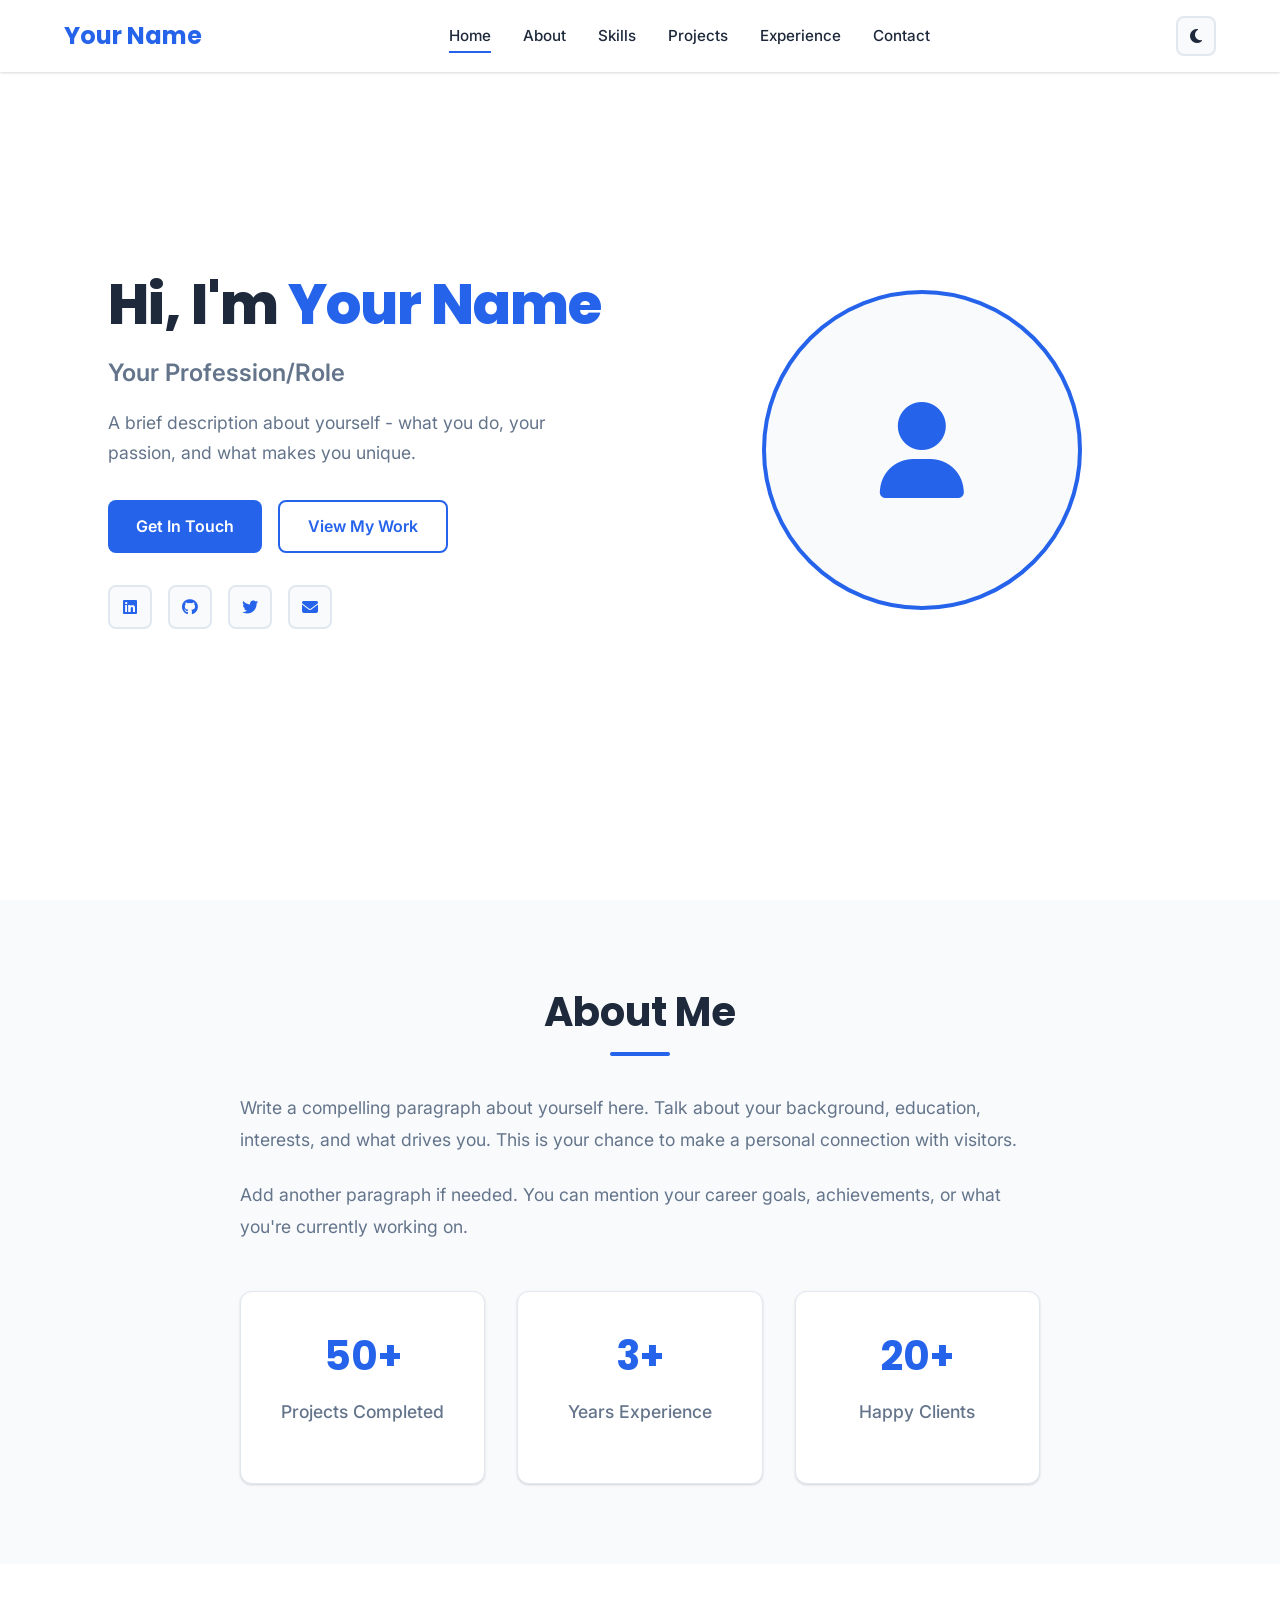
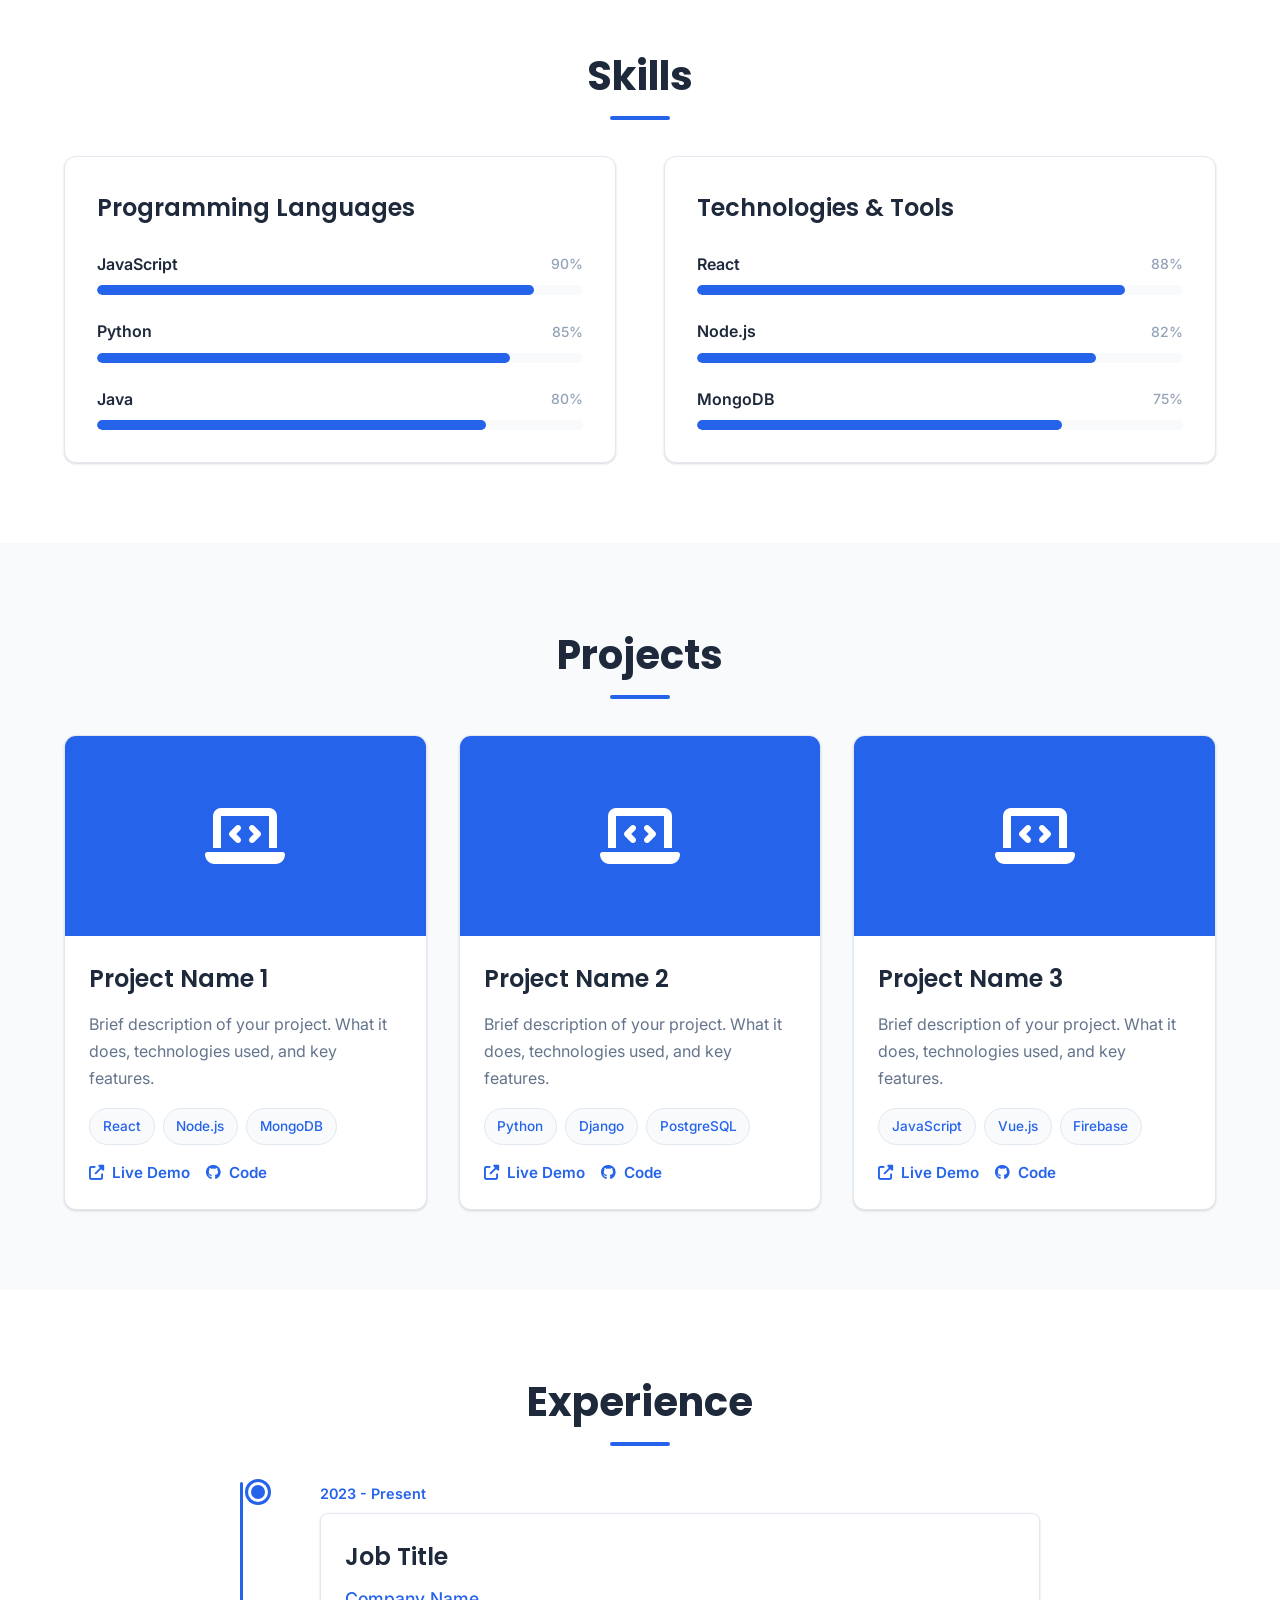
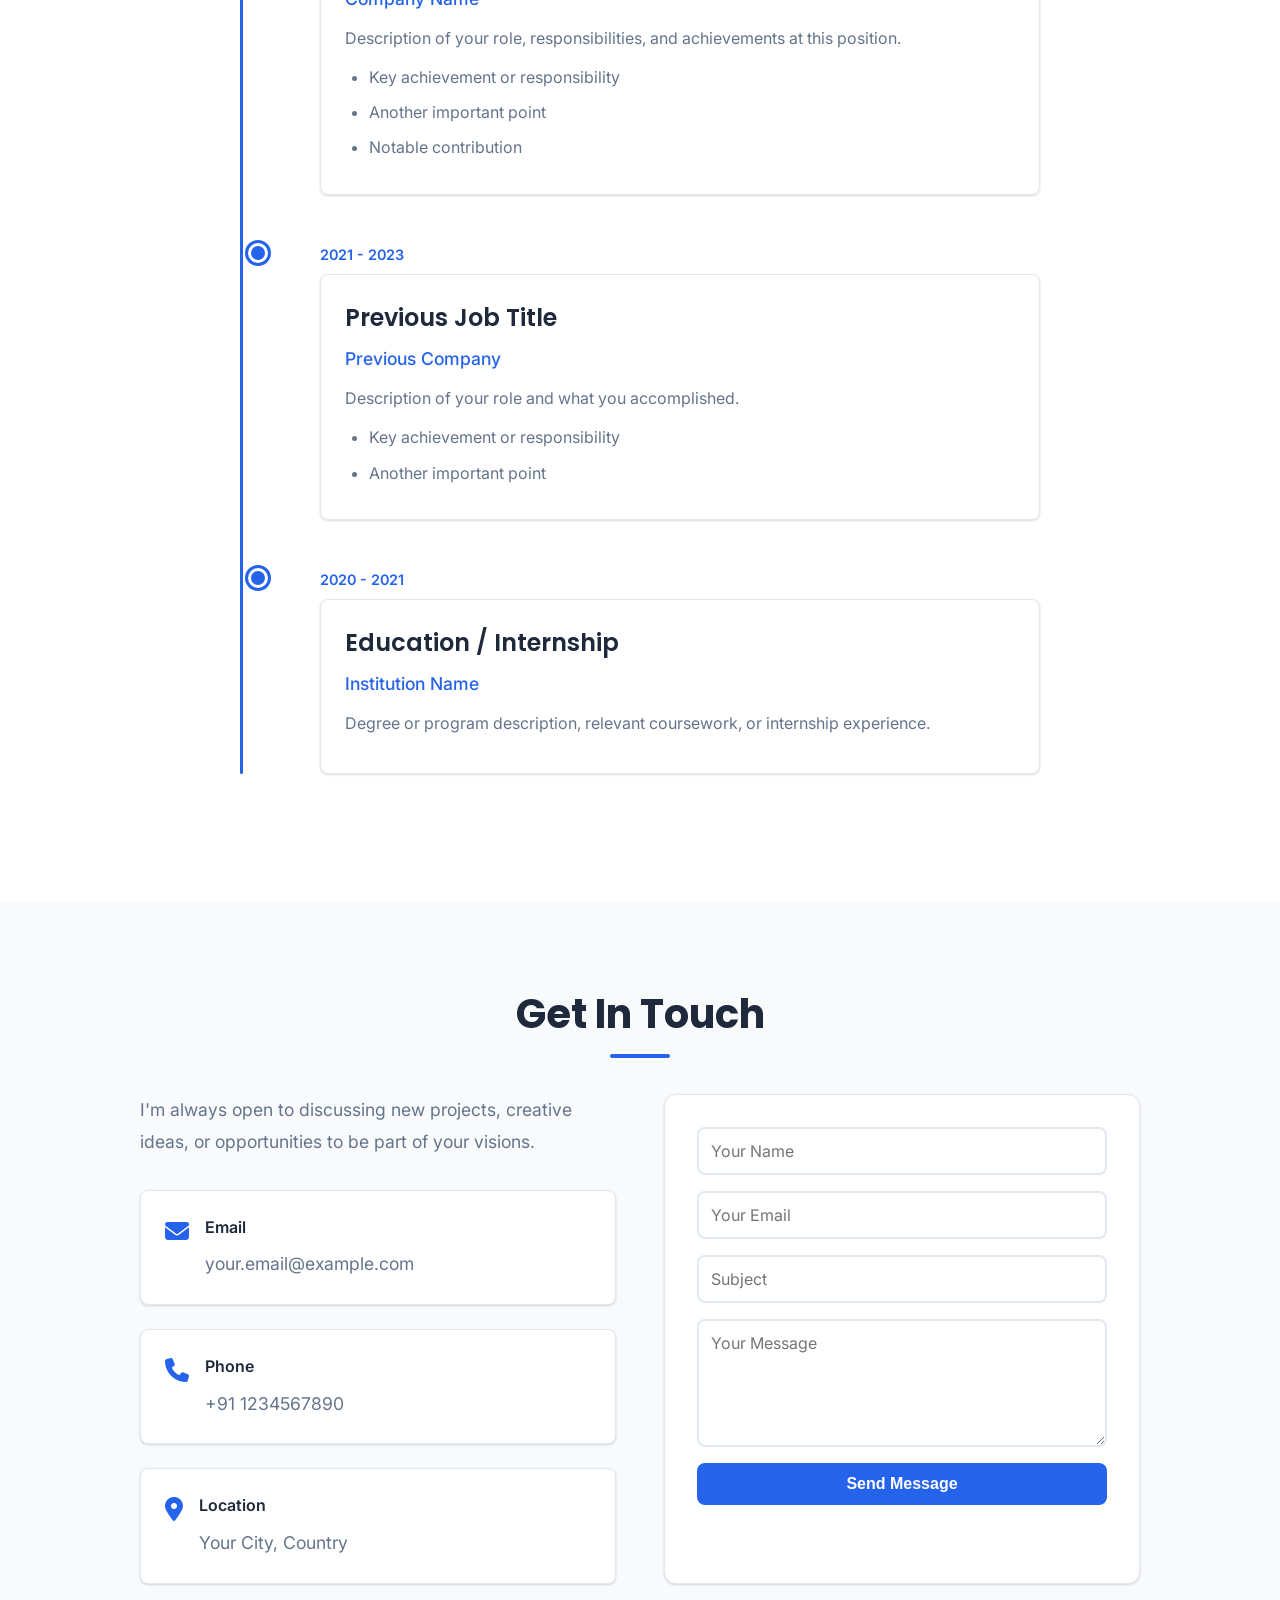
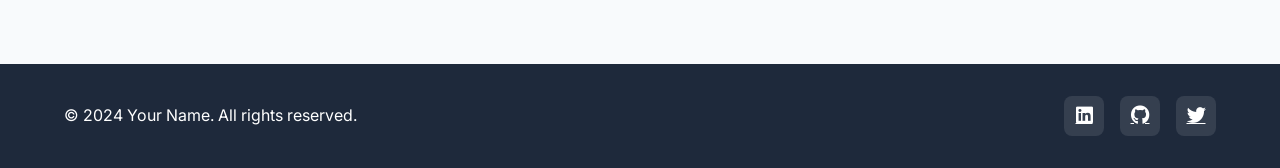
==== index.html @ 6e825abf "commit" ====
<!DOCTYPE html>
<html lang="en">
<head>
    <meta charset="UTF-8">
    <meta name="viewport" content="width=device-width, initial-scale=1.0">
    <title>Your Name - Portfolio</title>
    <link rel="preconnect" href="https://fonts.googleapis.com">
    <link rel="preconnect" href="https://fonts.gstatic.com" crossorigin>
    <link href="https://fonts.googleapis.com/css2?family=Inter:wght@300;400;500;600;700;800;900&family=Poppins:wght@300;400;500;600;700;800&display=swap" rel="stylesheet">
    <link rel="stylesheet" href="styles.css">
    <link rel="stylesheet" href="https://cdnjs.cloudflare.com/ajax/libs/font-awesome/6.4.0/css/all.min.css">
</head>
<body>
    <!-- Navigation -->
    <nav class="navbar">
        <div class="container">
            <div class="nav-brand">Your Name</div>
            <ul class="nav-menu">
                <li><a href="#home">Home</a></li>
                <li><a href="#about">About</a></li>
                <li><a href="#skills">Skills</a></li>
                <li><a href="#projects">Projects</a></li>
                <li><a href="#experience">Experience</a></li>
                <li><a href="#contact">Contact</a></li>
            </ul>
            <div class="nav-actions">
                <button class="theme-toggle" id="themeToggle" aria-label="Toggle dark mode">
                    <i class="fas fa-moon"></i>
                </button>
                <div class="hamburger">
                    <span></span>
                    <span></span>
                    <span></span>
                </div>
            </div>
        </div>
    </nav>

    <!-- Hero Section -->
    <section id="home" class="hero">
        <div class="container">
            <div class="hero-content">
                <h1 class="hero-title">
                    Hi, I'm <span class="highlight">Your Name</span>
                </h1>
                <p class="hero-subtitle">Your Profession/Role</p>
                <p class="hero-description">
                    A brief description about yourself - what you do, your passion, and what makes you unique.
                </p>
                <div class="hero-buttons">
                    <a href="#contact" class="btn btn-primary">Get In Touch</a>
                    <a href="#projects" class="btn btn-secondary">View My Work</a>
                </div>
                <div class="social-links">
                    <a href="#" target="_blank" aria-label="LinkedIn"><i class="fab fa-linkedin"></i></a>
                    <a href="#" target="_blank" aria-label="GitHub"><i class="fab fa-github"></i></a>
                    <a href="#" target="_blank" aria-label="Twitter"><i class="fab fa-twitter"></i></a>
                    <a href="#" target="_blank" aria-label="Email"><i class="fas fa-envelope"></i></a>
                </div>
            </div>
            <div class="hero-image">
                <div class="image-placeholder">
                    <i class="fas fa-user"></i>
                </div>
            </div>
        </div>
    </section>

    <!-- About Section -->
    <section id="about" class="about">
        <div class="container">
            <h2 class="section-title">About Me</h2>
            <div class="about-content">
                <div class="about-text">
                    <p>
                        Write a compelling paragraph about yourself here. Talk about your background, 
                        education, interests, and what drives you. This is your chance to make a 
                        personal connection with visitors.
                    </p>
                    <p>
                        Add another paragraph if needed. You can mention your career goals, 
                        achievements, or what you're currently working on.
                    </p>
                    <div class="about-stats">
                        <div class="stat-item">
                            <h3>50+</h3>
                            <p>Projects Completed</p>
                        </div>
                        <div class="stat-item">
                            <h3>3+</h3>
                            <p>Years Experience</p>
                        </div>
                        <div class="stat-item">
                            <h3>20+</h3>
                            <p>Happy Clients</p>
                        </div>
                    </div>
                </div>
            </div>
        </div>
    </section>

    <!-- Skills Section -->
    <section id="skills" class="skills">
        <div class="container">
            <h2 class="section-title">Skills</h2>
            <div class="skills-grid">
                <div class="skill-category">
                    <h3>Programming Languages</h3>
                    <div class="skill-items">
                        <div class="skill-item">
                            <span data-percent="90%">JavaScript</span>
                            <div class="skill-bar">
                                <div class="skill-progress" style="width: 90%"></div>
                            </div>
                        </div>
                        <div class="skill-item">
                            <span data-percent="85%">Python</span>
                            <div class="skill-bar">
                                <div class="skill-progress" style="width: 85%"></div>
                            </div>
                        </div>
                        <div class="skill-item">
                            <span data-percent="80%">Java</span>
                            <div class="skill-bar">
                                <div class="skill-progress" style="width: 80%"></div>
                            </div>
                        </div>
                    </div>
                </div>
                <div class="skill-category">
                    <h3>Technologies & Tools</h3>
                    <div class="skill-items">
                        <div class="skill-item">
                            <span data-percent="88%">React</span>
                            <div class="skill-bar">
                                <div class="skill-progress" style="width: 88%"></div>
                            </div>
                        </div>
                        <div class="skill-item">
                            <span data-percent="82%">Node.js</span>
                            <div class="skill-bar">
                                <div class="skill-progress" style="width: 82%"></div>
                            </div>
                        </div>
                        <div class="skill-item">
                            <span data-percent="75%">MongoDB</span>
                            <div class="skill-bar">
                                <div class="skill-progress" style="width: 75%"></div>
                            </div>
                        </div>
                    </div>
                </div>
            </div>
        </div>
    </section>

    <!-- Projects Section -->
    <section id="projects" class="projects">
        <div class="container">
            <h2 class="section-title">Projects</h2>
            <div class="projects-grid">
                <div class="project-card">
                    <div class="project-image">
                        <div class="image-placeholder">
                            <i class="fas fa-laptop-code"></i>
                        </div>
                    </div>
                    <div class="project-content">
                        <h3>Project Name 1</h3>
                        <p>Brief description of your project. What it does, technologies used, and key features.</p>
                        <div class="project-tech">
                            <span>React</span>
                            <span>Node.js</span>
                            <span>MongoDB</span>
                        </div>
                        <div class="project-links">
                            <a href="#" target="_blank"><i class="fas fa-external-link-alt"></i> Live Demo</a>
                            <a href="#" target="_blank"><i class="fab fa-github"></i> Code</a>
                        </div>
                    </div>
                </div>
                <div class="project-card">
                    <div class="project-image">
                        <div class="image-placeholder">
                            <i class="fas fa-laptop-code"></i>
                        </div>
                    </div>
                    <div class="project-content">
                        <h3>Project Name 2</h3>
                        <p>Brief description of your project. What it does, technologies used, and key features.</p>
                        <div class="project-tech">
                            <span>Python</span>
                            <span>Django</span>
                            <span>PostgreSQL</span>
                        </div>
                        <div class="project-links">
                            <a href="#" target="_blank"><i class="fas fa-external-link-alt"></i> Live Demo</a>
                            <a href="#" target="_blank"><i class="fab fa-github"></i> Code</a>
                        </div>
                    </div>
                </div>
                <div class="project-card">
                    <div class="project-image">
                        <div class="image-placeholder">
                            <i class="fas fa-laptop-code"></i>
                        </div>
                    </div>
                    <div class="project-content">
                        <h3>Project Name 3</h3>
                        <p>Brief description of your project. What it does, technologies used, and key features.</p>
                        <div class="project-tech">
                            <span>JavaScript</span>
                            <span>Vue.js</span>
                            <span>Firebase</span>
                        </div>
                        <div class="project-links">
                            <a href="#" target="_blank"><i class="fas fa-external-link-alt"></i> Live Demo</a>
                            <a href="#" target="_blank"><i class="fab fa-github"></i> Code</a>
                        </div>
                    </div>
                </div>
            </div>
        </div>
    </section>

    <!-- Experience Section -->
    <section id="experience" class="experience">
        <div class="container">
            <h2 class="section-title">Experience</h2>
            <div class="timeline">
                <div class="timeline-item">
                    <div class="timeline-date">2023 - Present</div>
                    <div class="timeline-content">
                        <h3>Job Title</h3>
                        <h4>Company Name</h4>
                        <p>Description of your role, responsibilities, and achievements at this position.</p>
                        <ul>
                            <li>Key achievement or responsibility</li>
                            <li>Another important point</li>
                            <li>Notable contribution</li>
                        </ul>
                    </div>
                </div>
                <div class="timeline-item">
                    <div class="timeline-date">2021 - 2023</div>
                    <div class="timeline-content">
                        <h3>Previous Job Title</h3>
                        <h4>Previous Company</h4>
                        <p>Description of your role and what you accomplished.</p>
                        <ul>
                            <li>Key achievement or responsibility</li>
                            <li>Another important point</li>
                        </ul>
                    </div>
                </div>
                <div class="timeline-item">
                    <div class="timeline-date">2020 - 2021</div>
                    <div class="timeline-content">
                        <h3>Education / Internship</h3>
                        <h4>Institution Name</h4>
                        <p>Degree or program description, relevant coursework, or internship experience.</p>
                    </div>
                </div>
            </div>
        </div>
    </section>

    <!-- Contact Section -->
    <section id="contact" class="contact">
        <div class="container">
            <h2 class="section-title">Get In Touch</h2>
            <div class="contact-content">
                <div class="contact-info">
                    <p>I'm always open to discussing new projects, creative ideas, or opportunities to be part of your visions.</p>
                    <div class="contact-details">
                        <div class="contact-item">
                            <i class="fas fa-envelope"></i>
                            <div>
                                <h4>Email</h4>
                                <p>your.email@example.com</p>
                            </div>
                        </div>
                        <div class="contact-item">
                            <i class="fas fa-phone"></i>
                            <div>
                                <h4>Phone</h4>
                                <p>+91 1234567890</p>
                            </div>
                        </div>
                        <div class="contact-item">
                            <i class="fas fa-map-marker-alt"></i>
                            <div>
                                <h4>Location</h4>
                                <p>Your City, Country</p>
                            </div>
                        </div>
                    </div>
                </div>
                <form class="contact-form" id="contactForm">
                    <div class="form-group">
                        <input type="text" name="name" placeholder="Your Name" required>
                    </div>
                    <div class="form-group">
                        <input type="email" name="email" placeholder="Your Email" required>
                    </div>
                    <div class="form-group">
                        <input type="text" name="subject" placeholder="Subject" required>
                    </div>
                    <div class="form-group">
                        <textarea name="message" rows="5" placeholder="Your Message" required></textarea>
                    </div>
                    <button type="submit" class="btn btn-primary">Send Message</button>
                </form>
            </div>
        </div>
    </section>

    <!-- Footer -->
    <footer class="footer">
        <div class="container">
            <p>&copy; 2024 Your Name. All rights reserved.</p>
            <div class="footer-links">
                <a href="#" target="_blank"><i class="fab fa-linkedin"></i></a>
                <a href="#" target="_blank"><i class="fab fa-github"></i></a>
                <a href="#" target="_blank"><i class="fab fa-twitter"></i></a>
            </div>
        </div>
    </footer>

    <script src="script.js"></script>
</body>
</html>
---- styles.css ----
* {
    margin: 0;
    padding: 0;
    box-sizing: border-box;
}

:root {
    --primary-color: #2563eb;
    --primary-dark: #1d4ed8;
    --primary-light: #3b82f6;
    --secondary-color: #7c3aed;
    --accent-color: #06b6d4;
    --text-color: #1e293b;
    --text-light: #64748b;
    --text-muted: #94a3b8;
    --bg-color: #ffffff;
    --bg-light: #f8fafc;
    --bg-card: #ffffff;
    --border-color: #e2e8f0;
    --shadow-sm: 0 1px 2px 0 rgba(0, 0, 0, 0.05);
    --shadow: 0 1px 3px 0 rgba(0, 0, 0, 0.1), 0 1px 2px 0 rgba(0, 0, 0, 0.06);
    --shadow-md: 0 4px 6px -1px rgba(0, 0, 0, 0.1), 0 2px 4px -1px rgba(0, 0, 0, 0.06);
    --shadow-lg: 0 10px 15px -3px rgba(0, 0, 0, 0.1), 0 4px 6px -2px rgba(0, 0, 0, 0.05);
    --shadow-xl: 0 20px 25px -5px rgba(0, 0, 0, 0.1), 0 10px 10px -5px rgba(0, 0, 0, 0.04);
    --transition: all 0.3s ease;
    --border-radius: 8px;
    --border-radius-lg: 12px;
}

[data-theme="dark"] {
    --primary-color: #3b82f6;
    --primary-dark: #2563eb;
    --primary-light: #60a5fa;
    --secondary-color: #8b5cf6;
    --accent-color: #22d3ee;
    --text-color: #f1f5f9;
    --text-light: #cbd5e1;
    --text-muted: #94a3b8;
    --bg-color: #0f172a;
    --bg-light: #1e293b;
    --bg-card: #1e293b;
    --border-color: #334155;
    --shadow-sm: 0 1px 2px 0 rgba(0, 0, 0, 0.3);
    --shadow: 0 1px 3px 0 rgba(0, 0, 0, 0.3), 0 1px 2px 0 rgba(0, 0, 0, 0.2);
    --shadow-md: 0 4px 6px -1px rgba(0, 0, 0, 0.3), 0 2px 4px -1px rgba(0, 0, 0, 0.2);
    --shadow-lg: 0 10px 15px -3px rgba(0, 0, 0, 0.3), 0 4px 6px -2px rgba(0, 0, 0, 0.2);
    --shadow-xl: 0 20px 25px -5px rgba(0, 0, 0, 0.4), 0 10px 10px -5px rgba(0, 0, 0, 0.2);
}

body {
    font-family: 'Inter', -apple-system, BlinkMacSystemFont, 'Segoe UI', sans-serif;
    line-height: 1.6;
    color: var(--text-color);
    background-color: var(--bg-color);
    overflow-x: hidden;
    transition: background-color 0.3s ease, color 0.3s ease;
    -webkit-font-smoothing: antialiased;
    -moz-osx-font-smoothing: grayscale;
}

.container {
    max-width: 1200px;
    margin: 0 auto;
    padding: 0 24px;
}

/* Navigation */
.navbar {
    position: fixed;
    top: 0;
    width: 100%;
    background: var(--bg-color);
    box-shadow: var(--shadow);
    z-index: 1000;
    padding: 1rem 0;
    transition: var(--transition);
}

.navbar.scrolled {
    box-shadow: var(--shadow-md);
}

.navbar .container {
    display: flex;
    justify-content: space-between;
    align-items: center;
}

.nav-brand {
    font-family: 'Poppins', sans-serif;
    font-size: 1.5rem;
    font-weight: 700;
    color: var(--primary-color);
    text-decoration: none;
    transition: var(--transition);
}

.nav-brand:hover {
    color: var(--primary-dark);
}

.nav-menu {
    display: flex;
    list-style: none;
    gap: 2rem;
    align-items: center;
}

.nav-menu a {
    text-decoration: none;
    color: var(--text-color);
    font-weight: 500;
    font-size: 0.95rem;
    transition: var(--transition);
    position: relative;
    padding: 0.5rem 0;
}

.nav-menu a::after {
    content: '';
    position: absolute;
    bottom: 0;
    left: 0;
    width: 0;
    height: 2px;
    background: var(--primary-color);
    transition: width 0.3s ease;
}

.nav-menu a:hover::after,
.nav-menu a.active::after {
    width: 100%;
}

.nav-menu a:hover {
    color: var(--primary-color);
}

.nav-actions {
    display: flex;
    align-items: center;
    gap: 1rem;
}

.theme-toggle {
    background: var(--bg-light);
    border: 2px solid var(--border-color);
    color: var(--text-color);
    width: 40px;
    height: 40px;
    border-radius: var(--border-radius);
    display: flex;
    align-items: center;
    justify-content: center;
    cursor: pointer;
    transition: var(--transition);
    font-size: 1rem;
}

.theme-toggle:hover {
    background: var(--primary-color);
    color: white;
    border-color: var(--primary-color);
}

.hamburger {
    display: none;
    flex-direction: column;
    cursor: pointer;
    gap: 4px;
    padding: 0.5rem;
}

.hamburger span {
    width: 25px;
    height: 3px;
    background: var(--text-color);
    transition: var(--transition);
    border-radius: 2px;
}

/* Hero Section */
.hero {
    min-height: 100vh;
    display: flex;
    align-items: center;
    padding-top: 80px;
    background: var(--bg-color);
    color: var(--text-color);
}

.hero .container {
    display: grid;
    grid-template-columns: 1fr 1fr;
    gap: 4rem;
    align-items: center;
}

.hero-content {
    animation: fadeInUp 0.6s ease-out;
}

.hero-title {
    font-family: 'Poppins', sans-serif;
    font-size: 3.5rem;
    font-weight: 800;
    margin-bottom: 1rem;
    line-height: 1.2;
    letter-spacing: -1px;
    color: var(--text-color);
}

.highlight {
    color: var(--primary-color);
}

.hero-subtitle {
    font-size: 1.5rem;
    font-weight: 600;
    margin-bottom: 1rem;
    color: var(--text-light);
}

.hero-description {
    font-size: 1.1rem;
    margin-bottom: 2rem;
    color: var(--text-light);
    line-height: 1.7;
    max-width: 500px;
}

.hero-buttons {
    display: flex;
    gap: 1rem;
    margin-bottom: 2rem;
    flex-wrap: wrap;
}

.btn {
    padding: 12px 28px;
    border-radius: var(--border-radius);
    text-decoration: none;
    font-weight: 600;
    font-size: 1rem;
    transition: var(--transition);
    display: inline-flex;
    align-items: center;
    justify-content: center;
    border: none;
    cursor: pointer;
}

.btn-primary {
    background: var(--primary-color);
    color: white;
}

.btn-primary:hover {
    background: var(--primary-dark);
    transform: translateY(-2px);
    box-shadow: var(--shadow-md);
}

.btn-secondary {
    background: transparent;
    color: var(--primary-color);
    border: 2px solid var(--primary-color);
}

.btn-secondary:hover {
    background: var(--primary-color);
    color: white;
    transform: translateY(-2px);
}

.social-links {
    display: flex;
    gap: 1rem;
}

.social-links a {
    width: 44px;
    height: 44px;
    display: flex;
    align-items: center;
    justify-content: center;
    background: var(--bg-light);
    border-radius: var(--border-radius);
    color: var(--primary-color);
    text-decoration: none;
    transition: var(--transition);
    border: 2px solid var(--border-color);
}

.social-links a:hover {
    background: var(--primary-color);
    color: white;
    border-color: var(--primary-color);
    transform: translateY(-2px);
}

.hero-image {
    display: flex;
    justify-content: center;
    align-items: center;
    animation: fadeInRight 0.6s ease-out 0.2s both;
}

.image-placeholder {
    width: 320px;
    height: 320px;
    border-radius: 50%;
    background: var(--bg-light);
    display: flex;
    align-items: center;
    justify-content: center;
    font-size: 6rem;
    color: var(--primary-color);
    border: 4px solid var(--primary-color);
    animation: float 6s ease-in-out infinite;
}

/* Section Styles */
section {
    padding: 80px 0;
    transition: background-color 0.3s ease;
}

.section-title {
    font-family: 'Poppins', sans-serif;
    font-size: 2.5rem;
    font-weight: 700;
    text-align: center;
    margin-bottom: 3rem;
    color: var(--text-color);
    position: relative;
    display: inline-block;
    width: 100%;
}

.section-title::after {
    content: '';
    position: absolute;
    bottom: -12px;
    left: 50%;
    transform: translateX(-50%);
    width: 60px;
    height: 4px;
    background: var(--primary-color);
    border-radius: 2px;
}

/* About Section */
.about {
    background: var(--bg-light);
}

.about-content {
    max-width: 800px;
    margin: 0 auto;
}

.about-text p {
    font-size: 1.1rem;
    margin-bottom: 1.5rem;
    color: var(--text-light);
    line-height: 1.8;
}

.about-stats {
    display: grid;
    grid-template-columns: repeat(3, 1fr);
    gap: 2rem;
    margin-top: 3rem;
}

.stat-item {
    text-align: center;
    padding: 2rem;
    background: var(--bg-card);
    border-radius: var(--border-radius-lg);
    box-shadow: var(--shadow);
    transition: var(--transition);
    border: 1px solid var(--border-color);
}

.stat-item:hover {
    transform: translateY(-5px);
    box-shadow: var(--shadow-lg);
}

.stat-item h3 {
    font-family: 'Poppins', sans-serif;
    font-size: 2.5rem;
    font-weight: 700;
    color: var(--primary-color);
    margin-bottom: 0.5rem;
}

.stat-item p {
    color: var(--text-light);
    font-weight: 500;
}

/* Skills Section */
.skills-grid {
    display: grid;
    grid-template-columns: repeat(2, 1fr);
    gap: 3rem;
}

.skill-category {
    background: var(--bg-card);
    padding: 2rem;
    border-radius: var(--border-radius-lg);
    box-shadow: var(--shadow);
    border: 1px solid var(--border-color);
}

.skill-category h3 {
    font-family: 'Poppins', sans-serif;
    font-size: 1.5rem;
    font-weight: 600;
    margin-bottom: 1.5rem;
    color: var(--text-color);
}

.skill-items {
    display: flex;
    flex-direction: column;
    gap: 1.5rem;
}

.skill-item {
    display: flex;
    flex-direction: column;
    gap: 0.5rem;
}

.skill-item span {
    font-weight: 600;
    color: var(--text-color);
    font-size: 1rem;
    display: flex;
    justify-content: space-between;
    align-items: center;
}

.skill-item span::after {
    content: attr(data-percent);
    font-size: 0.875rem;
    color: var(--text-muted);
    font-weight: 500;
}

.skill-bar {
    height: 10px;
    background: var(--bg-light);
    border-radius: 5px;
    overflow: hidden;
}

.skill-progress {
    height: 100%;
    background: var(--primary-color);
    border-radius: 5px;
    transition: width 1s ease;
}

/* Projects Section */
.projects {
    background: var(--bg-light);
}

.projects-grid {
    display: grid;
    grid-template-columns: repeat(auto-fit, minmax(320px, 1fr));
    gap: 2rem;
}

.project-card {
    background: var(--bg-card);
    border-radius: var(--border-radius-lg);
    overflow: hidden;
    box-shadow: var(--shadow);
    transition: var(--transition);
    border: 1px solid var(--border-color);
    display: flex;
    flex-direction: column;
}

.project-card:hover {
    transform: translateY(-5px);
    box-shadow: var(--shadow-lg);
}

.project-image {
    height: 200px;
    background: var(--primary-color);
    display: flex;
    align-items: center;
    justify-content: center;
}

.project-image .image-placeholder {
    width: 100%;
    height: 100%;
    border-radius: 0;
    font-size: 4rem;
    border: none;
    background: transparent;
    color: white;
    animation: none;
}

.project-content {
    padding: 1.5rem;
    flex: 1;
    display: flex;
    flex-direction: column;
}

.project-content h3 {
    font-family: 'Poppins', sans-serif;
    font-size: 1.5rem;
    font-weight: 600;
    margin-bottom: 0.75rem;
    color: var(--text-color);
}

.project-content p {
    color: var(--text-light);
    margin-bottom: 1rem;
    line-height: 1.7;
    flex: 1;
}

.project-tech {
    display: flex;
    flex-wrap: wrap;
    gap: 0.5rem;
    margin-bottom: 1rem;
}

.project-tech span {
    padding: 0.4rem 0.8rem;
    background: var(--bg-light);
    border-radius: 20px;
    font-size: 0.85rem;
    color: var(--primary-color);
    font-weight: 500;
    border: 1px solid var(--border-color);
}

.project-links {
    display: flex;
    gap: 1rem;
    margin-top: auto;
}

.project-links a {
    text-decoration: none;
    color: var(--primary-color);
    font-weight: 600;
    display: flex;
    align-items: center;
    gap: 0.5rem;
    transition: var(--transition);
    font-size: 0.95rem;
}

.project-links a:hover {
    color: var(--primary-dark);
}

/* Experience Section */
.timeline {
    max-width: 800px;
    margin: 0 auto;
    position: relative;
    padding-left: 2rem;
}

.timeline::before {
    content: '';
    position: absolute;
    left: 0;
    top: 0;
    bottom: 0;
    width: 3px;
    background: var(--primary-color);
    border-radius: 2px;
}

.timeline-item {
    position: relative;
    margin-bottom: 3rem;
    padding-left: 3rem;
}

.timeline-item::before {
    content: '';
    position: absolute;
    left: -1.5rem;
    top: 0;
    width: 14px;
    height: 14px;
    border-radius: 50%;
    background: var(--primary-color);
    border: 3px solid var(--bg-color);
    box-shadow: 0 0 0 3px var(--primary-color);
    transition: var(--transition);
}

.timeline-item:hover::before {
    transform: scale(1.2);
}

.timeline-date {
    font-weight: 600;
    color: var(--primary-color);
    margin-bottom: 0.5rem;
    font-size: 0.9rem;
}

.timeline-content {
    background: var(--bg-card);
    padding: 1.5rem;
    border-radius: var(--border-radius);
    box-shadow: var(--shadow);
    border: 1px solid var(--border-color);
    transition: var(--transition);
}

.timeline-item:hover .timeline-content {
    box-shadow: var(--shadow-lg);
}

.timeline-content h3 {
    font-family: 'Poppins', sans-serif;
    font-size: 1.5rem;
    font-weight: 600;
    margin-bottom: 0.5rem;
    color: var(--text-color);
}

.timeline-content h4 {
    font-size: 1.1rem;
    color: var(--primary-color);
    margin-bottom: 0.75rem;
    font-weight: 500;
}

.timeline-content p {
    color: var(--text-light);
    margin-bottom: 0.75rem;
    line-height: 1.7;
}

.timeline-content ul {
    margin-left: 1.5rem;
    color: var(--text-light);
    line-height: 1.7;
}

.timeline-content li {
    margin-bottom: 0.5rem;
}

/* Contact Section */
.contact {
    background: var(--bg-light);
}

.contact-content {
    display: grid;
    grid-template-columns: 1fr 1fr;
    gap: 3rem;
    max-width: 1000px;
    margin: 0 auto;
}

.contact-info p {
    font-size: 1.1rem;
    color: var(--text-light);
    margin-bottom: 2rem;
    line-height: 1.8;
}

.contact-details {
    display: flex;
    flex-direction: column;
    gap: 1.5rem;
}

.contact-item {
    display: flex;
    gap: 1rem;
    align-items: flex-start;
    padding: 1.5rem;
    background: var(--bg-card);
    border-radius: var(--border-radius);
    box-shadow: var(--shadow);
    border: 1px solid var(--border-color);
    transition: var(--transition);
}

.contact-item:hover {
    box-shadow: var(--shadow-md);
}

.contact-item i {
    font-size: 1.5rem;
    color: var(--primary-color);
    margin-top: 0.25rem;
}

.contact-item h4 {
    margin-bottom: 0.5rem;
    color: var(--text-color);
    font-weight: 600;
}

.contact-item p {
    color: var(--text-light);
    margin: 0;
}

.contact-form {
    display: flex;
    flex-direction: column;
    gap: 1rem;
    background: var(--bg-card);
    padding: 2rem;
    border-radius: var(--border-radius-lg);
    box-shadow: var(--shadow);
    border: 1px solid var(--border-color);
}

.form-group {
    display: flex;
    flex-direction: column;
}

.form-group input,
.form-group textarea {
    padding: 12px;
    border: 2px solid var(--border-color);
    border-radius: var(--border-radius);
    font-family: inherit;
    font-size: 1rem;
    transition: var(--transition);
    background: var(--bg-color);
    color: var(--text-color);
}

.form-group input:focus,
.form-group textarea:focus {
    outline: none;
    border-color: var(--primary-color);
    box-shadow: 0 0 0 3px rgba(37, 99, 235, 0.1);
}

.form-group textarea {
    resize: vertical;
    min-height: 120px;
}

/* Footer */
.footer {
    background: var(--text-color);
    color: white;
    padding: 2rem 0;
    text-align: center;
    transition: background-color 0.3s ease;
}

[data-theme="dark"] .footer {
    background: #020617;
}

.footer .container {
    display: flex;
    justify-content: space-between;
    align-items: center;
}

.footer-links {
    display: flex;
    gap: 1rem;
}

.footer-links a {
    color: white;
    font-size: 1.2rem;
    transition: var(--transition);
    width: 40px;
    height: 40px;
    display: flex;
    align-items: center;
    justify-content: center;
    border-radius: var(--border-radius);
    background: rgba(255, 255, 255, 0.1);
}

.footer-links a:hover {
    color: var(--primary-color);
    background: rgba(255, 255, 255, 0.2);
}

/* Responsive Design */
@media (max-width: 768px) {
    .nav-actions {
        gap: 0.75rem;
    }
    
    .theme-toggle {
        width: 36px;
        height: 36px;
        font-size: 0.9rem;
    }
    
    .hamburger {
        display: flex;
    }

    .nav-menu {
        position: fixed;
        left: -100%;
        top: 70px;
        flex-direction: column;
        background: var(--bg-color);
        width: 100%;
        text-align: center;
        transition: var(--transition);
        box-shadow: var(--shadow-lg);
        padding: 2rem 0;
        gap: 0;
        border-top: 1px solid var(--border-color);
    }

    .nav-menu.active {
        left: 0;
    }

    .nav-menu li {
        padding: 1rem 0;
        border-bottom: 1px solid var(--border-color);
    }

    .hero .container {
        grid-template-columns: 1fr;
        text-align: center;
        gap: 3rem;
    }

    .hero-title {
        font-size: 2.5rem;
    }

    .hero-subtitle {
        font-size: 1.25rem;
    }

    .hero-image {
        margin-top: 1rem;
    }

    .image-placeholder {
        width: 240px;
        height: 240px;
        font-size: 5rem;
    }

    .skills-grid {
        grid-template-columns: 1fr;
    }

    .about-stats {
        grid-template-columns: 1fr;
    }

    .projects-grid {
        grid-template-columns: 1fr;
    }

    .contact-content {
        grid-template-columns: 1fr;
    }

    .footer .container {
        flex-direction: column;
        gap: 1rem;
    }

    .section-title {
        font-size: 2rem;
    }

    section {
        padding: 60px 0;
    }
}

@media (max-width: 480px) {
    .hero-title {
        font-size: 2rem;
    }

    .hero-buttons {
        flex-direction: column;
        width: 100%;
    }

    .btn {
        width: 100%;
        text-align: center;
    }

    .section-title {
        font-size: 1.75rem;
    }
}

/* Smooth Scrolling */
html {
    scroll-behavior: smooth;
}

/* Animations */
@keyframes fadeInUp {
    from {
        opacity: 0;
        transform: translateY(30px);
    }
    to {
        opacity: 1;
        transform: translateY(0);
    }
}

@keyframes fadeInRight {
    from {
        opacity: 0;
        transform: translateX(30px);
    }
    to {
        opacity: 1;
        transform: translateX(0);
    }
}

@keyframes float {
    0%, 100% {
        transform: translateY(0px);
    }
    50% {
        transform: translateY(-15px);
    }
}

/* Scrollbar styling */
::-webkit-scrollbar {
    width: 10px;
}

::-webkit-scrollbar-track {
    background: var(--bg-light);
}

::-webkit-scrollbar-thumb {
    background: var(--primary-color);
    border-radius: 5px;
}

::-webkit-scrollbar-thumb:hover {
    background: var(--primary-dark);
}

/* Selection styling */
::selection {
    background: var(--primary-color);
    color: white;
}

::-moz-selection {
    background: var(--primary-color);
    color: white;
}
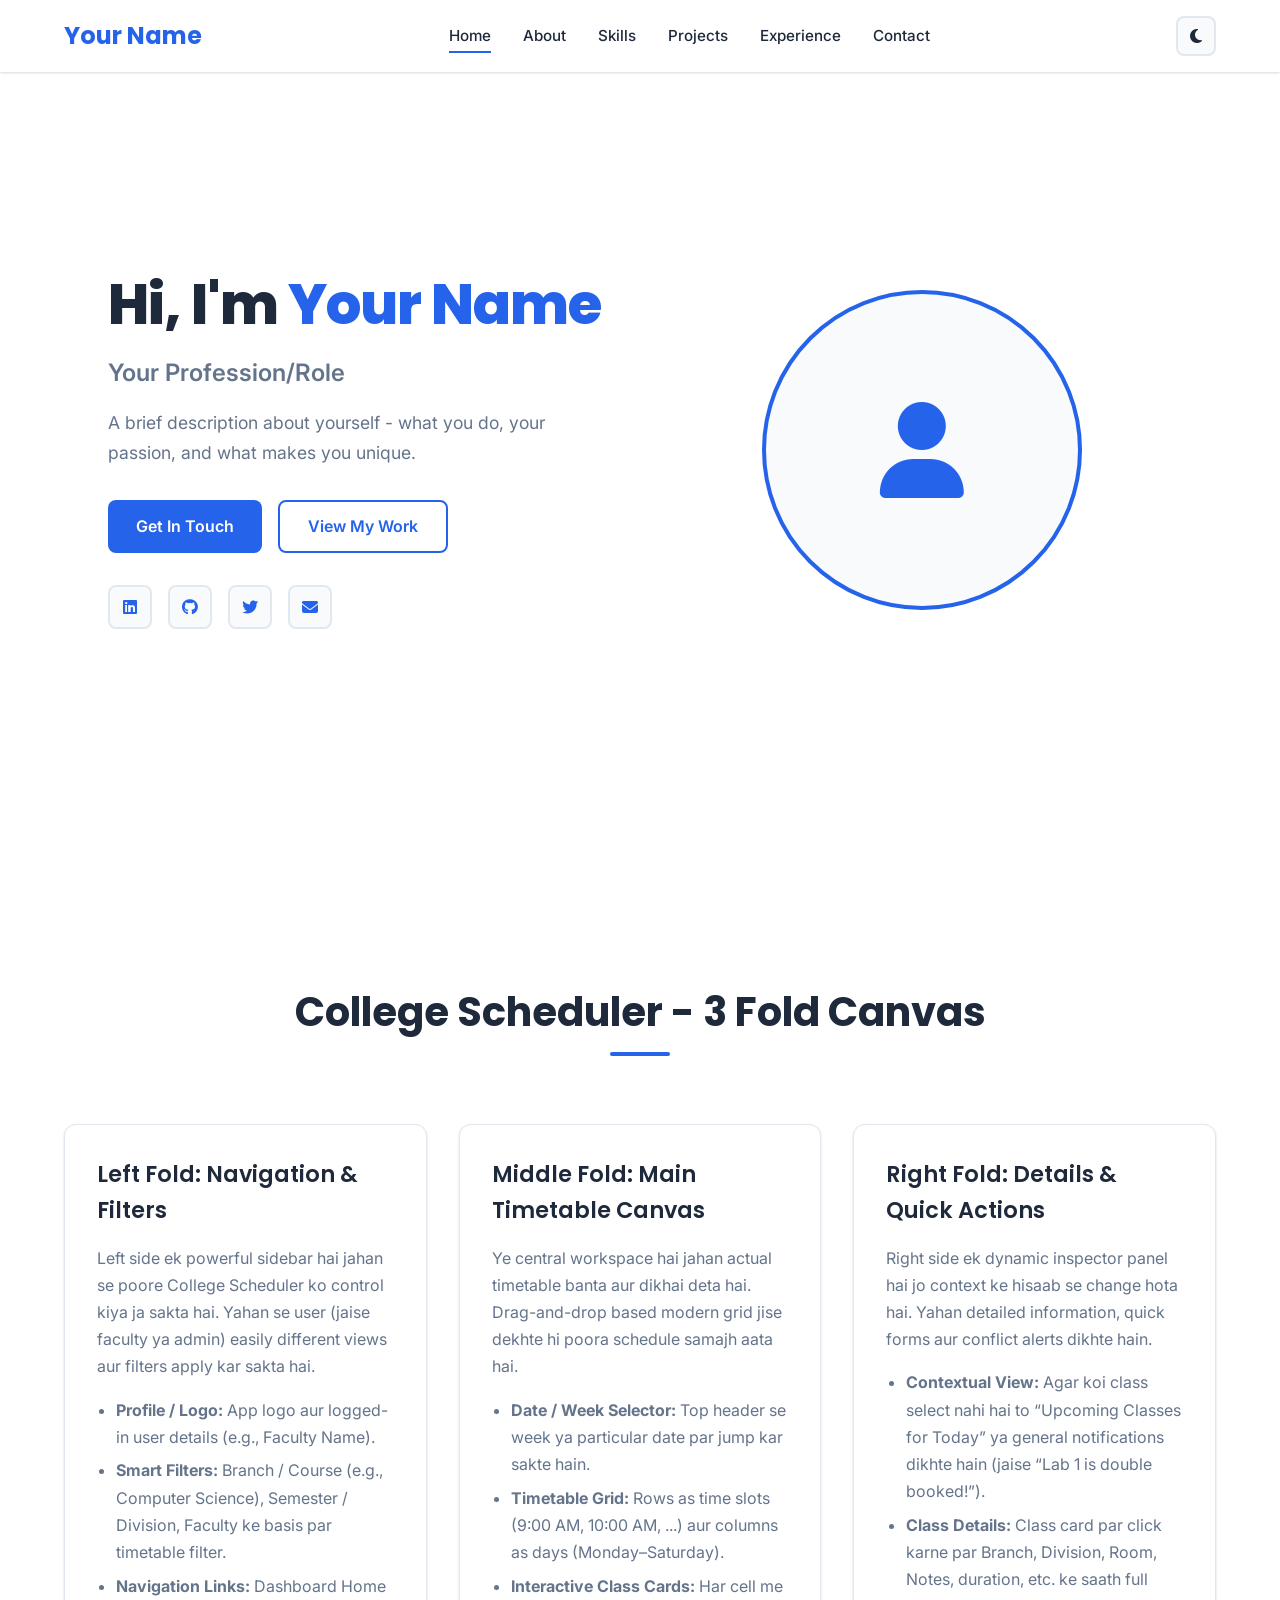
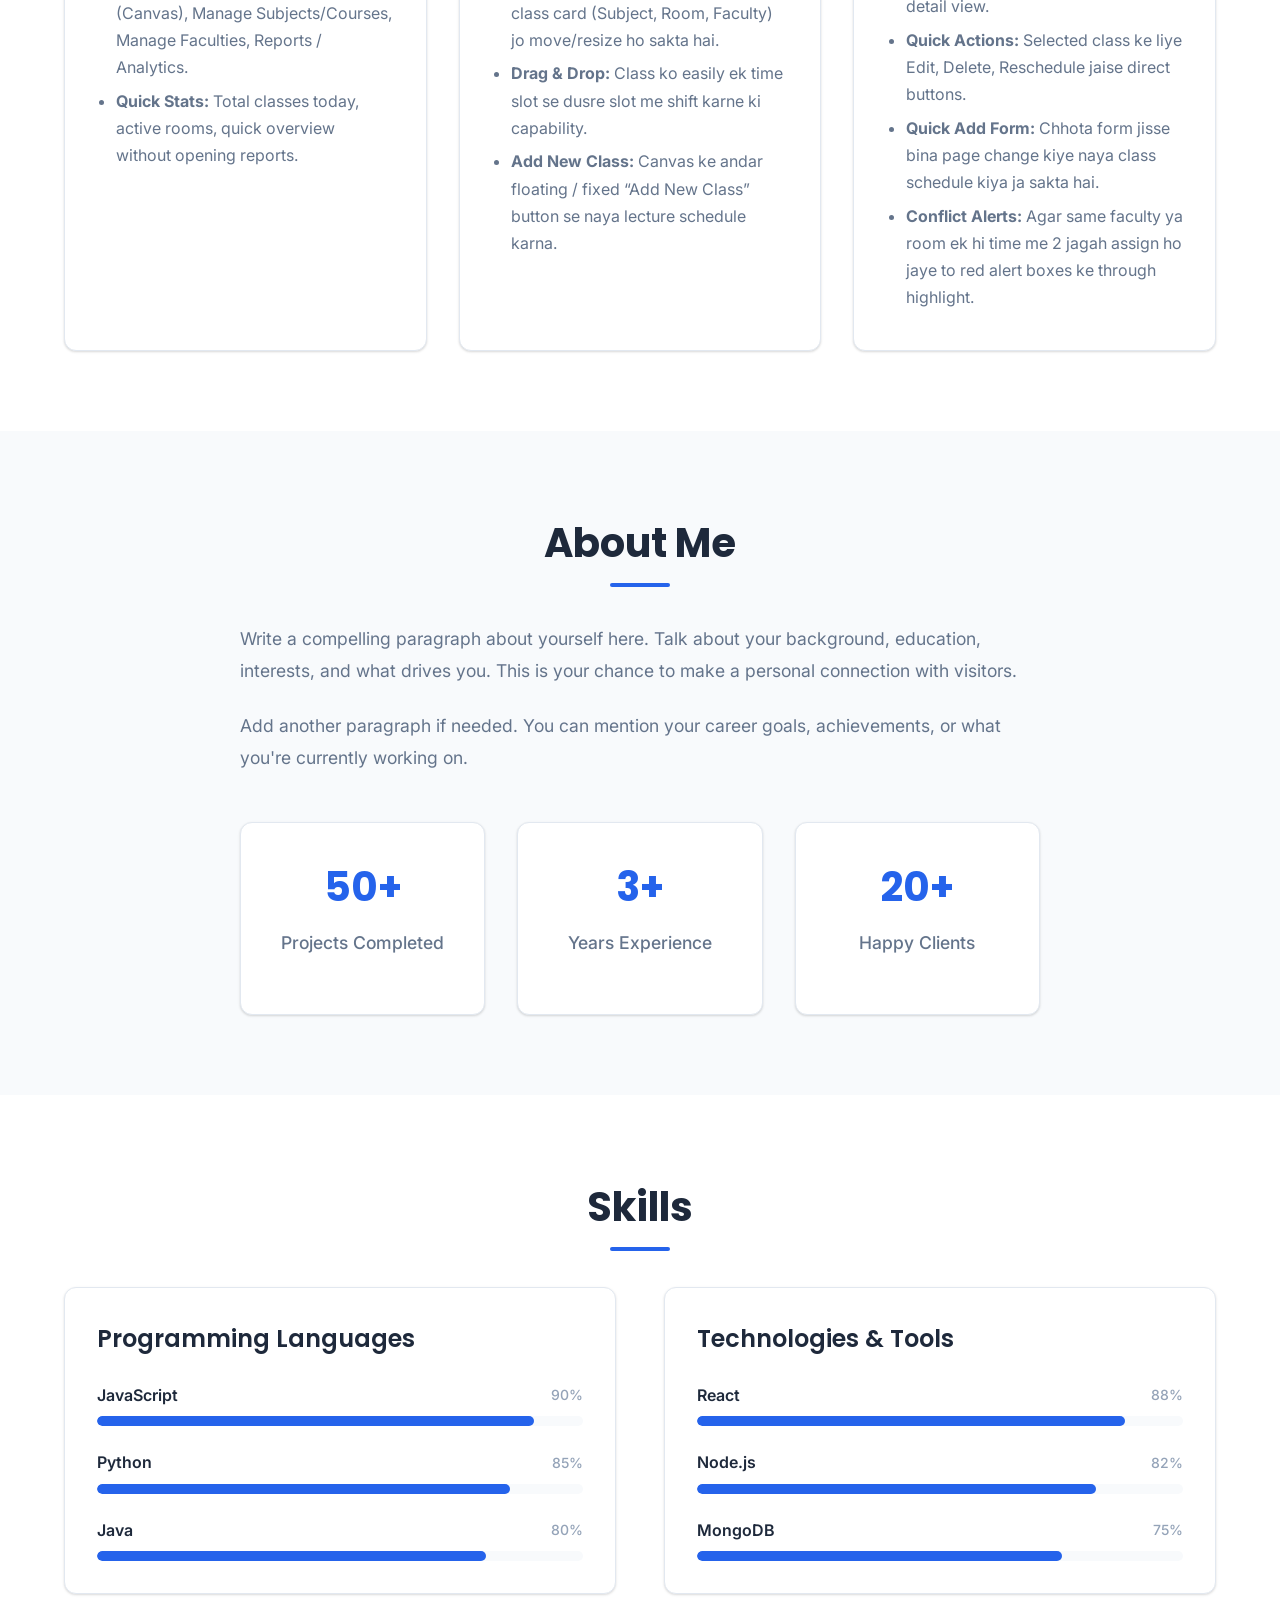
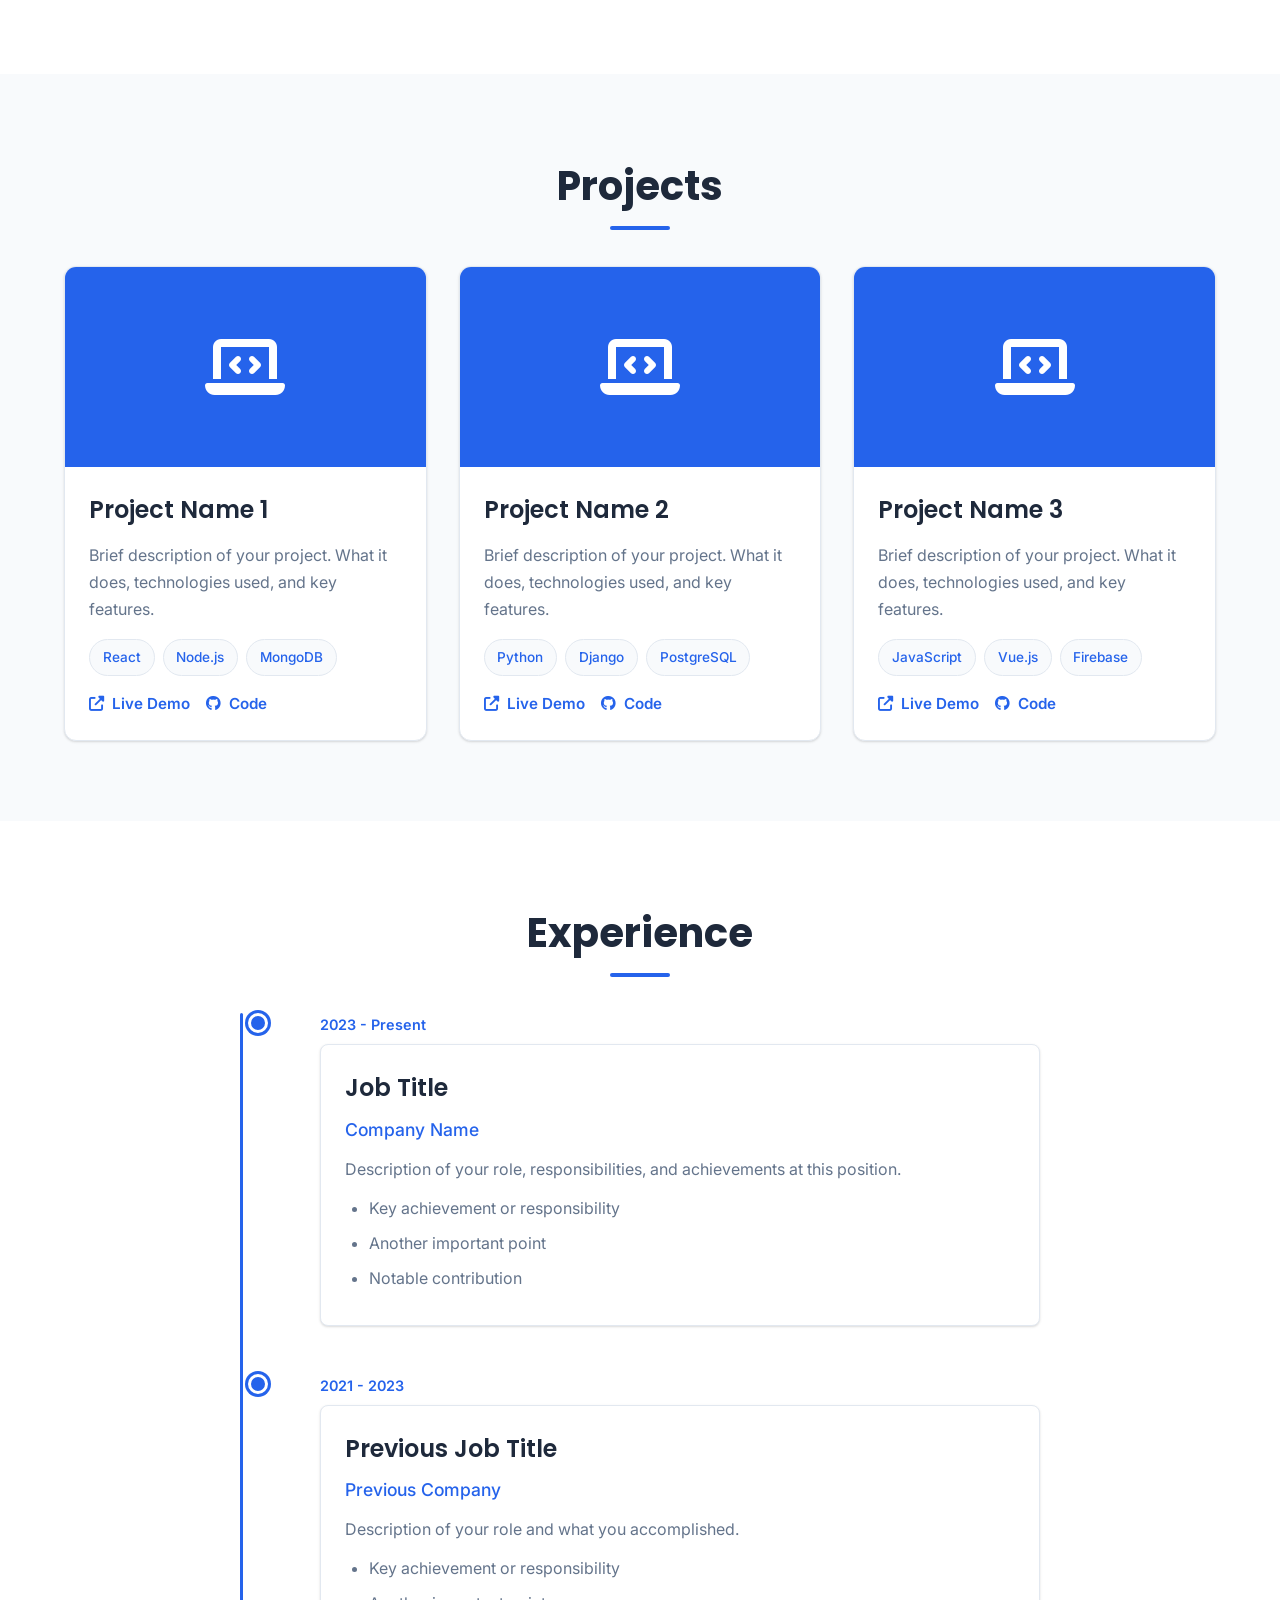
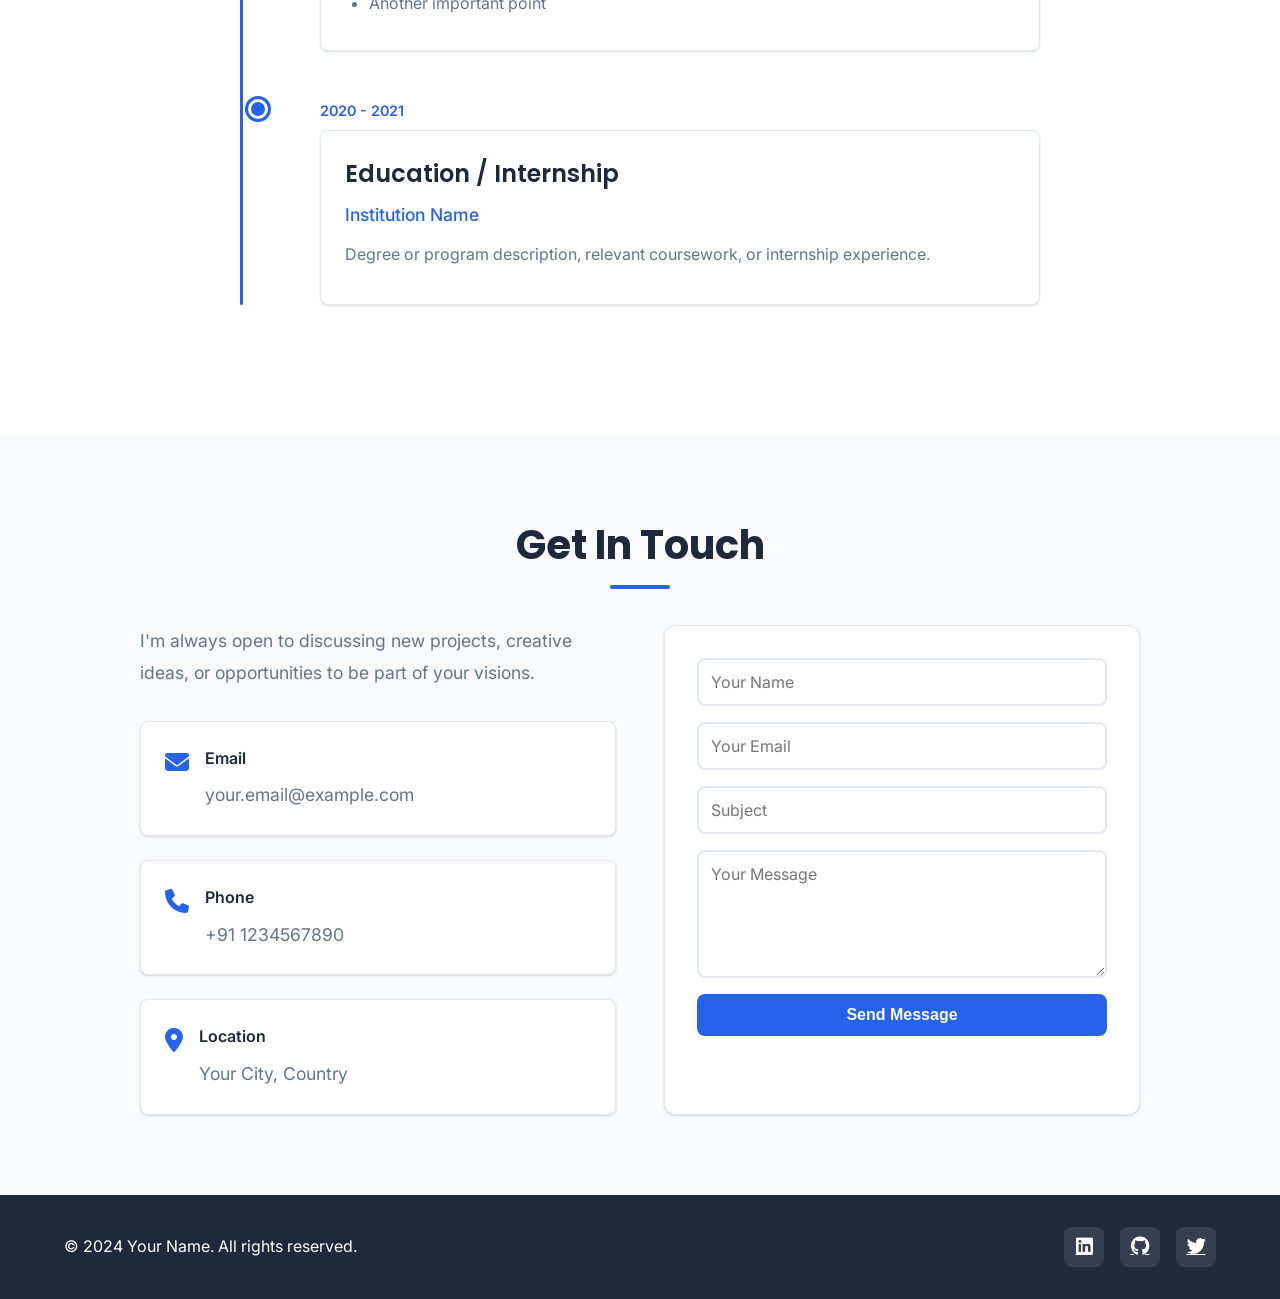
==== commit 62c1dafe: "Add 3-Fold Project Canvas Section with styling enhancements" ====
--- a/index.html
+++ b/index.html
@@ -66,6 +66,69 @@
         </div>
     </section>
 
+    <!-- 3-Fold Project Canvas Section -->
+    <section id="project-canvas" class="project-canvas">
+        <div class="container">
+            <h2 class="section-title">College Scheduler - 3 Fold Canvas</h2>
+            <div class="canvas-grid">
+                <!-- Left Fold -->
+                <div class="canvas-panel">
+                    <h3>Left Fold: Navigation & Filters</h3>
+                    <p>
+                        Left side ek powerful sidebar hai jahan se poore College Scheduler ko control kiya ja sakta hai.
+                        Yahan se user (jaise faculty ya admin) easily different views aur filters apply kar sakta hai.
+                    </p>
+                    <ul>
+                        <li><strong>Profile / Logo:</strong> App logo aur logged-in user details (e.g., Faculty Name).</li>
+                        <li><strong>Smart Filters:</strong> Branch / Course (e.g., Computer Science), Semester / Division, Faculty ke basis par timetable filter.</li>
+                        <li><strong>Navigation Links:</strong> Dashboard Home (Canvas), Manage Subjects/Courses, Manage Faculties, Reports / Analytics.</li>
+                        <li><strong>Quick Stats:</strong> Total classes today, active rooms, quick overview without opening reports.</li>
+                    </ul>
+                </div>
+
+                <!-- Middle Fold -->
+                <div class="canvas-panel">
+                    <h3>Middle Fold: Main Timetable Canvas</h3>
+                    <p>
+                        Ye central workspace hai jahan actual timetable banta aur dikhai deta hai.
+                        Drag-and-drop based modern grid jise dekhte hi poora schedule samajh aata hai.
+                    </p>
+                    <ul>
+                        <li><strong>Date / Week Selector:</strong> Top header se week ya particular date par jump kar sakte hain.</li>
+                        <li><strong>Timetable Grid:</strong> Rows as time slots (9:00 AM, 10:00 AM, ...) aur columns as days (Monday–Saturday).</li>
+                        <li><strong>Interactive Class Cards:</strong> Har cell me class card (Subject, Room, Faculty) jo move/resize ho sakta hai.</li>
+                        <li><strong>Drag & Drop:</strong> Class ko easily ek time slot se dusre slot me shift karne ki capability.</li>
+                        <li><strong>Add New Class:</strong> Canvas ke andar floating / fixed “Add New Class” button se naya lecture schedule karna.</li>
+                    </ul>
+                </div>
+
+                <!-- Right Fold -->
+                <div class="canvas-panel">
+                    <h3>Right Fold: Details & Quick Actions</h3>
+                    <p>
+                        Right side ek dynamic inspector panel hai jo context ke hisaab se change hota hai.
+                        Yahan detailed information, quick forms aur conflict alerts dikhte hain.
+                    </p>
+                    <ul>
+                        <li><strong>Contextual View:</strong> 
+                            Agar koi class select nahi hai to “Upcoming Classes for Today” ya general notifications dikhte hain
+                            (jaise “Lab 1 is double booked!”).
+                        </li>
+                        <li><strong>Class Details:</strong> 
+                            Class card par click karne par Branch, Division, Room, Notes, duration, etc. ke saath full detail view.
+                        </li>
+                        <li><strong>Quick Actions:</strong> 
+                            Selected class ke liye Edit, Delete, Reschedule jaise direct buttons.</li>
+                        <li><strong>Quick Add Form:</strong> 
+                            Chhota form jisse bina page change kiye naya class schedule kiya ja sakta hai.</li>
+                        <li><strong>Conflict Alerts:</strong> 
+                            Agar same faculty ya room ek hi time me 2 jagah assign ho jaye to red alert boxes ke through highlight.</li>
+                    </ul>
+                </div>
+            </div>
+        </div>
+    </section>
+
     <!-- About Section -->
     <section id="about" class="about">
         <div class="container">
--- a/styles.css
+++ b/styles.css
@@ -472,6 +472,55 @@
     background: var(--bg-light);
 }
 
+.project-canvas {
+    background: var(--bg-color);
+}
+
+.canvas-grid {
+    display: grid;
+    grid-template-columns: repeat(3, 1fr);
+    gap: 2rem;
+    margin-top: 2rem;
+}
+
+.canvas-panel {
+    background: var(--bg-card);
+    border-radius: var(--border-radius-lg);
+    box-shadow: var(--shadow);
+    border: 1px solid var(--border-color);
+    padding: 2rem;
+    transition: var(--transition);
+}
+
+.canvas-panel:hover {
+    transform: translateY(-4px);
+    box-shadow: var(--shadow-lg);
+}
+
+.canvas-panel h3 {
+    font-family: 'Poppins', sans-serif;
+    font-size: 1.4rem;
+    font-weight: 600;
+    margin-bottom: 1rem;
+    color: var(--text-color);
+}
+
+.canvas-panel p {
+    color: var(--text-light);
+    margin-bottom: 1rem;
+    line-height: 1.7;
+}
+
+.canvas-panel ul {
+    padding-left: 1.2rem;
+    color: var(--text-light);
+    line-height: 1.7;
+}
+
+.canvas-panel li {
+    margin-bottom: 0.4rem;
+}
+
 .projects-grid {
     display: grid;
     grid-template-columns: repeat(auto-fit, minmax(320px, 1fr));
@@ -884,6 +933,10 @@
         grid-template-columns: 1fr;
     }
 
+    .canvas-grid {
+        grid-template-columns: 1fr;
+    }
+
     .contact-content {
         grid-template-columns: 1fr;
     }
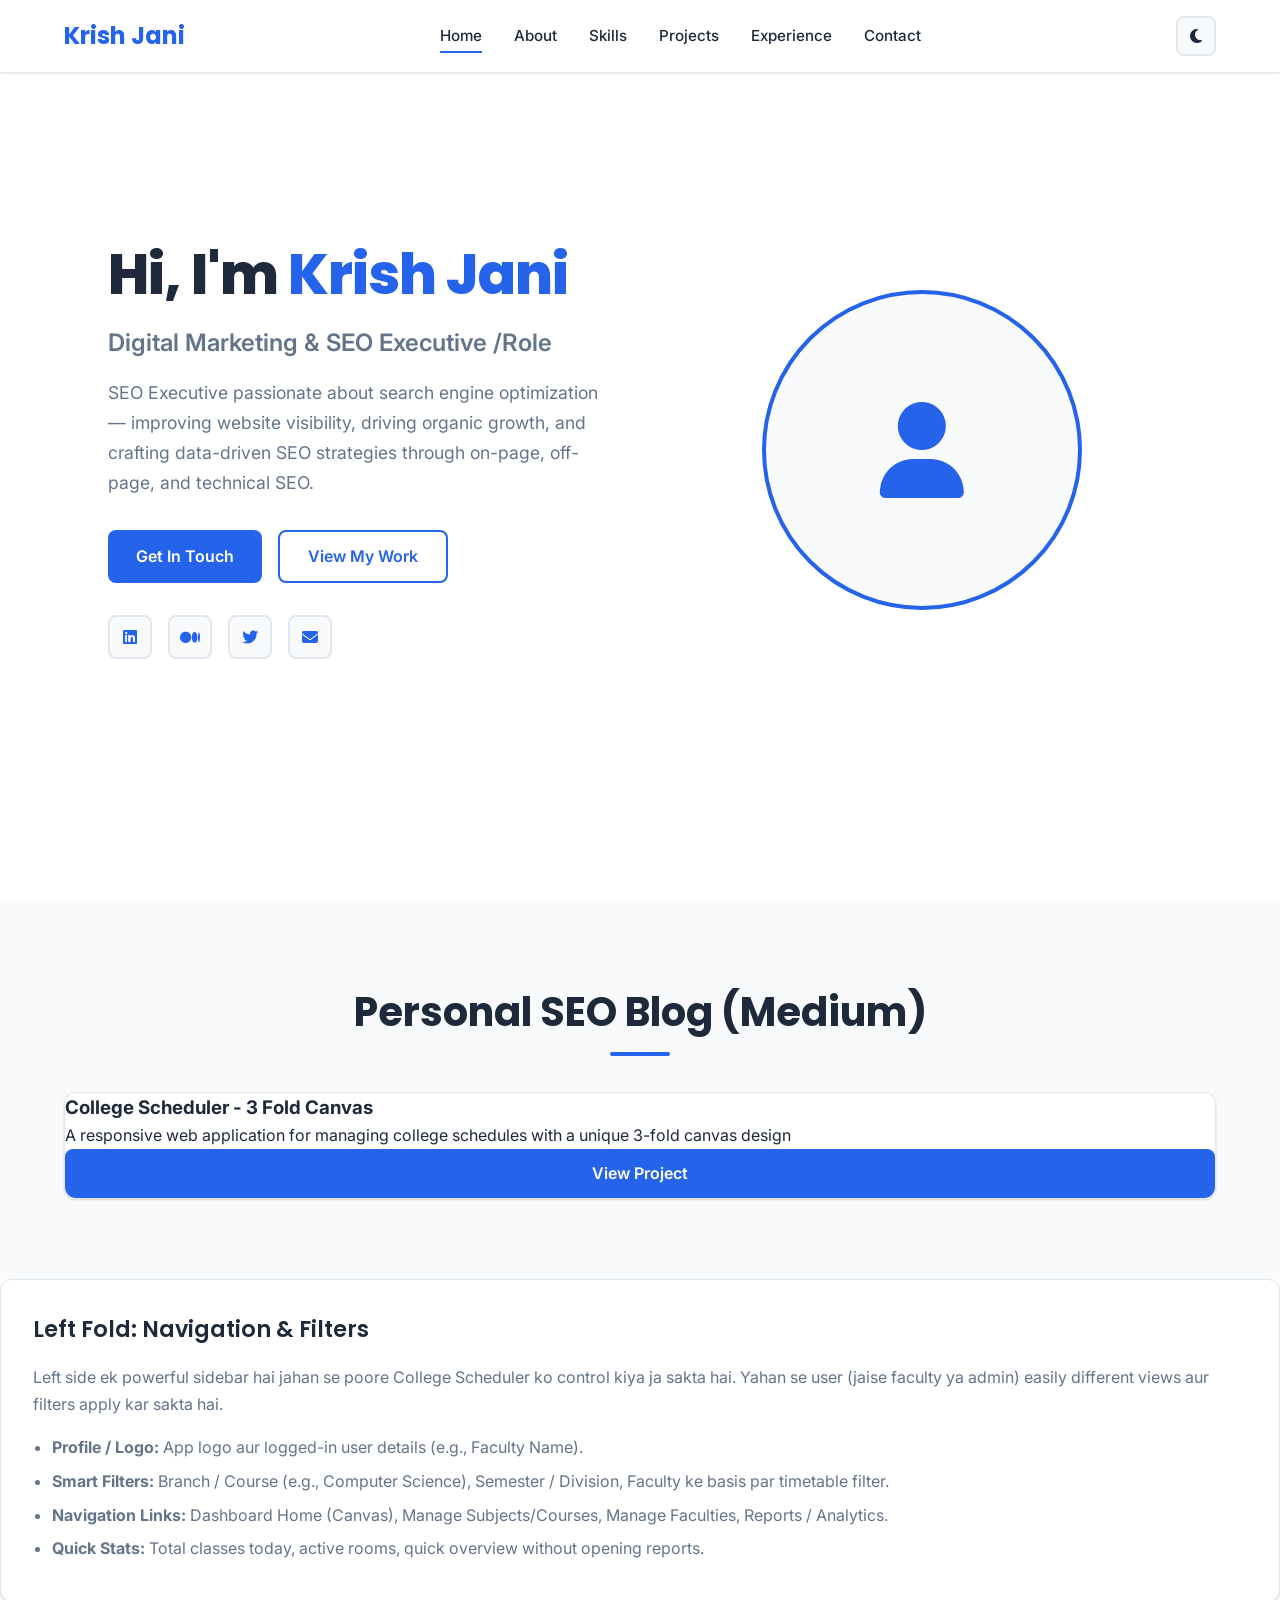
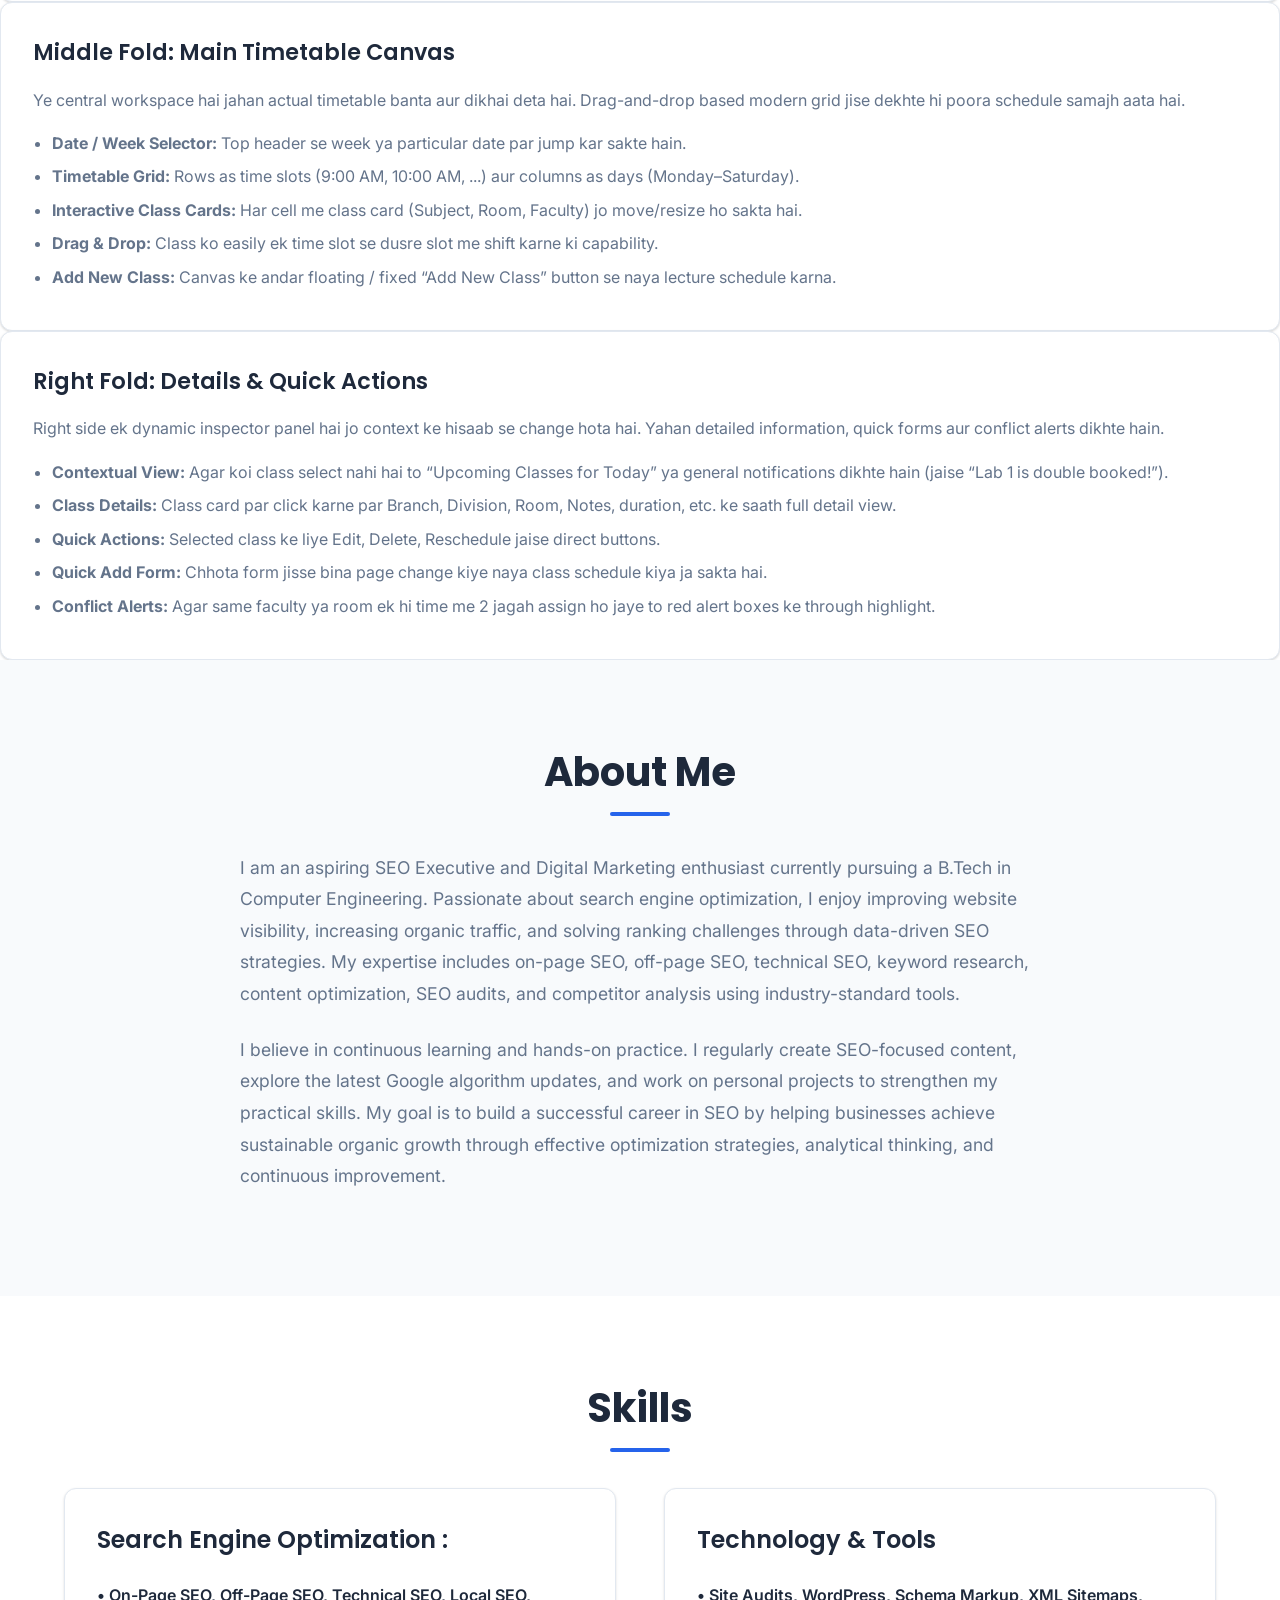
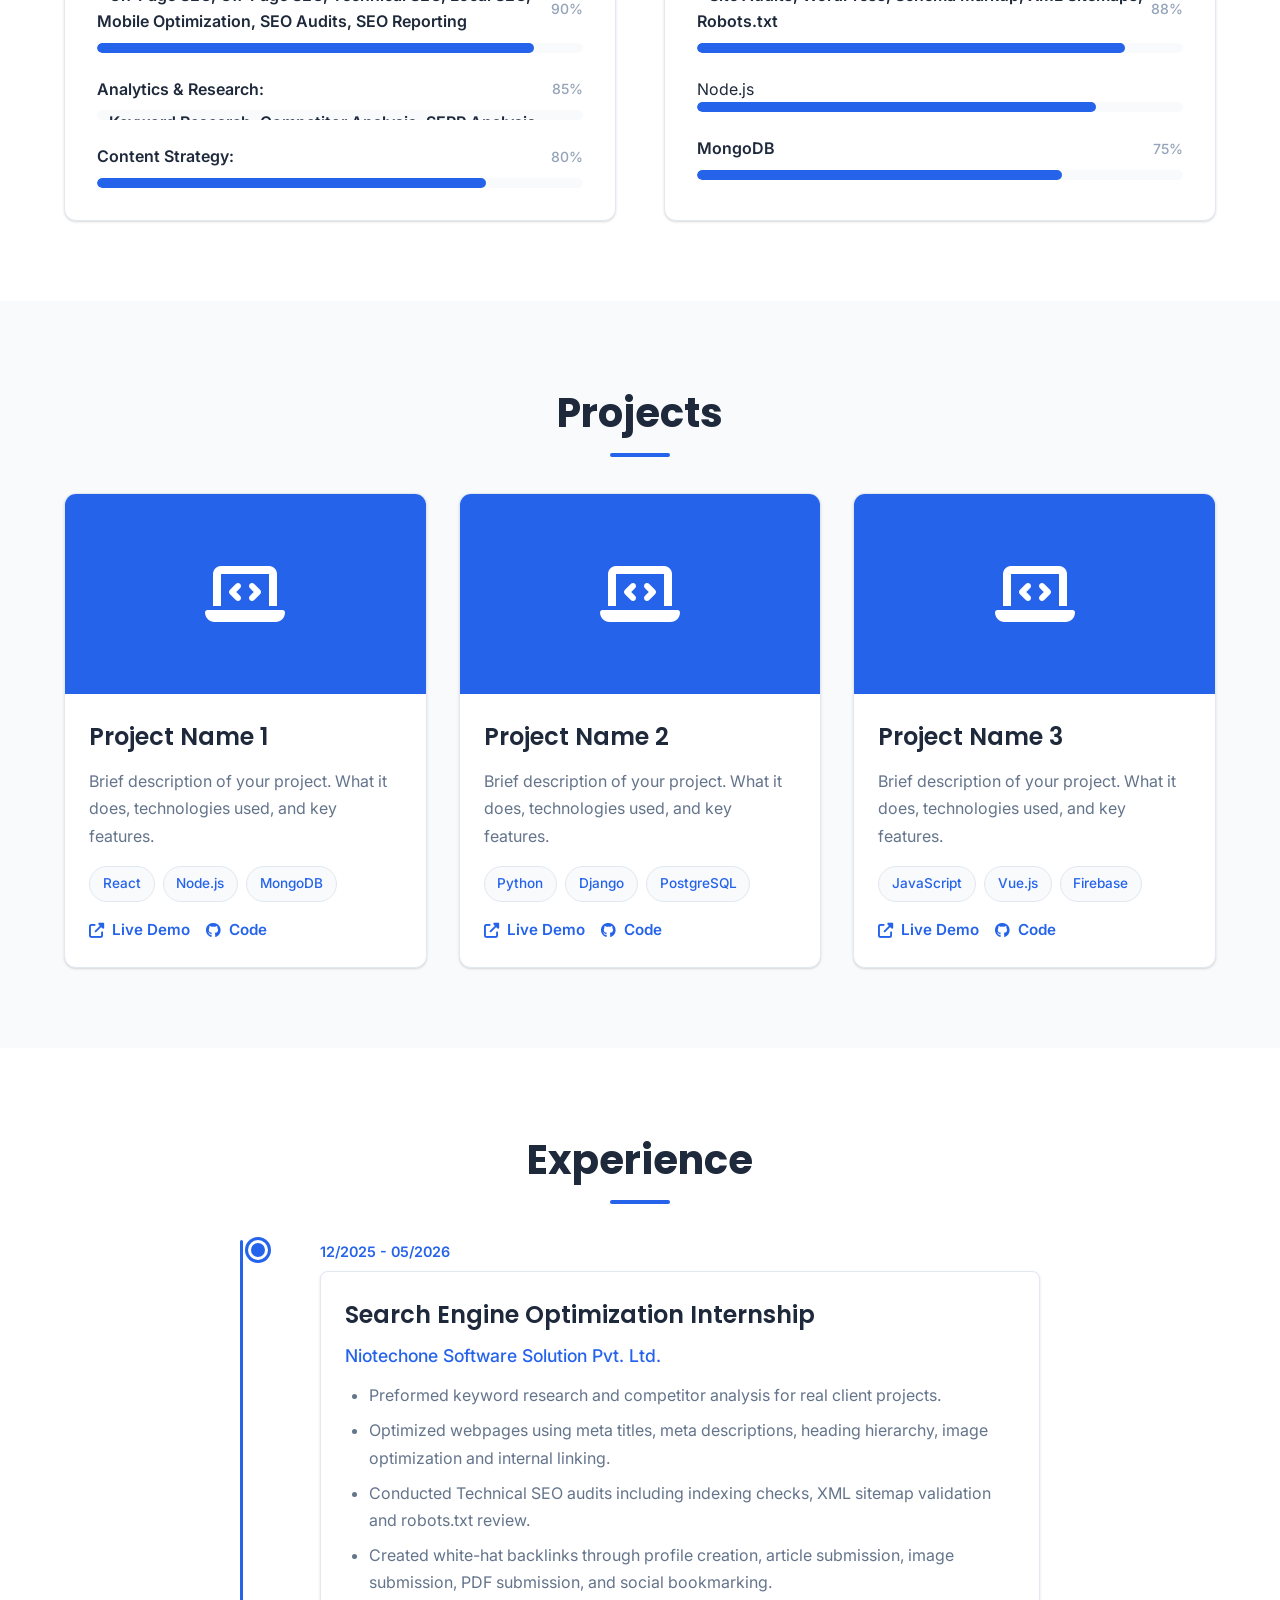
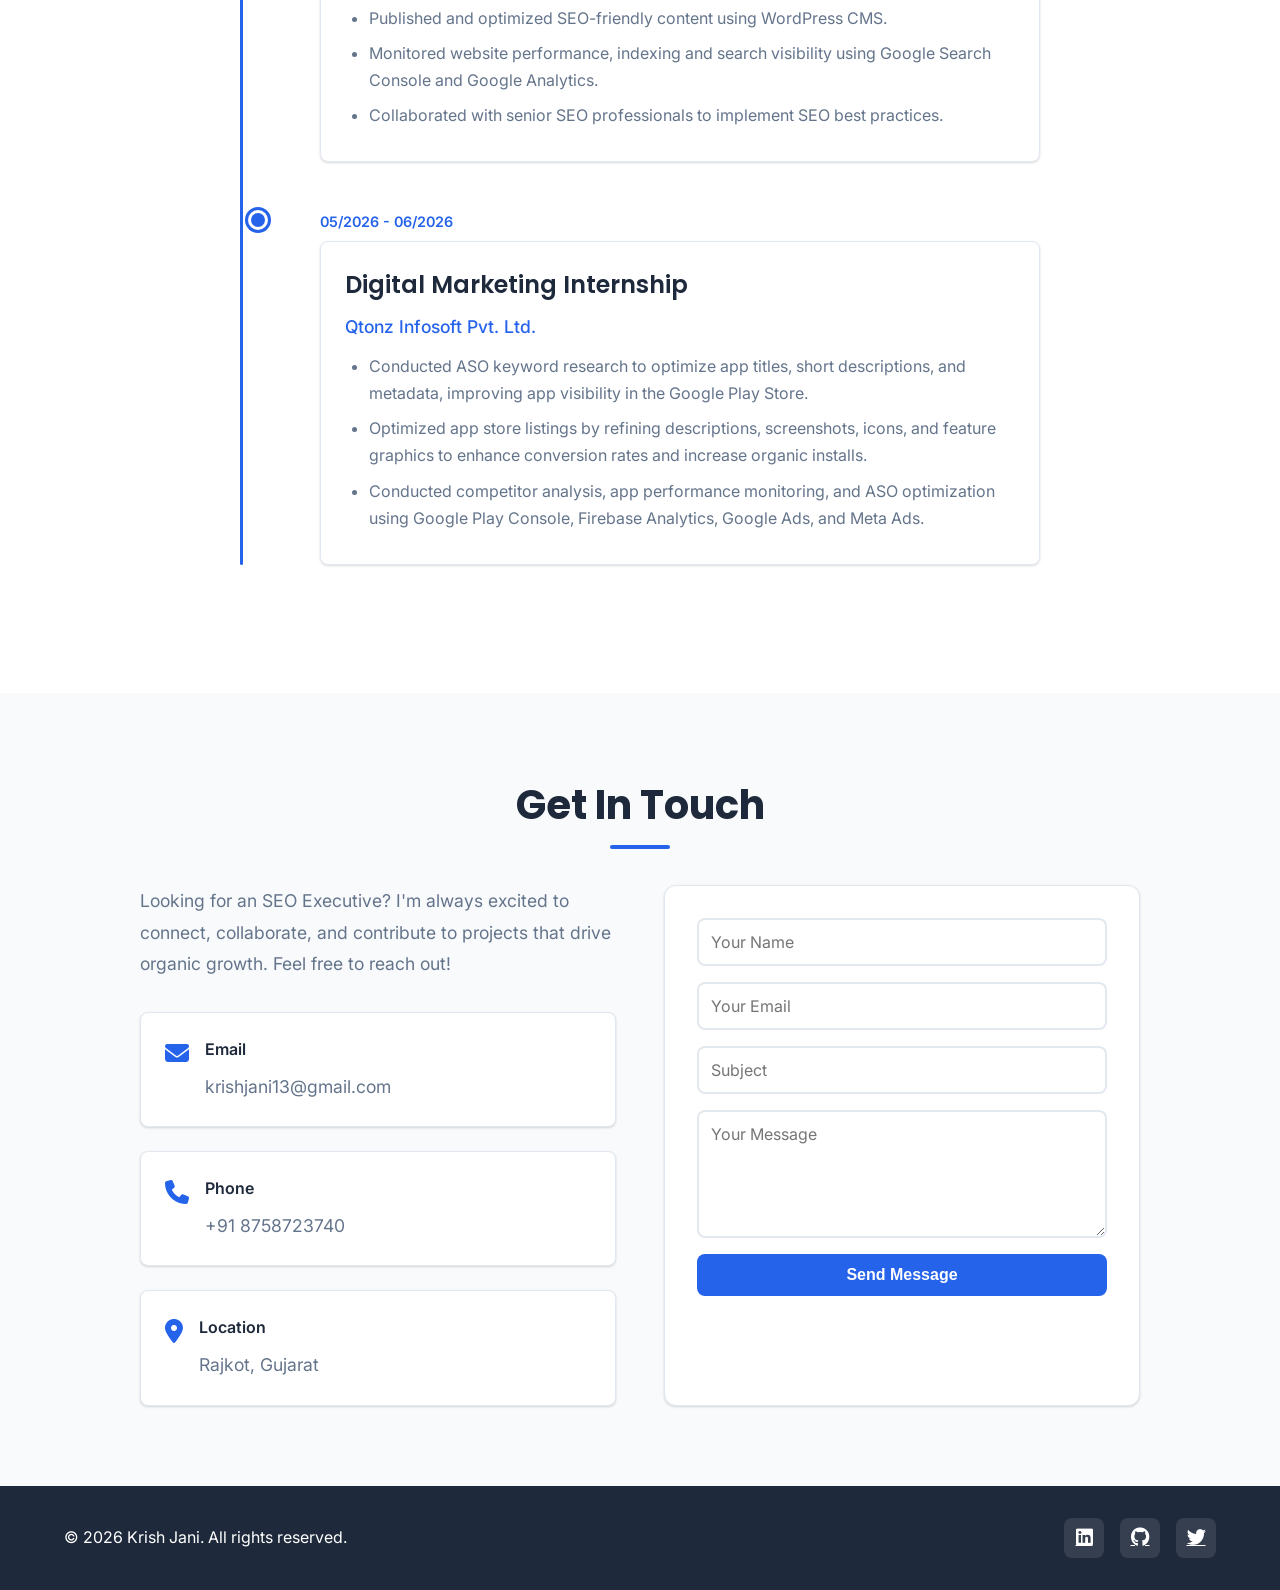
==== commit 91c2fed6: "commit" ====
--- a/index.html
+++ b/index.html
@@ -3,7 +3,7 @@
 <head>
     <meta charset="UTF-8">
     <meta name="viewport" content="width=device-width, initial-scale=1.0">
-    <title>Your Name - Portfolio</title>
+    <title>Krish Jani - Krish Jani</title>
     <link rel="preconnect" href="https://fonts.googleapis.com">
     <link rel="preconnect" href="https://fonts.gstatic.com" crossorigin>
     <link href="https://fonts.googleapis.com/css2?family=Inter:wght@300;400;500;600;700;800;900&family=Poppins:wght@300;400;500;600;700;800&display=swap" rel="stylesheet">
@@ -14,7 +14,7 @@
     <!-- Navigation -->
     <nav class="navbar">
         <div class="container">
-            <div class="nav-brand">Your Name</div>
+            <div class="nav-brand">Krish Jani</div>
             <ul class="nav-menu">
                 <li><a href="#home">Home</a></li>
                 <li><a href="#about">About</a></li>
@@ -41,21 +41,20 @@
         <div class="container">
             <div class="hero-content">
                 <h1 class="hero-title">
-                    Hi, I'm <span class="highlight">Your Name</span>
+                    Hi, I'm <span class="highlight">Krish Jani</span>
                 </h1>
-                <p class="hero-subtitle">Your Profession/Role</p>
+                <p class="hero-subtitle">Digital Marketing & SEO Executive /Role</p>
                 <p class="hero-description">
-                    A brief description about yourself - what you do, your passion, and what makes you unique.
-                </p>
+SEO Executive passionate about search engine optimization — improving website visibility, driving organic growth, and crafting data-driven SEO strategies through on-page, off-page, and technical SEO.                </p>
                 <div class="hero-buttons">
                     <a href="#contact" class="btn btn-primary">Get In Touch</a>
                     <a href="#projects" class="btn btn-secondary">View My Work</a>
                 </div>
                 <div class="social-links">
-                    <a href="#" target="_blank" aria-label="LinkedIn"><i class="fab fa-linkedin"></i></a>
-                    <a href="#" target="_blank" aria-label="GitHub"><i class="fab fa-github"></i></a>
-                    <a href="#" target="_blank" aria-label="Twitter"><i class="fab fa-twitter"></i></a>
-                    <a href="#" target="_blank" aria-label="Email"><i class="fas fa-envelope"></i></a>
+                    <a href="https://www.linkedin.com/in/krish-jani/?lipi=urn%3Ali%3Apage%3Ad_flagship3_profile_view_base_contact_details%3BgVjYIOowR8WWVS2KHgjs9w%3D%3D" target="_blank" aria-label="LinkedIn"><i class="fab fa-linkedin"></i></a>
+                    <a href="https://medium.com/@krishjani13" target="_blank" aria-label="Medium"><i class="fab fa-medium"></i></a>
+                    <a href="https://x.com/krishjani445" target="_blank" aria-label="Twitter"><i class="fab fa-twitter"></i></a>
+                    <a href="mailto:krishjani13@gmail.com" target="_blank" aria-label="Email"><i class="fas fa-envelope"></i></a>
                 </div>
             </div>
             <div class="hero-image">
@@ -66,12 +65,20 @@
         </div>
     </section>
 
-    <!-- 3-Fold Project Canvas Section -->
-    <section id="project-canvas" class="project-canvas">
-        <div class="container">
-            <h2 class="section-title">College Scheduler - 3 Fold Canvas</h2>
-            <div class="canvas-grid">
-                <!-- Left Fold -->
+    <!--  Projects -->
+    <section id="projects" class="projects">
+        <div class="container">
+            <h2 class="section-title">Personal SEO Blog (Medium)</h2>
+            <div class="project-grid">
+                <!-- Project 1 -->
+                <div class="project-card">
+                    <h3>College Scheduler - 3 Fold Canvas</h3>
+                    <p>A responsive web application for managing college schedules with a unique 3-fold canvas design</p>
+                    <a href="#" class="btn btn-primary">View Project</a>
+                </div>
+            </div>
+        </div>
+    </section>
                 <div class="canvas-panel">
                     <h3>Left Fold: Navigation & Filters</h3>
                     <p>
@@ -136,26 +143,11 @@
             <div class="about-content">
                 <div class="about-text">
                     <p>
-                        Write a compelling paragraph about yourself here. Talk about your background, 
-                        education, interests, and what drives you. This is your chance to make a 
-                        personal connection with visitors.
-                    </p>
-                    <p>
-                        Add another paragraph if needed. You can mention your career goals, 
-                        achievements, or what you're currently working on.
-                    </p>
-                    <div class="about-stats">
-                        <div class="stat-item">
-                            <h3>50+</h3>
-                            <p>Projects Completed</p>
-                        </div>
-                        <div class="stat-item">
-                            <h3>3+</h3>
-                            <p>Years Experience</p>
-                        </div>
-                        <div class="stat-item">
-                            <h3>20+</h3>
-                            <p>Happy Clients</p>
+                        I am an aspiring SEO Executive and Digital Marketing enthusiast currently pursuing a B.Tech in Computer Engineering. Passionate about search engine optimization, I enjoy improving website visibility, increasing organic traffic, and solving ranking challenges through data-driven SEO strategies. My expertise includes on-page SEO, off-page SEO, technical SEO, keyword research, content optimization, SEO audits, and competitor analysis using industry-standard tools.
+                    </p>
+                    <p>
+                        I believe in continuous learning and hands-on practice. I regularly create SEO-focused content, explore the latest Google algorithm updates, and work on personal projects to strengthen my practical skills. My goal is to build a successful career in SEO by helping businesses achieve sustainable organic growth through effective optimization strategies, analytical thinking, and continuous improvement.
+                    </p>
                         </div>
                     </div>
                 </div>
@@ -169,22 +161,24 @@
             <h2 class="section-title">Skills</h2>
             <div class="skills-grid">
                 <div class="skill-category">
-                    <h3>Programming Languages</h3>
+                    <h3>Search Engine Optimization :</h3>
                     <div class="skill-items">
                         <div class="skill-item">
-                            <span data-percent="90%">JavaScript</span>
+                            <span data-percent="90%">•	On-Page SEO, Off-Page SEO, Technical SEO, Local SEO, Mobile Optimization, SEO Audits, SEO Reporting </span>
                             <div class="skill-bar">
                                 <div class="skill-progress" style="width: 90%"></div>
                             </div>
                         </div>
                         <div class="skill-item">
-                            <span data-percent="85%">Python</span>
-                            <div class="skill-bar">
-                                <div class="skill-progress" style="width: 85%"></div>
-                            </div>
-                        </div>
-                        <div class="skill-item">
-                            <span data-percent="80%">Java</span>
+                            <span data-percent="85%">Analytics & Research:</span>
+                            <div class="skill-bar">
+                                <div class="Analytics & Research" style="width: 85%"></div>
+                                <span data-percent="80%">•	Keyword Research, Competitor Analysis, SERP Analysis, Google Analytics, Google Search Console, Google Keyword Planner, Performance Analysis</span>
+
+                            </div>
+                        </div>
+                        <div class="skill-item">
+                            <span data-percent="80%">Content Strategy:</span>
                             <div class="skill-bar">
                                 <div class="skill-progress" style="width: 80%"></div>
                             </div>
@@ -192,15 +186,15 @@
                     </div>
                 </div>
                 <div class="skill-category">
-                    <h3>Technologies & Tools</h3>
+                    <h3>Technology & Tools</h3>
                     <div class="skill-items">
                         <div class="skill-item">
-                            <span data-percent="88%">React</span>
+                            <span data-percent="88%">•	Site Audits, WordPress, Schema Markup, XML Sitemaps, Robots.txt</span>
                             <div class="skill-bar">
                                 <div class="skill-progress" style="width: 88%"></div>
                             </div>
                         </div>
-                        <div class="skill-item">
+                        <div class="Tools:">
                             <span data-percent="82%">Node.js</span>
                             <div class="skill-bar">
                                 <div class="skill-progress" style="width: 82%"></div>
@@ -293,40 +287,35 @@
             <h2 class="section-title">Experience</h2>
             <div class="timeline">
                 <div class="timeline-item">
-                    <div class="timeline-date">2023 - Present</div>
+                    <div class="timeline-date">12/2025 - 05/2026 </div>
                     <div class="timeline-content">
-                        <h3>Job Title</h3>
-                        <h4>Company Name</h4>
-                        <p>Description of your role, responsibilities, and achievements at this position.</p>
+                        <h3>Search Engine Optimization Internship</h3>
+                        <h4>Niotechone Software Solution Pvt. Ltd.</h4>
+                        <p></p>
                         <ul>
-                            <li>Key achievement or responsibility</li>
-                            <li>Another important point</li>
-                            <li>Notable contribution</li>
+                            <li>Preformed keyword research and competitor analysis for real client projects.</li>
+                            <li>Optimized webpages using meta titles, meta descriptions, heading hierarchy, image optimization and internal linking.</li>
+                            <li>Conducted Technical SEO audits including indexing checks, XML sitemap validation and robots.txt review.</li>
+                            <li>Created white-hat backlinks through profile creation, article submission, image submission, PDF submission, and social bookmarking.</li>
+                            <li>Published and optimized SEO-friendly content using WordPress CMS.</li>
+                            <li>Monitored website performance, indexing and search visibility using Google Search Console and Google Analytics.</li>
+                            <li>Collaborated with senior SEO professionals to implement SEO best practices.</li>
                         </ul>
                     </div>
                 </div>
                 <div class="timeline-item">
-                    <div class="timeline-date">2021 - 2023</div>
+                    <div class="timeline-date">05/2026 - 06/2026</div>
                     <div class="timeline-content">
-                        <h3>Previous Job Title</h3>
-                        <h4>Previous Company</h4>
-                        <p>Description of your role and what you accomplished.</p>
+                        <h3>Digital Marketing Internship</h3>
+                        <h4>Qtonz Infosoft Pvt. Ltd.</h4>
+                        <p></p>
                         <ul>
-                            <li>Key achievement or responsibility</li>
-                            <li>Another important point</li>
+                            <li>Conducted ASO keyword research to optimize app titles, short descriptions, and metadata, improving app visibility in the Google Play Store.</li>
+                            <li>Optimized app store listings by refining descriptions, screenshots, icons, and feature graphics to enhance conversion rates and increase organic installs.</li>
+                            <li>Conducted competitor analysis, app performance monitoring, and ASO optimization using Google Play Console, Firebase Analytics, Google Ads, and Meta Ads.</li>
                         </ul>
                     </div>
-                </div>
-                <div class="timeline-item">
-                    <div class="timeline-date">2020 - 2021</div>
-                    <div class="timeline-content">
-                        <h3>Education / Internship</h3>
-                        <h4>Institution Name</h4>
-                        <p>Degree or program description, relevant coursework, or internship experience.</p>
-                    </div>
-                </div>
-            </div>
-        </div>
+                
     </section>
 
     <!-- Contact Section -->
@@ -335,27 +324,27 @@
             <h2 class="section-title">Get In Touch</h2>
             <div class="contact-content">
                 <div class="contact-info">
-                    <p>I'm always open to discussing new projects, creative ideas, or opportunities to be part of your visions.</p>
+                    <p>Looking for an SEO Executive? I'm always excited to connect, collaborate, and contribute to projects that drive organic growth. Feel free to reach out!</p>
                     <div class="contact-details">
                         <div class="contact-item">
                             <i class="fas fa-envelope"></i>
                             <div>
                                 <h4>Email</h4>
-                                <p>your.email@example.com</p>
+                                <p>krishjani13@gmail.com</p>
                             </div>
                         </div>
                         <div class="contact-item">
                             <i class="fas fa-phone"></i>
                             <div>
                                 <h4>Phone</h4>
-                                <p>+91 1234567890</p>
+                                <p>+91 8758723740</p>
                             </div>
                         </div>
                         <div class="contact-item">
                             <i class="fas fa-map-marker-alt"></i>
                             <div>
                                 <h4>Location</h4>
-                                <p>Your City, Country</p>
+                                <p>Rajkot, Gujarat</p>
                             </div>
                         </div>
                     </div>
@@ -382,7 +371,7 @@
     <!-- Footer -->
     <footer class="footer">
         <div class="container">
-            <p>&copy; 2024 Your Name. All rights reserved.</p>
+            <p>&copy; 2026 Krish Jani. All rights reserved.</p>
             <div class="footer-links">
                 <a href="#" target="_blank"><i class="fab fa-linkedin"></i></a>
                 <a href="#" target="_blank"><i class="fab fa-github"></i></a>
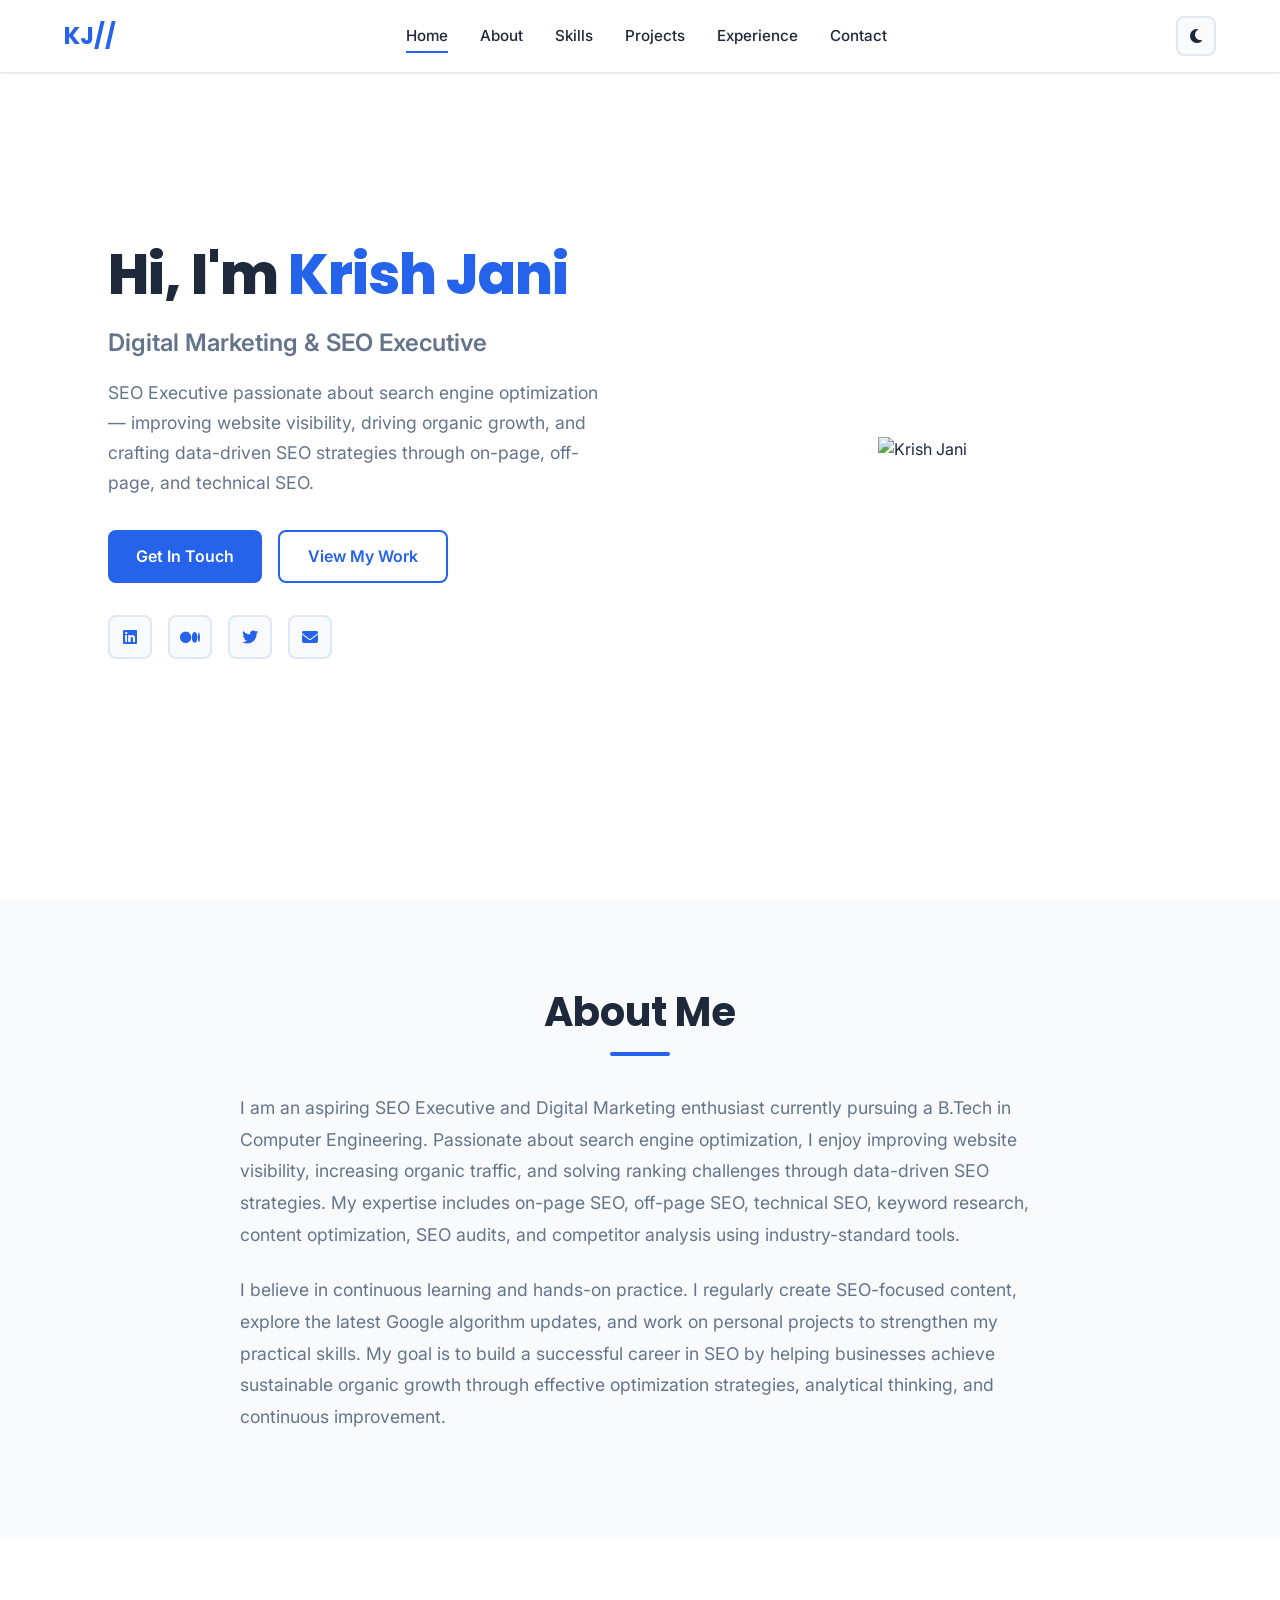
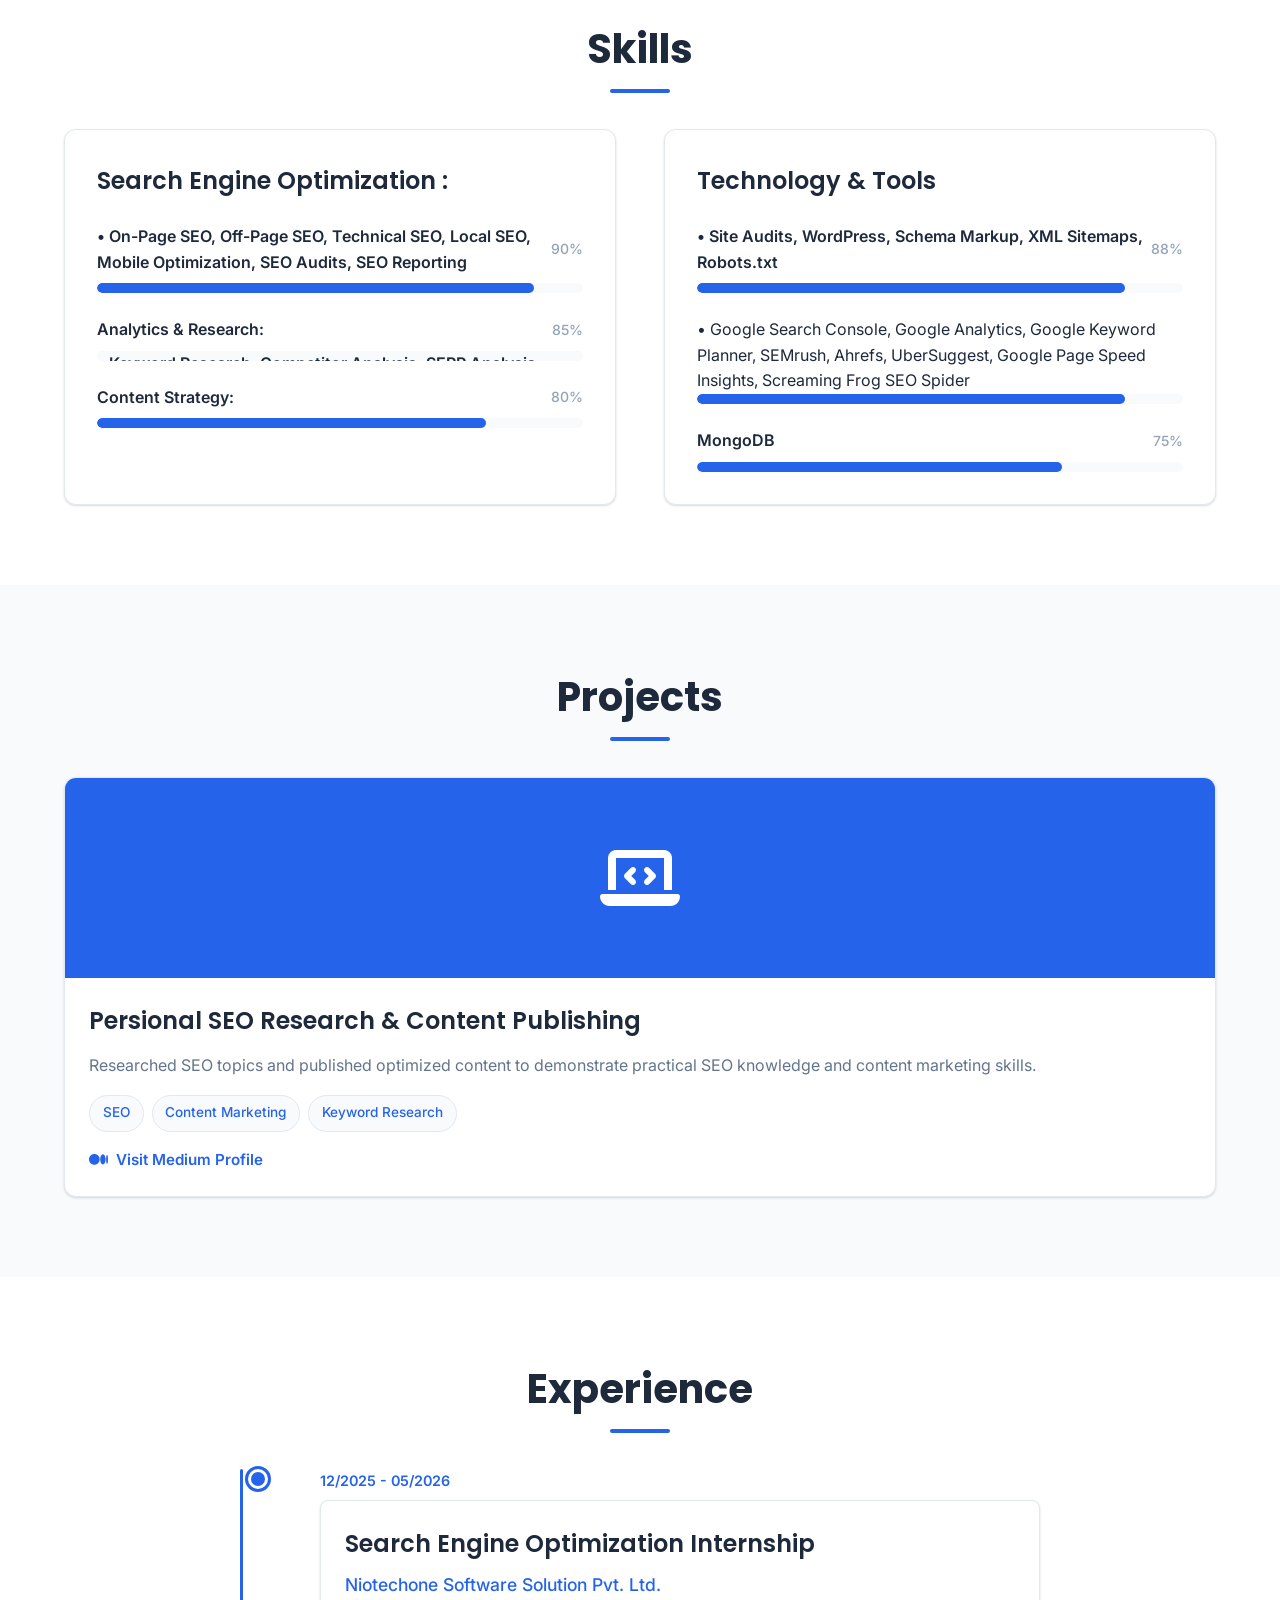
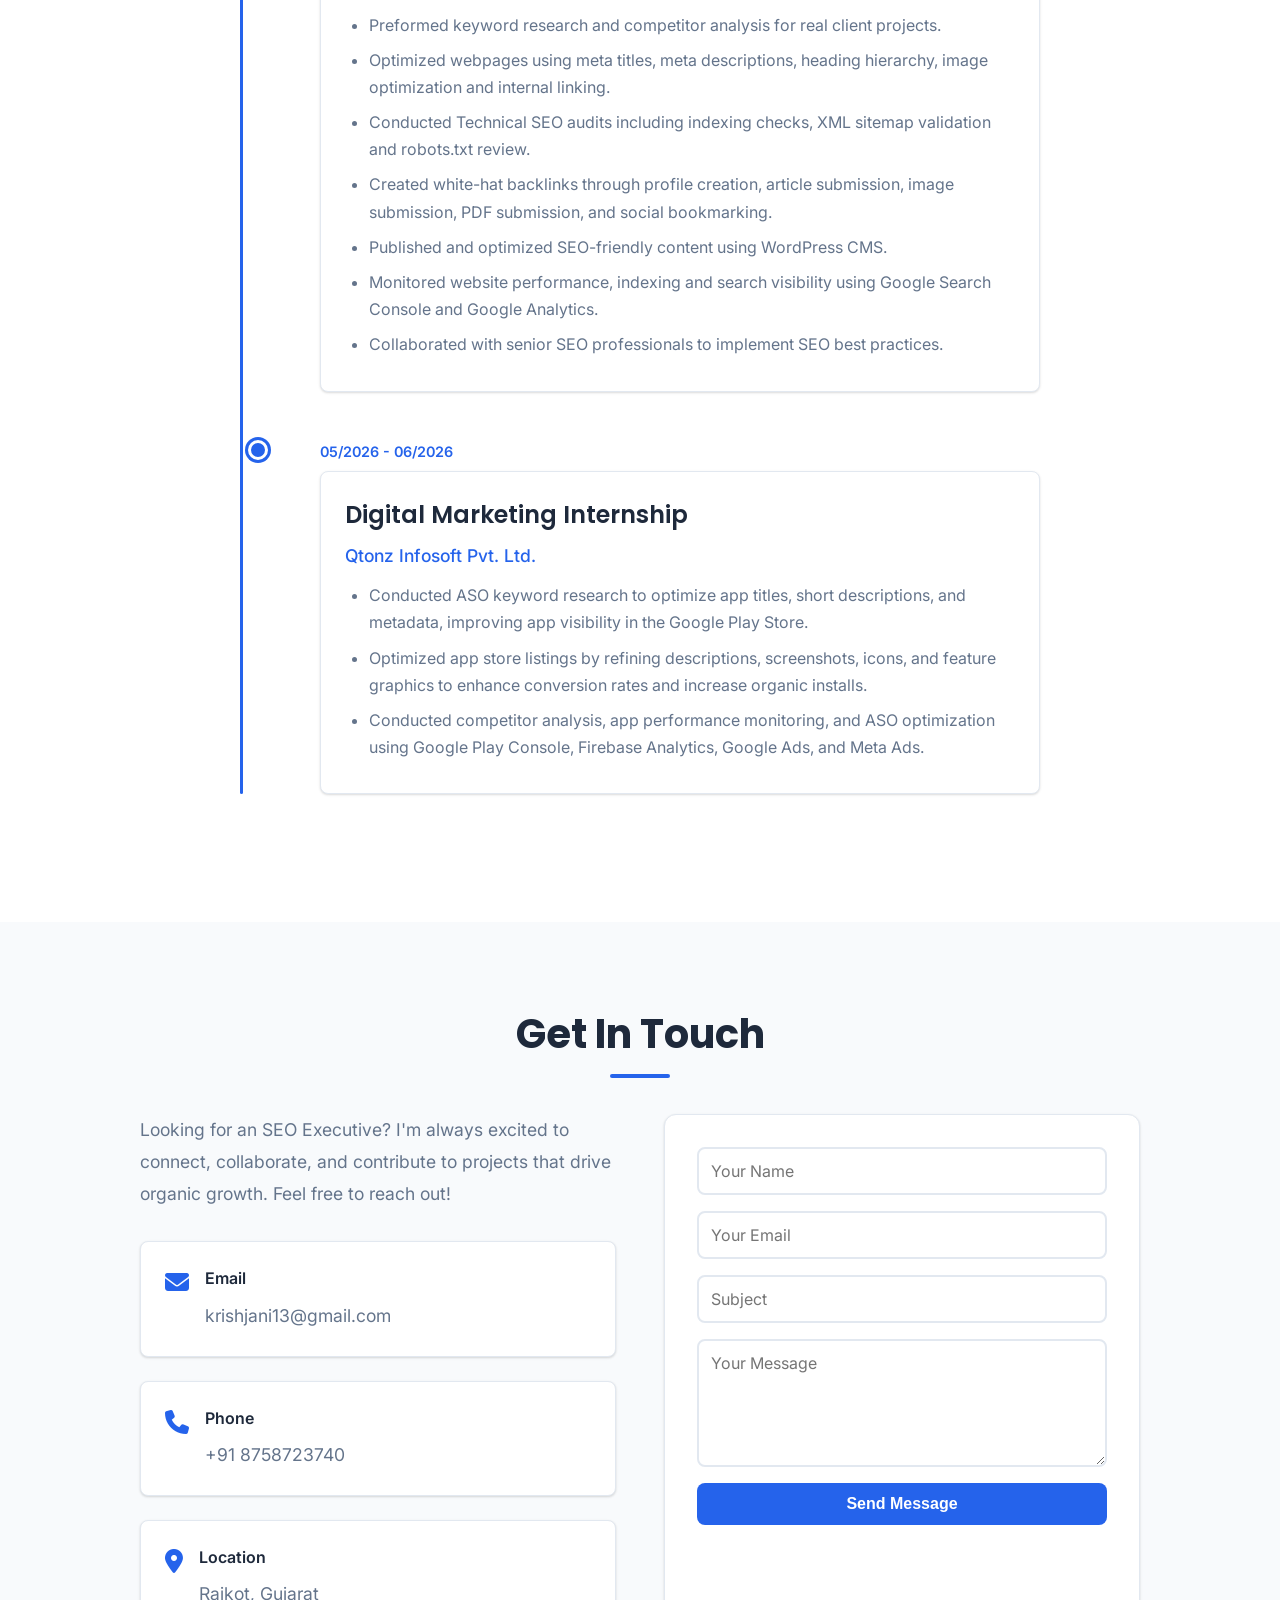
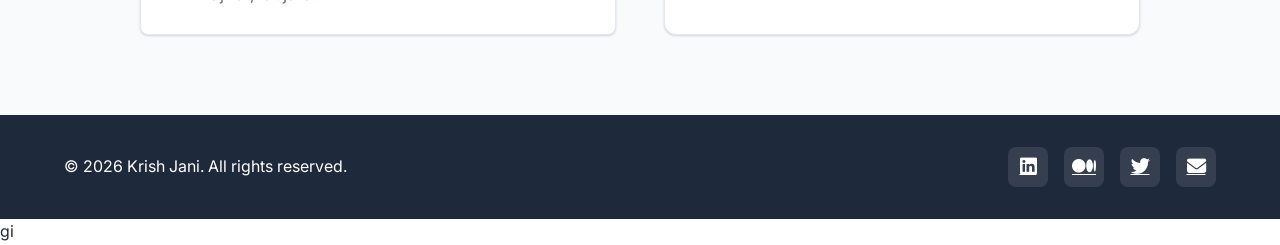
==== commit e0e215e8: "commit" ====
--- a/index.html
+++ b/index.html
@@ -14,7 +14,7 @@
     <!-- Navigation -->
     <nav class="navbar">
         <div class="container">
-            <div class="nav-brand">Krish Jani</div>
+            <div class="nav-brand">KJ//</div>
             <ul class="nav-menu">
                 <li><a href="#home">Home</a></li>
                 <li><a href="#about">About</a></li>
@@ -43,7 +43,7 @@
                 <h1 class="hero-title">
                     Hi, I'm <span class="highlight">Krish Jani</span>
                 </h1>
-                <p class="hero-subtitle">Digital Marketing & SEO Executive /Role</p>
+                <p class="hero-subtitle">Digital Marketing & SEO Executive </p>
                 <p class="hero-description">
 SEO Executive passionate about search engine optimization — improving website visibility, driving organic growth, and crafting data-driven SEO strategies through on-page, off-page, and technical SEO.                </p>
                 <div class="hero-buttons">
@@ -58,80 +58,7 @@
                 </div>
             </div>
             <div class="hero-image">
-                <div class="image-placeholder">
-                    <i class="fas fa-user"></i>
-                </div>
-            </div>
-        </div>
-    </section>
-
-    <!--  Projects -->
-    <section id="projects" class="projects">
-        <div class="container">
-            <h2 class="section-title">Personal SEO Blog (Medium)</h2>
-            <div class="project-grid">
-                <!-- Project 1 -->
-                <div class="project-card">
-                    <h3>College Scheduler - 3 Fold Canvas</h3>
-                    <p>A responsive web application for managing college schedules with a unique 3-fold canvas design</p>
-                    <a href="#" class="btn btn-primary">View Project</a>
-                </div>
-            </div>
-        </div>
-    </section>
-                <div class="canvas-panel">
-                    <h3>Left Fold: Navigation & Filters</h3>
-                    <p>
-                        Left side ek powerful sidebar hai jahan se poore College Scheduler ko control kiya ja sakta hai.
-                        Yahan se user (jaise faculty ya admin) easily different views aur filters apply kar sakta hai.
-                    </p>
-                    <ul>
-                        <li><strong>Profile / Logo:</strong> App logo aur logged-in user details (e.g., Faculty Name).</li>
-                        <li><strong>Smart Filters:</strong> Branch / Course (e.g., Computer Science), Semester / Division, Faculty ke basis par timetable filter.</li>
-                        <li><strong>Navigation Links:</strong> Dashboard Home (Canvas), Manage Subjects/Courses, Manage Faculties, Reports / Analytics.</li>
-                        <li><strong>Quick Stats:</strong> Total classes today, active rooms, quick overview without opening reports.</li>
-                    </ul>
-                </div>
-
-                <!-- Middle Fold -->
-                <div class="canvas-panel">
-                    <h3>Middle Fold: Main Timetable Canvas</h3>
-                    <p>
-                        Ye central workspace hai jahan actual timetable banta aur dikhai deta hai.
-                        Drag-and-drop based modern grid jise dekhte hi poora schedule samajh aata hai.
-                    </p>
-                    <ul>
-                        <li><strong>Date / Week Selector:</strong> Top header se week ya particular date par jump kar sakte hain.</li>
-                        <li><strong>Timetable Grid:</strong> Rows as time slots (9:00 AM, 10:00 AM, ...) aur columns as days (Monday–Saturday).</li>
-                        <li><strong>Interactive Class Cards:</strong> Har cell me class card (Subject, Room, Faculty) jo move/resize ho sakta hai.</li>
-                        <li><strong>Drag & Drop:</strong> Class ko easily ek time slot se dusre slot me shift karne ki capability.</li>
-                        <li><strong>Add New Class:</strong> Canvas ke andar floating / fixed “Add New Class” button se naya lecture schedule karna.</li>
-                    </ul>
-                </div>
-
-                <!-- Right Fold -->
-                <div class="canvas-panel">
-                    <h3>Right Fold: Details & Quick Actions</h3>
-                    <p>
-                        Right side ek dynamic inspector panel hai jo context ke hisaab se change hota hai.
-                        Yahan detailed information, quick forms aur conflict alerts dikhte hain.
-                    </p>
-                    <ul>
-                        <li><strong>Contextual View:</strong> 
-                            Agar koi class select nahi hai to “Upcoming Classes for Today” ya general notifications dikhte hain
-                            (jaise “Lab 1 is double booked!”).
-                        </li>
-                        <li><strong>Class Details:</strong> 
-                            Class card par click karne par Branch, Division, Room, Notes, duration, etc. ke saath full detail view.
-                        </li>
-                        <li><strong>Quick Actions:</strong> 
-                            Selected class ke liye Edit, Delete, Reschedule jaise direct buttons.</li>
-                        <li><strong>Quick Add Form:</strong> 
-                            Chhota form jisse bina page change kiye naya class schedule kiya ja sakta hai.</li>
-                        <li><strong>Conflict Alerts:</strong> 
-                            Agar same faculty ya room ek hi time me 2 jagah assign ho jaye to red alert boxes ke through highlight.</li>
-                    </ul>
-                </div>
+                <img src="Images/" alt="Krish Jani" class="profile-image">
             </div>
         </div>
     </section>
@@ -195,9 +122,9 @@
                             </div>
                         </div>
                         <div class="Tools:">
-                            <span data-percent="82%">Node.js</span>
-                            <div class="skill-bar">
-                                <div class="skill-progress" style="width: 82%"></div>
+                            <span data-percent="82%">•	Google Search Console, Google Analytics, Google Keyword Planner, SEMrush, Ahrefs, UberSuggest, Google Page Speed Insights, Screaming Frog SEO Spider</span>
+                            <div class="skill-bar">
+                                <div class="skill-progress" style="width: 88%"></div>
                             </div>
                         </div>
                         <div class="skill-item">
@@ -224,60 +151,20 @@
                         </div>
                     </div>
                     <div class="project-content">
-                        <h3>Project Name 1</h3>
-                        <p>Brief description of your project. What it does, technologies used, and key features.</p>
+                        <h3>Persional SEO Research & Content Publishing </h3>
+                        <p>Researched SEO topics and published optimized content to demonstrate practical SEO knowledge and content marketing skills.</p>
                         <div class="project-tech">
-                            <span>React</span>
-                            <span>Node.js</span>
-                            <span>MongoDB</span>
+                            <span class="tech-item">SEO</span>
+                            <span class="tech-item">Content Marketing</span>
+                            <span class="tech-item">Keyword Research</span>
                         </div>
                         <div class="project-links">
-                            <a href="#" target="_blank"><i class="fas fa-external-link-alt"></i> Live Demo</a>
-                            <a href="#" target="_blank"><i class="fab fa-github"></i> Code</a>
-                        </div>
-                    </div>
-                </div>
-                <div class="project-card">
-                    <div class="project-image">
-                        <div class="image-placeholder">
-                            <i class="fas fa-laptop-code"></i>
-                        </div>
-                    </div>
-                    <div class="project-content">
-                        <h3>Project Name 2</h3>
-                        <p>Brief description of your project. What it does, technologies used, and key features.</p>
-                        <div class="project-tech">
-                            <span>Python</span>
-                            <span>Django</span>
-                            <span>PostgreSQL</span>
-                        </div>
-                        <div class="project-links">
-                            <a href="#" target="_blank"><i class="fas fa-external-link-alt"></i> Live Demo</a>
-                            <a href="#" target="_blank"><i class="fab fa-github"></i> Code</a>
-                        </div>
-                    </div>
-                </div>
-                <div class="project-card">
-                    <div class="project-image">
-                        <div class="image-placeholder">
-                            <i class="fas fa-laptop-code"></i>
-                        </div>
-                    </div>
-                    <div class="project-content">
-                        <h3>Project Name 3</h3>
-                        <p>Brief description of your project. What it does, technologies used, and key features.</p>
-                        <div class="project-tech">
-                            <span>JavaScript</span>
-                            <span>Vue.js</span>
-                            <span>Firebase</span>
-                        </div>
-                        <div class="project-links">
-                            <a href="#" target="_blank"><i class="fas fa-external-link-alt"></i> Live Demo</a>
-                            <a href="#" target="_blank"><i class="fab fa-github"></i> Code</a>
-                        </div>
-                    </div>
-                </div>
-            </div>
+                            <a href="https://medium.com/@krishjani13" target="_blank"><i class="fab fa-medium"></i> Visit Medium Profile</a>
+                        </div>
+                    </div>
+                </div>
+        
+                    
         </div>
     </section>
 
@@ -373,12 +260,14 @@
         <div class="container">
             <p>&copy; 2026 Krish Jani. All rights reserved.</p>
             <div class="footer-links">
-                <a href="#" target="_blank"><i class="fab fa-linkedin"></i></a>
-                <a href="#" target="_blank"><i class="fab fa-github"></i></a>
-                <a href="#" target="_blank"><i class="fab fa-twitter"></i></a>
+                <a href="https://www.linkedin.com/in/krish-jani/?lipi=urn%3Ali%3Apage%3Ad_flagship3_profile_view_base_contact_details%3BdY2GDGqmRKeKTfh8Q2LVJA%3D%3D" target="_blank"><i class="fab fa-linkedin"></i></a>
+                <a href="https://medium.com/@krishjani13" target="_blank"><i class="fab fa-medium"></i></a>
+                <a href="https://x.com/krishjani445" target="_blank"><i class="fab fa-twitter"></i></a>
+                <a href="mailto:krishjani13@gmail.com" target="_blank"><i class="fas fa-envelope"></i></a>
             </div>
         </div>
     </footer>
+    gi
 
     <script src="script.js"></script>
 </body>
--- a/styles.css
+++ b/styles.css
@@ -307,8 +307,8 @@
 }
 
 .image-placeholder {
-    width: 320px;
-    height: 320px;
+    width: 240px;
+    height: 240px;
     border-radius: 50%;
     background: var(--bg-light);
     display: flex;
@@ -862,6 +862,9 @@
     .nav-actions {
         gap: 0.75rem;
     }
+    .social-links {
+    justify-content: center;
+}
     
     .theme-toggle {
         width: 36px;
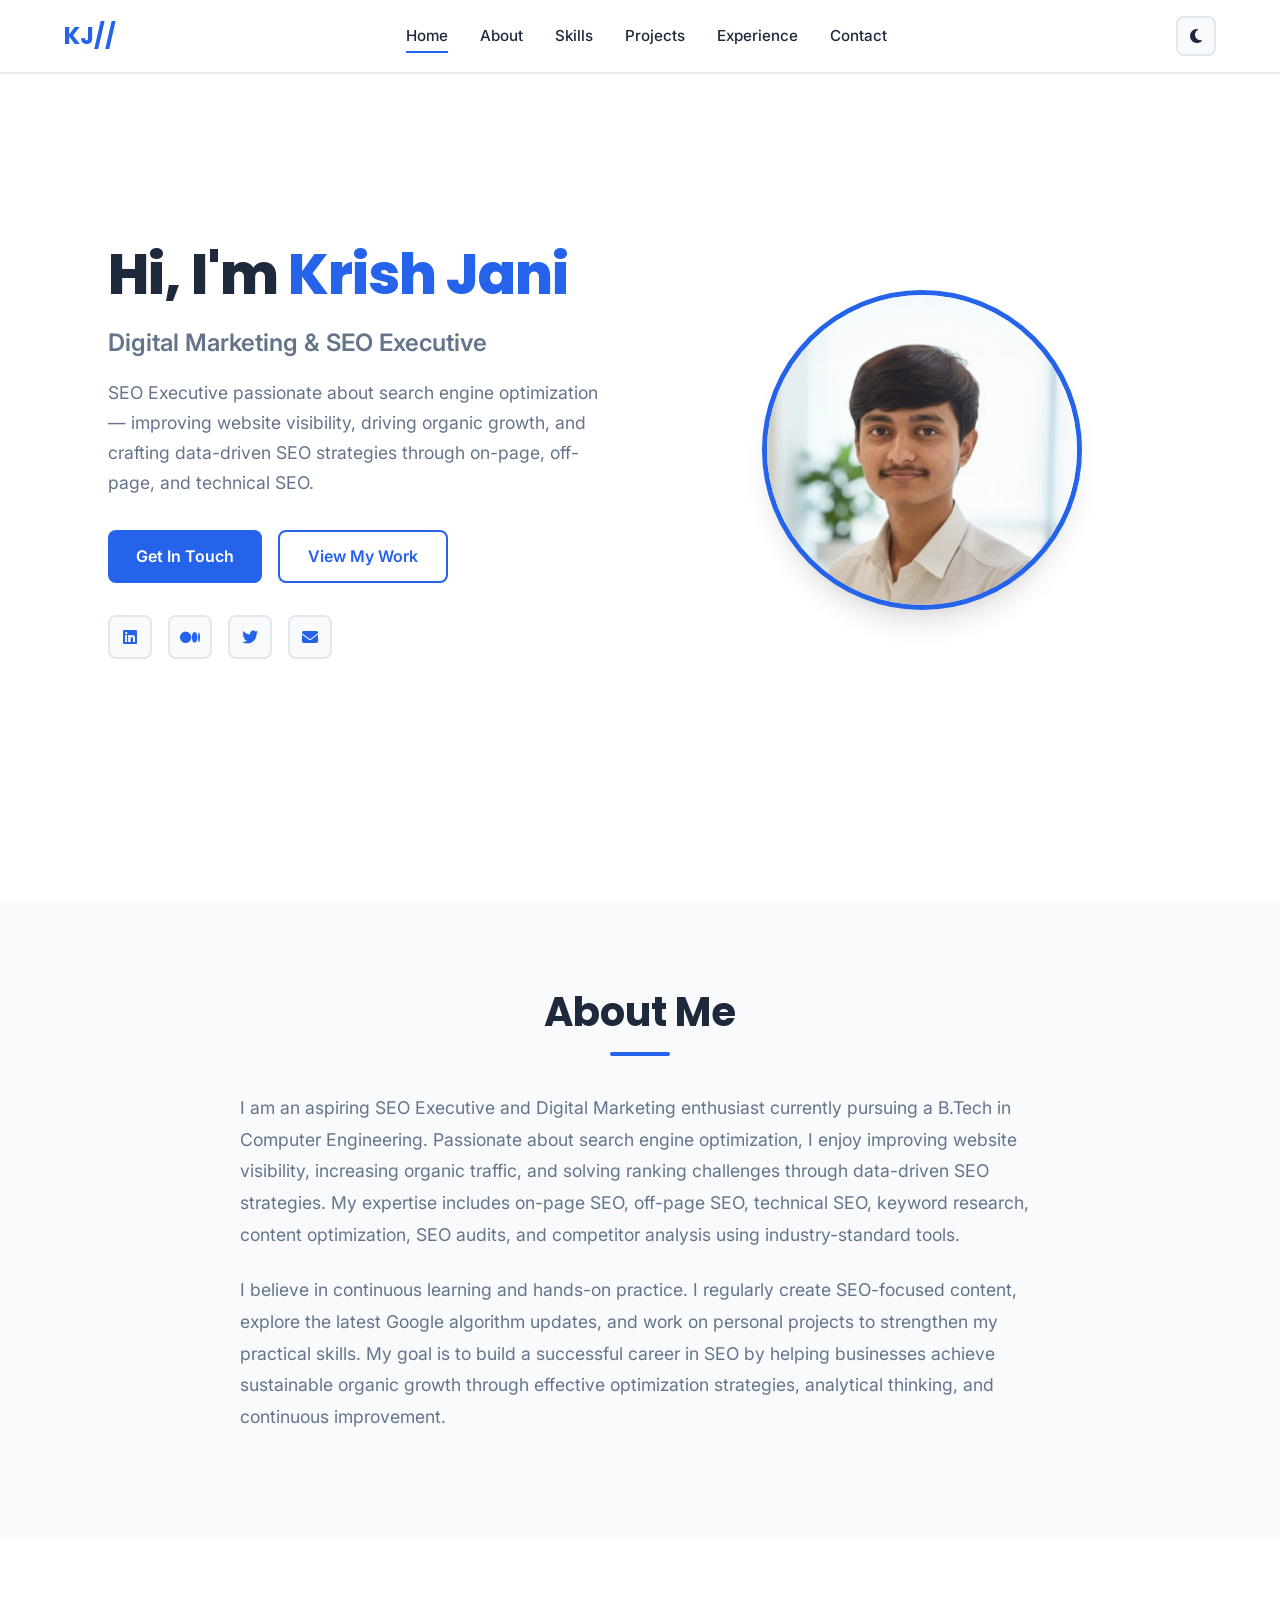
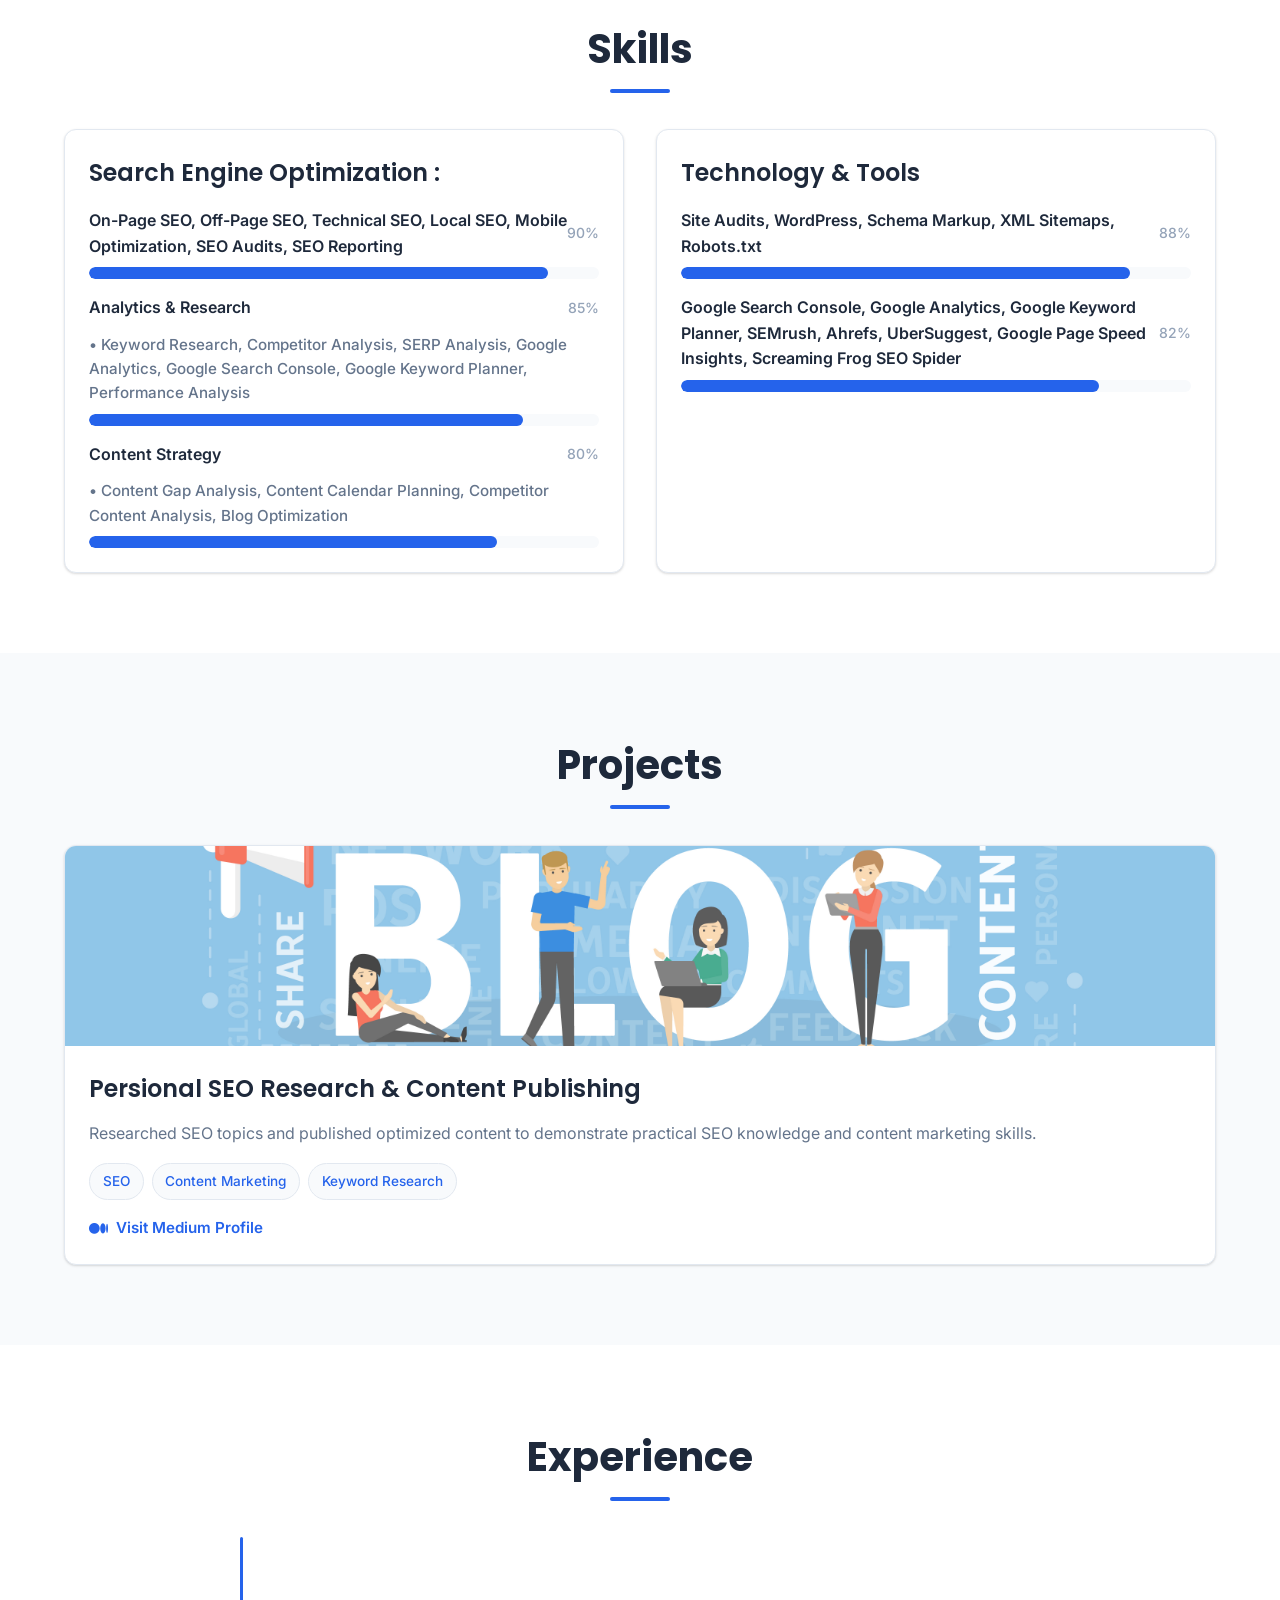
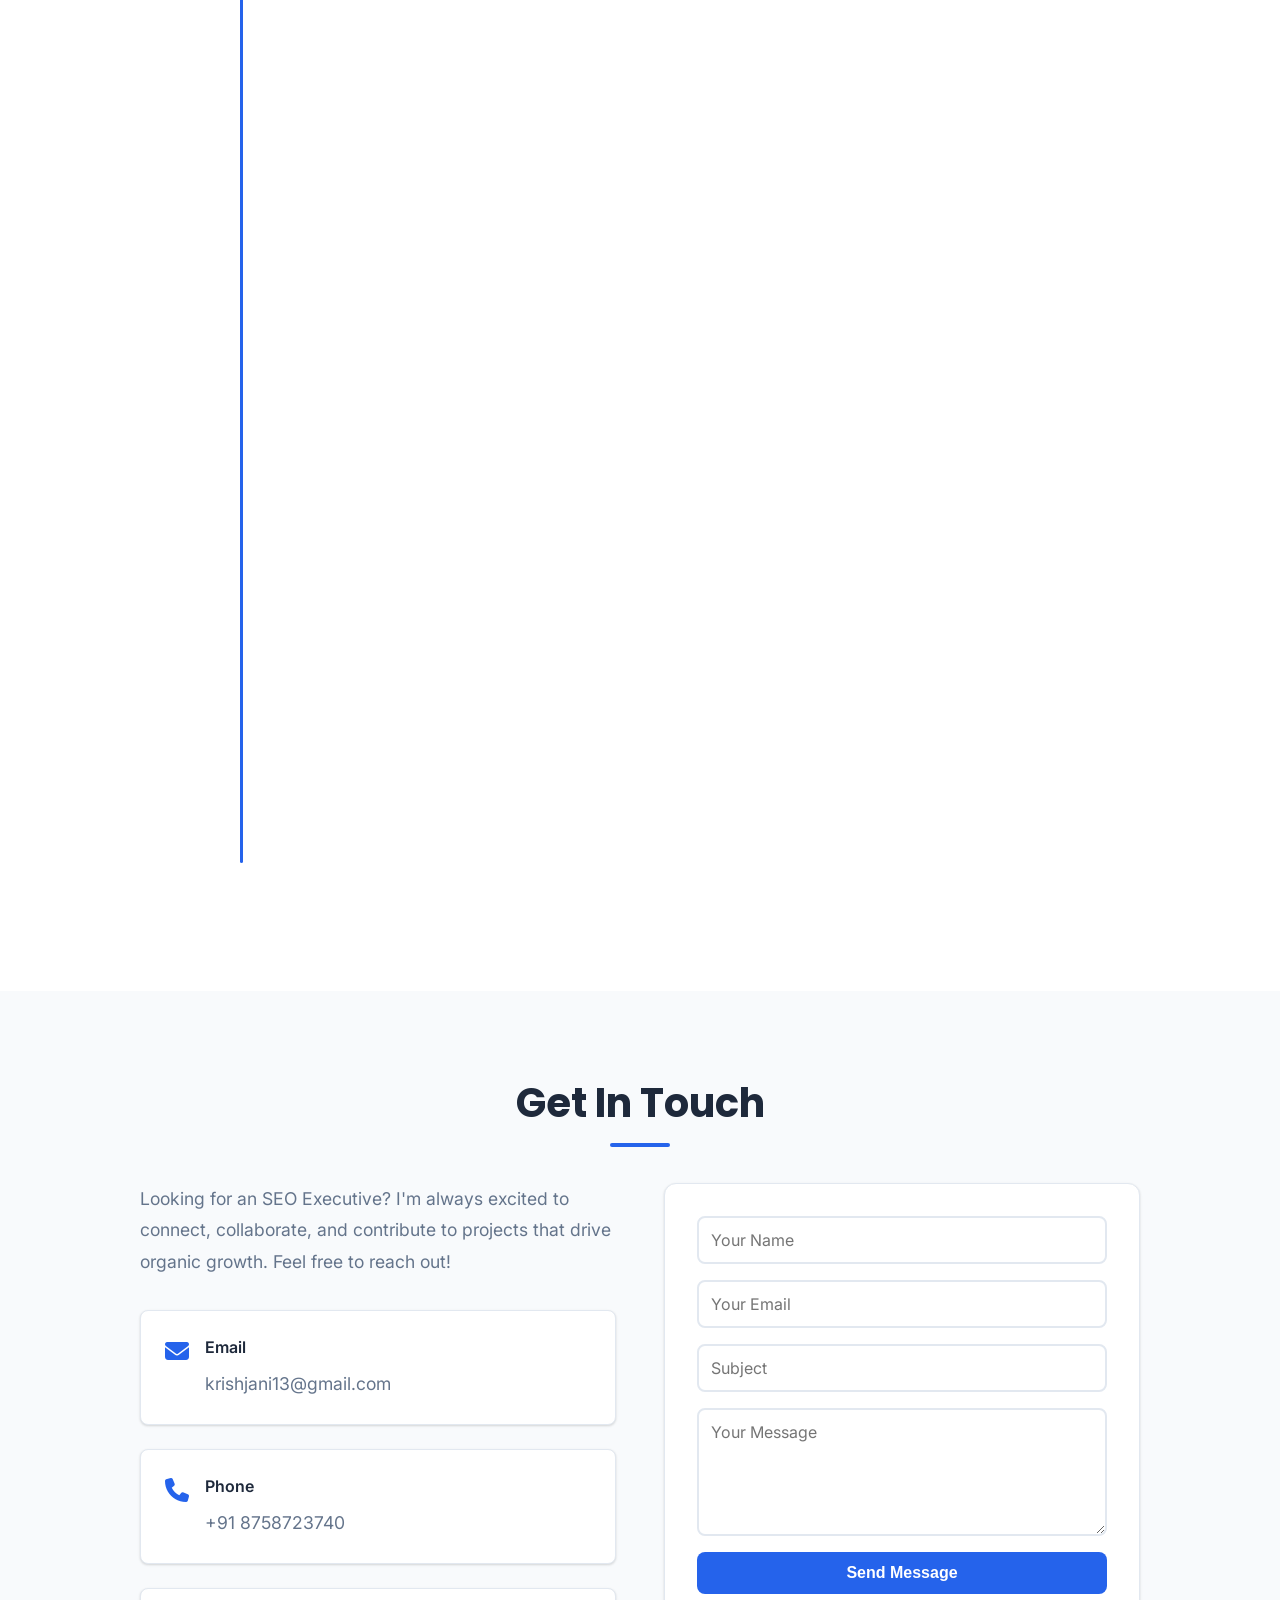
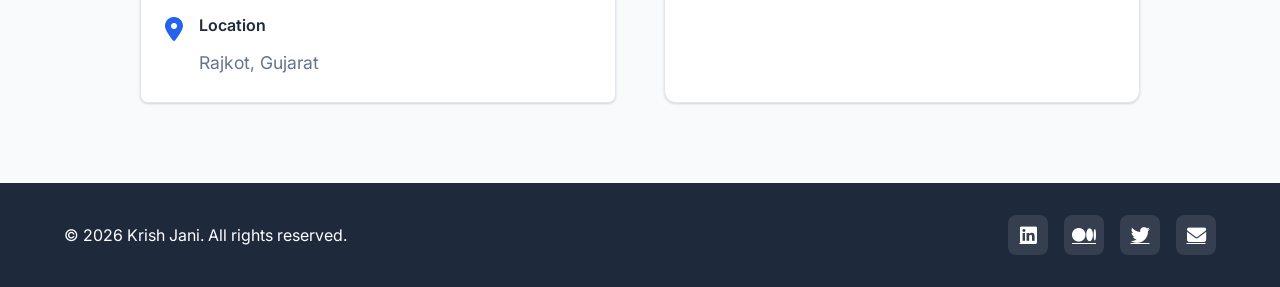
==== commit 33257c9d: "Commit changes for project canvas" ====
--- a/index.html
+++ b/index.html
@@ -58,7 +58,7 @@
                 </div>
             </div>
             <div class="hero-image">
-                <img src="Images/" alt="Krish Jani" class="profile-image">
+                <img src="Images/my new.jpeg" alt="Krish Jani" class="profile-image">
             </div>
         </div>
     </section>
@@ -91,21 +91,21 @@
                     <h3>Search Engine Optimization :</h3>
                     <div class="skill-items">
                         <div class="skill-item">
-                            <span data-percent="90%">•	On-Page SEO, Off-Page SEO, Technical SEO, Local SEO, Mobile Optimization, SEO Audits, SEO Reporting </span>
+                            <span data-percent="90%">On-Page SEO, Off-Page SEO, Technical SEO, Local SEO, Mobile Optimization, SEO Audits, SEO Reporting</span>
                             <div class="skill-bar">
                                 <div class="skill-progress" style="width: 90%"></div>
                             </div>
                         </div>
                         <div class="skill-item">
-                            <span data-percent="85%">Analytics & Research:</span>
-                            <div class="skill-bar">
-                                <div class="Analytics & Research" style="width: 85%"></div>
-                                <span data-percent="80%">•	Keyword Research, Competitor Analysis, SERP Analysis, Google Analytics, Google Search Console, Google Keyword Planner, Performance Analysis</span>
-
-                            </div>
-                        </div>
-                        <div class="skill-item">
-                            <span data-percent="80%">Content Strategy:</span>
+                            <span data-percent="85%">Analytics & Research</span>
+                            <p class="skill-desc">• Keyword Research, Competitor Analysis, SERP Analysis, Google Analytics, Google Search Console, Google Keyword Planner, Performance Analysis</p>
+                            <div class="skill-bar">
+                                <div class="skill-progress" style="width: 85%"></div>
+                            </div>
+                        </div>
+                        <div class="skill-item">
+                            <span data-percent="80%">Content Strategy</span>
+                            <p class="skill-desc">• Content Gap Analysis, Content Calendar Planning, Competitor Content Analysis, Blog Optimization</p>
                             <div class="skill-bar">
                                 <div class="skill-progress" style="width: 80%"></div>
                             </div>
@@ -116,21 +116,15 @@
                     <h3>Technology & Tools</h3>
                     <div class="skill-items">
                         <div class="skill-item">
-                            <span data-percent="88%">•	Site Audits, WordPress, Schema Markup, XML Sitemaps, Robots.txt</span>
+                            <span data-percent="88%">Site Audits, WordPress, Schema Markup, XML Sitemaps, Robots.txt</span>
                             <div class="skill-bar">
                                 <div class="skill-progress" style="width: 88%"></div>
                             </div>
                         </div>
-                        <div class="Tools:">
-                            <span data-percent="82%">•	Google Search Console, Google Analytics, Google Keyword Planner, SEMrush, Ahrefs, UberSuggest, Google Page Speed Insights, Screaming Frog SEO Spider</span>
-                            <div class="skill-bar">
-                                <div class="skill-progress" style="width: 88%"></div>
-                            </div>
-                        </div>
-                        <div class="skill-item">
-                            <span data-percent="75%">MongoDB</span>
-                            <div class="skill-bar">
-                                <div class="skill-progress" style="width: 75%"></div>
+                        <div class="skill-item">
+                            <span data-percent="82%">Google Search Console, Google Analytics, Google Keyword Planner, SEMrush, Ahrefs, UberSuggest, Google Page Speed Insights, Screaming Frog SEO Spider</span>
+                            <div class="skill-bar">
+                                <div class="skill-progress" style="width: 82%"></div>
                             </div>
                         </div>
                     </div>
@@ -146,9 +140,7 @@
             <div class="projects-grid">
                 <div class="project-card">
                     <div class="project-image">
-                        <div class="image-placeholder">
-                            <i class="fas fa-laptop-code"></i>
-                        </div>
+                        <img src="Images/blog.jpg" alt="Project image - Blog" class="project-hero">
                     </div>
                     <div class="project-content">
                         <h3>Persional SEO Research & Content Publishing </h3>
@@ -267,7 +259,6 @@
             </div>
         </div>
     </footer>
-    gi
 
     <script src="script.js"></script>
 </body>
--- a/styles.css
+++ b/styles.css
@@ -306,6 +306,16 @@
     animation: fadeInRight 0.6s ease-out 0.2s both;
 }
 
+.hero-image .profile-image {
+    width: 320px;
+    height: 320px;
+    object-fit: cover;
+    border-radius: 50%;
+    border: 5px solid var(--primary-color);
+    box-shadow: var(--shadow-xl);
+    background: var(--bg-light);
+}
+
 .image-placeholder {
     width: 240px;
     height: 240px;
@@ -405,30 +415,35 @@
 /* Skills Section */
 .skills-grid {
     display: grid;
-    grid-template-columns: repeat(2, 1fr);
-    gap: 3rem;
+    grid-template-columns: 1fr 1fr;
+    gap: 2rem;
 }
 
 .skill-category {
     background: var(--bg-card);
-    padding: 2rem;
+    padding: 1.5rem;
     border-radius: var(--border-radius-lg);
     box-shadow: var(--shadow);
     border: 1px solid var(--border-color);
+    min-height: 240px;
+    display: flex;
+    flex-direction: column;
+    justify-content: flex-start;
+    align-items: flex-start;
 }
 
 .skill-category h3 {
     font-family: 'Poppins', sans-serif;
     font-size: 1.5rem;
     font-weight: 600;
-    margin-bottom: 1.5rem;
+    margin-bottom: 1rem;
     color: var(--text-color);
 }
 
 .skill-items {
     display: flex;
     flex-direction: column;
-    gap: 1.5rem;
+    gap: 1rem;
 }
 
 .skill-item {
@@ -453,18 +468,34 @@
     font-weight: 500;
 }
 
+.skill-desc {
+    color: var(--text-light);
+    margin-top: 0.25rem;
+    font-weight: 500;
+    font-size: 0.95rem;
+}
+
 .skill-bar {
-    height: 10px;
+    height: 12px;
     background: var(--bg-light);
-    border-radius: 5px;
+    border-radius: 6px;
     overflow: hidden;
 }
 
 .skill-progress {
     height: 100%;
     background: var(--primary-color);
-    border-radius: 5px;
+    border-radius: 6px;
     transition: width 1s ease;
+}
+
+@media (max-width: 768px) {
+    .skills-grid {
+        grid-template-columns: 1fr;
+    }
+    .skill-category {
+        min-height: auto;
+    }
 }
 
 /* Projects Section */
@@ -560,6 +591,13 @@
     background: transparent;
     color: white;
     animation: none;
+}
+
+.project-image img.project-hero {
+    width: 100%;
+    height: 100%;
+    object-fit: cover;
+    display: block;
 }
 
 .project-content {
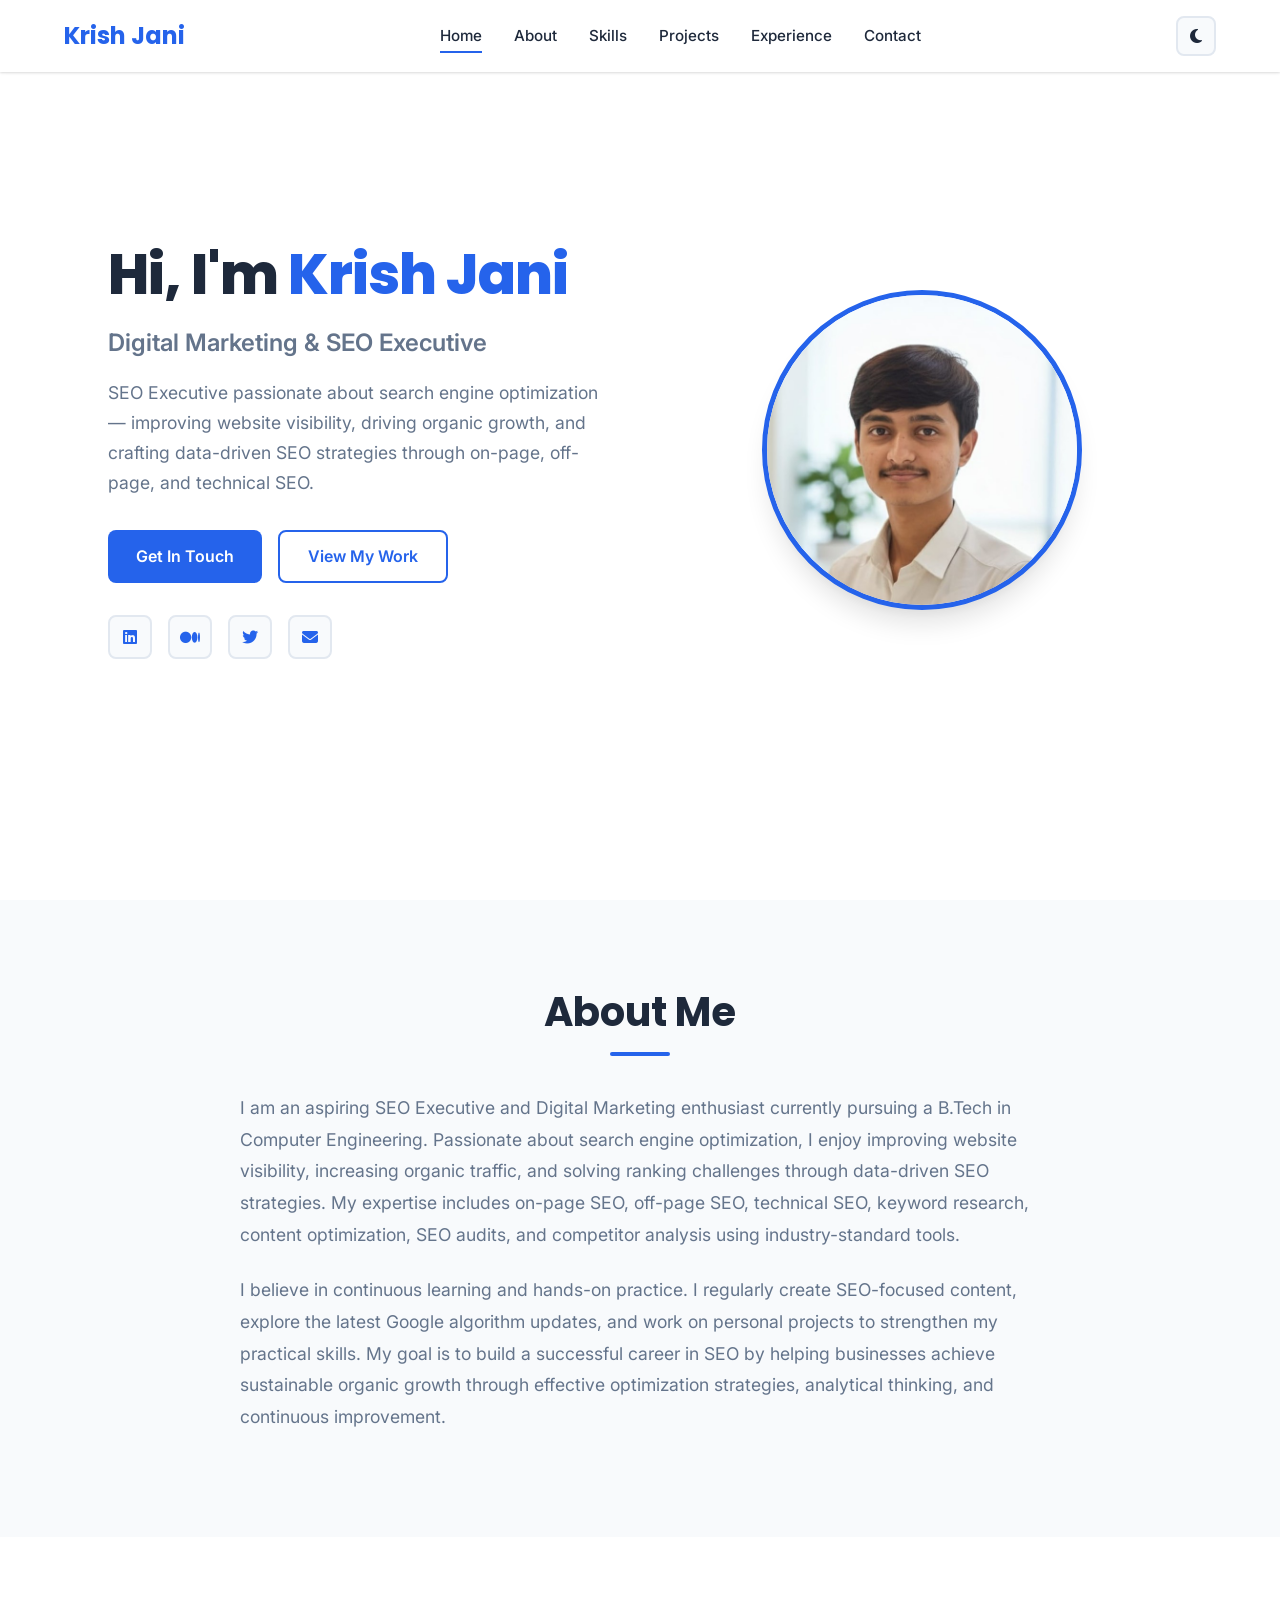
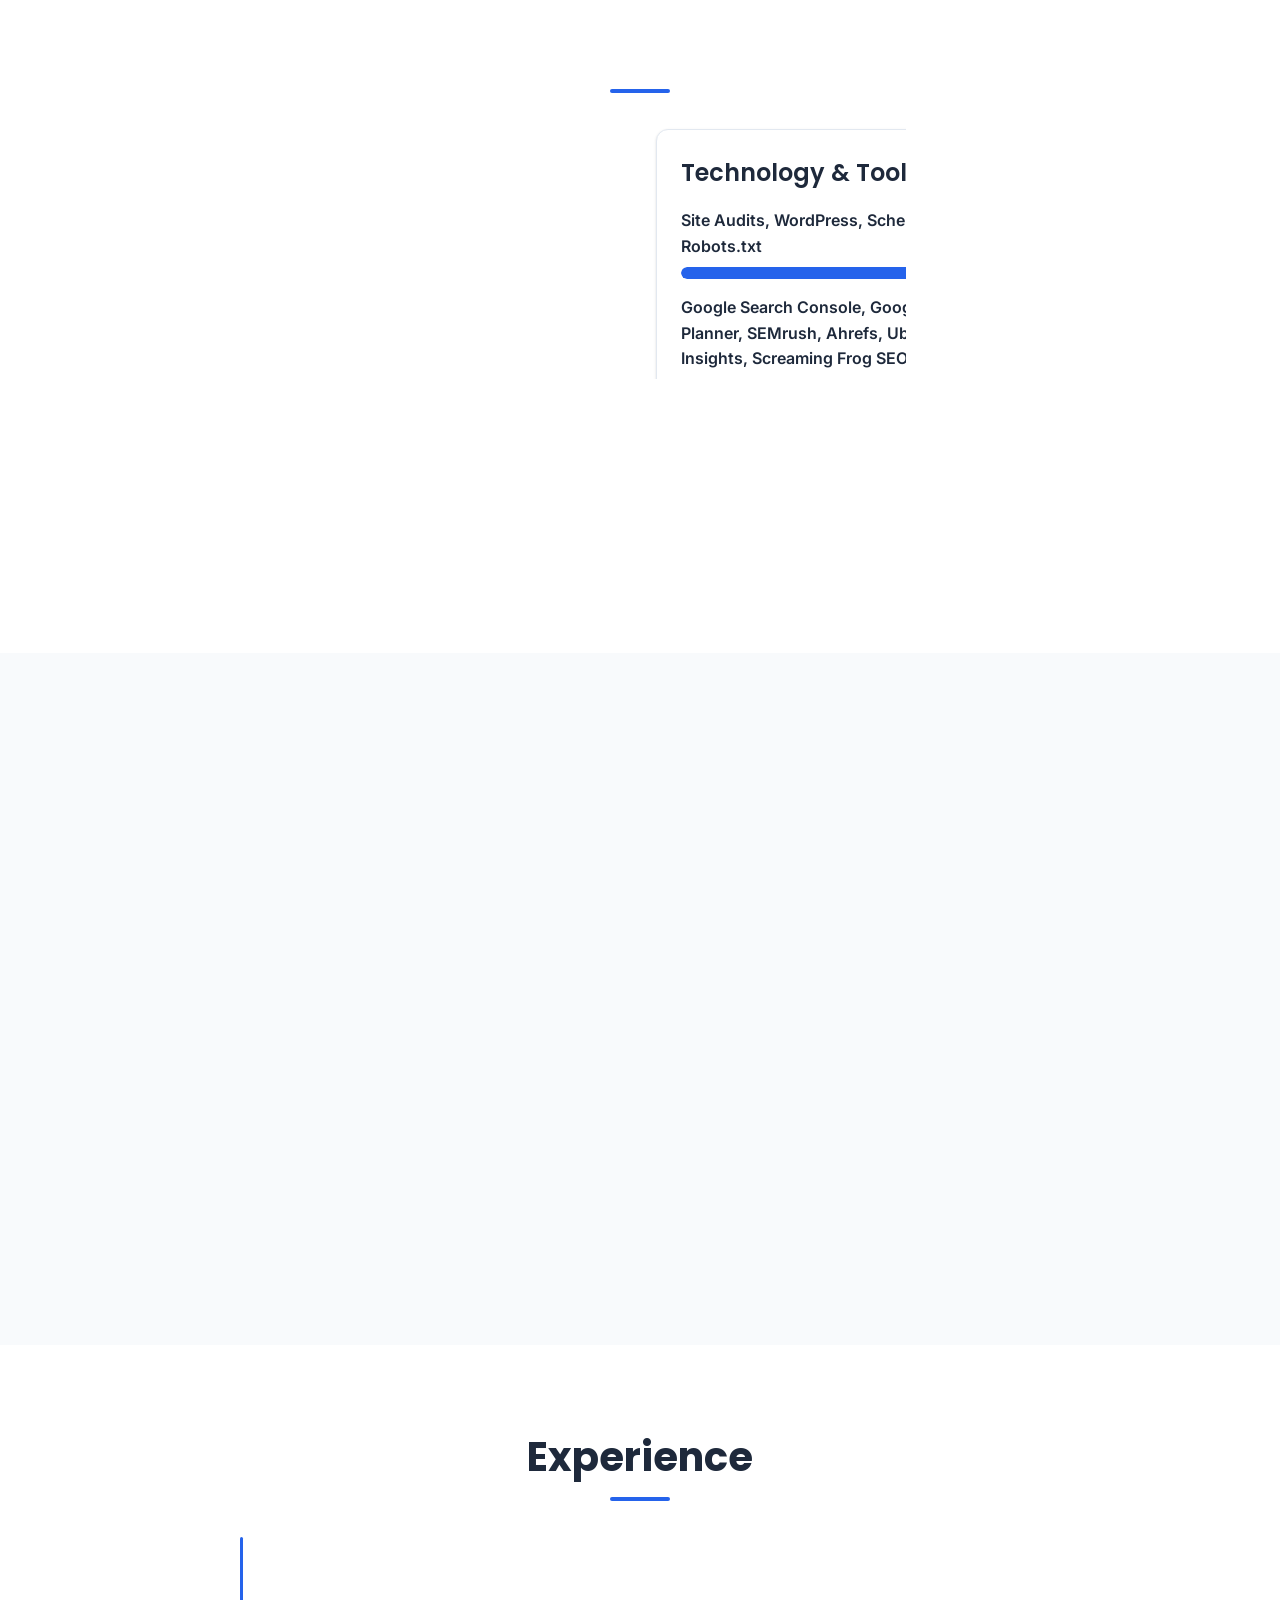
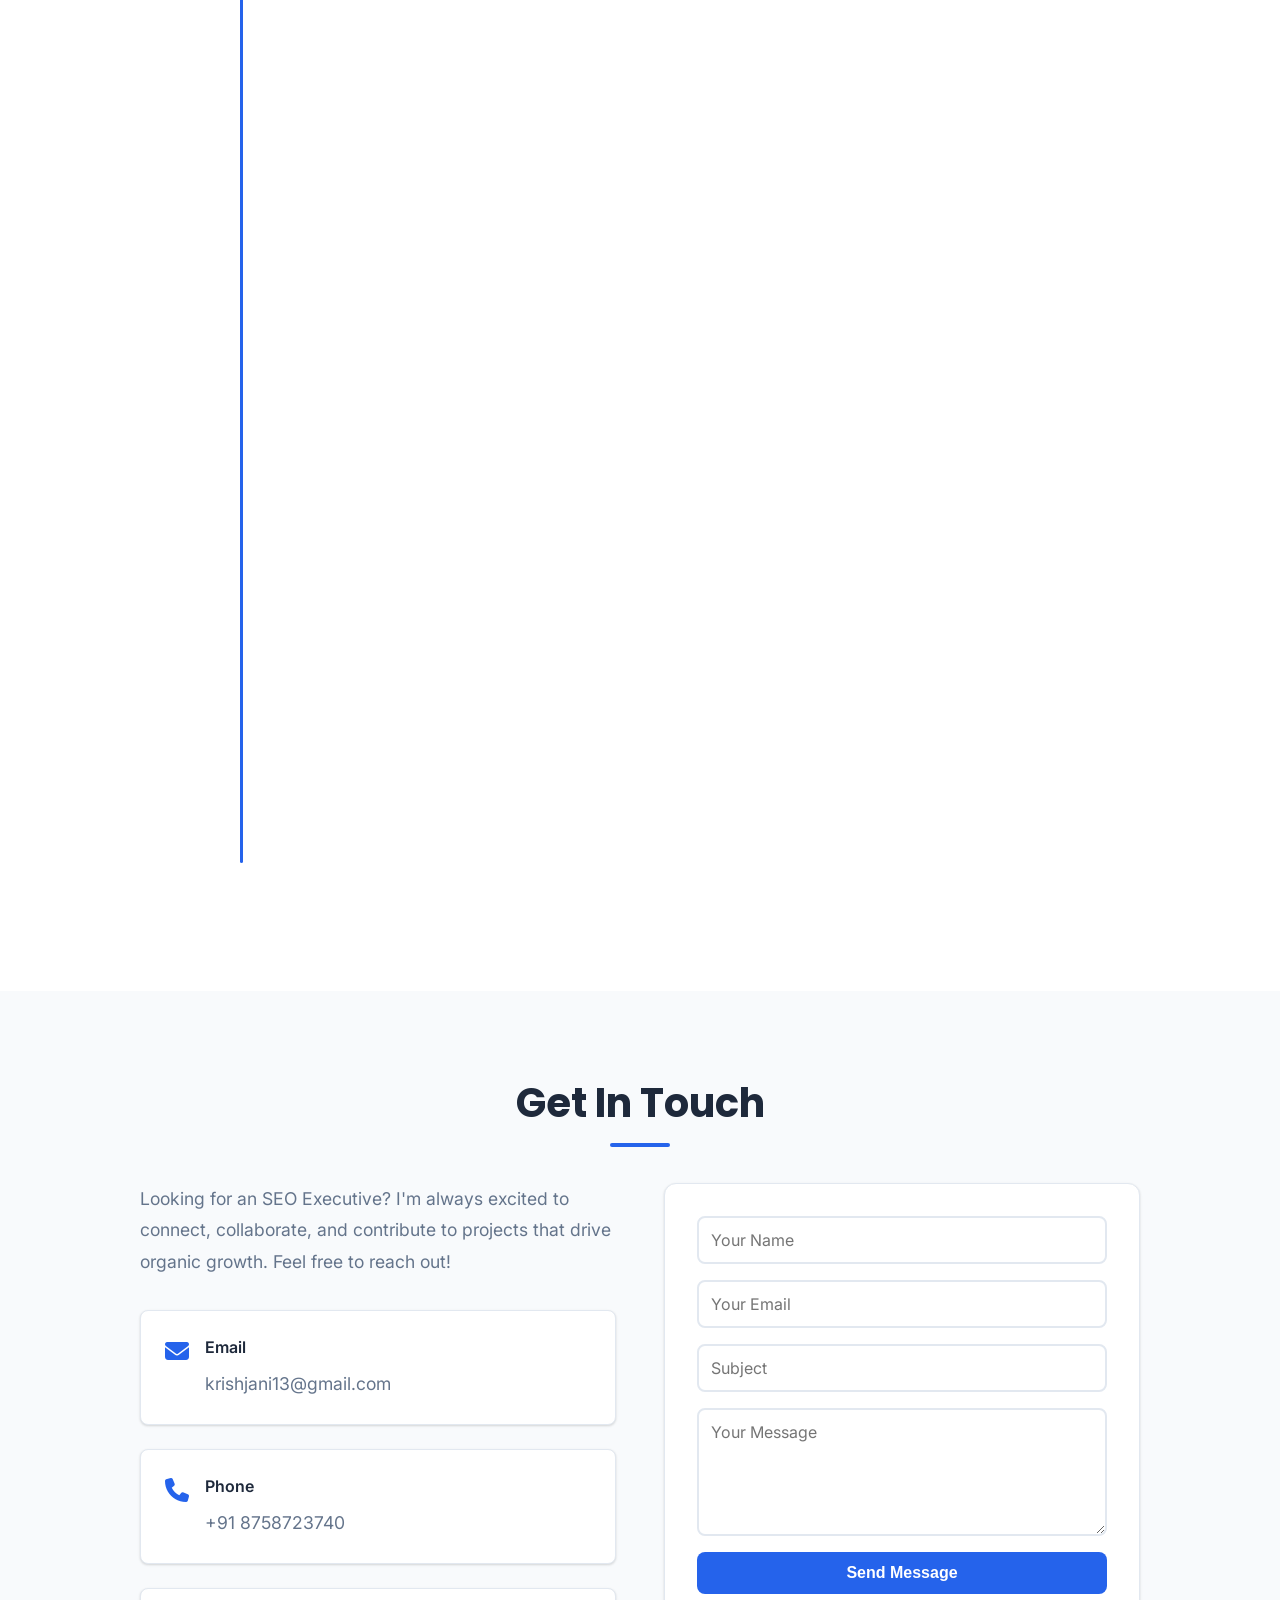
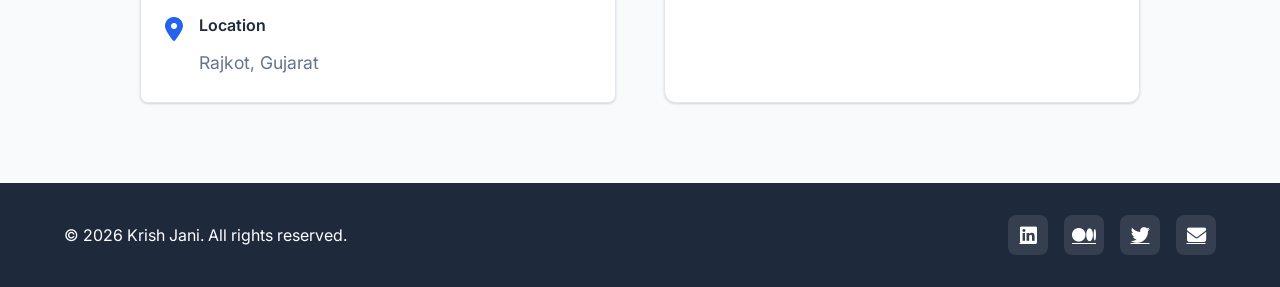
==== commit 681a6eee: "Update index.html" ====
--- a/index.html
+++ b/index.html
@@ -14,7 +14,7 @@
     <!-- Navigation -->
     <nav class="navbar">
         <div class="container">
-            <div class="nav-brand">KJ//</div>
+            <div class="nav-brand">Krish Jani</div>
             <ul class="nav-menu">
                 <li><a href="#home">Home</a></li>
                 <li><a href="#about">About</a></li>
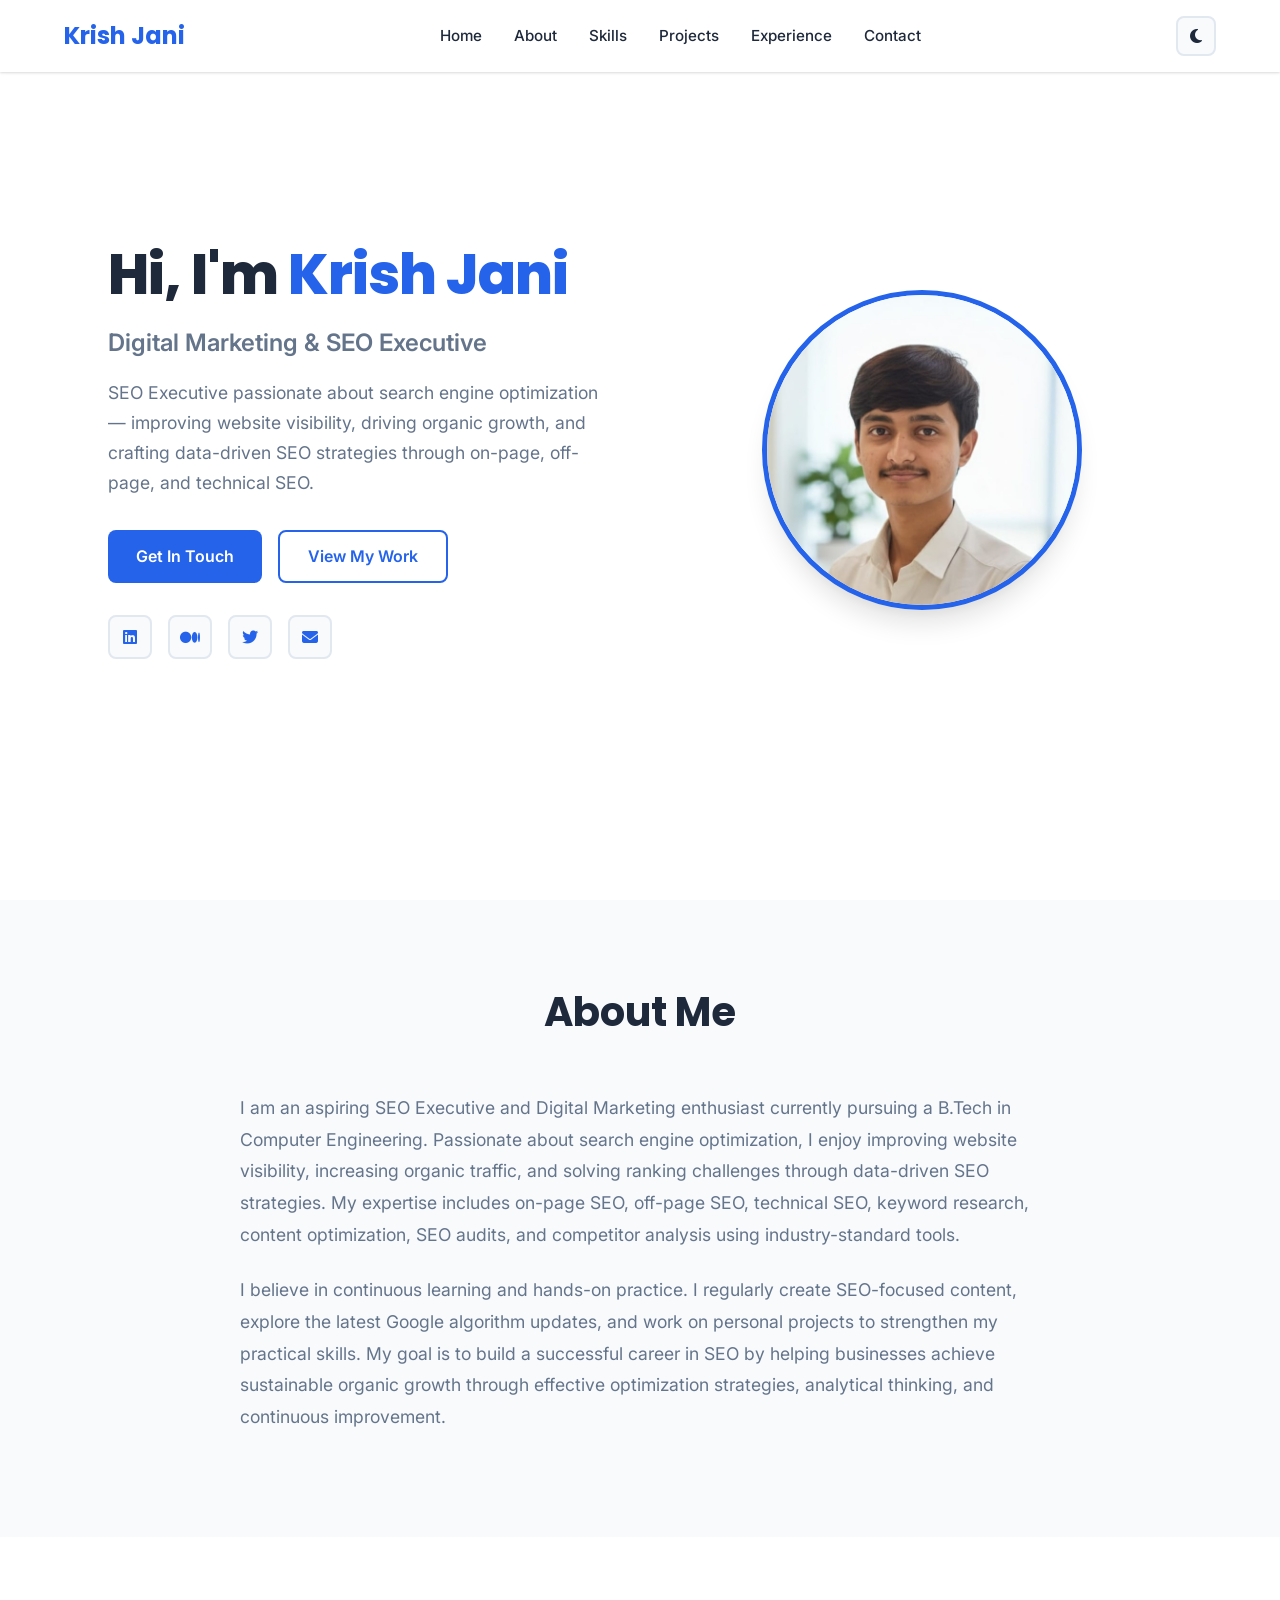
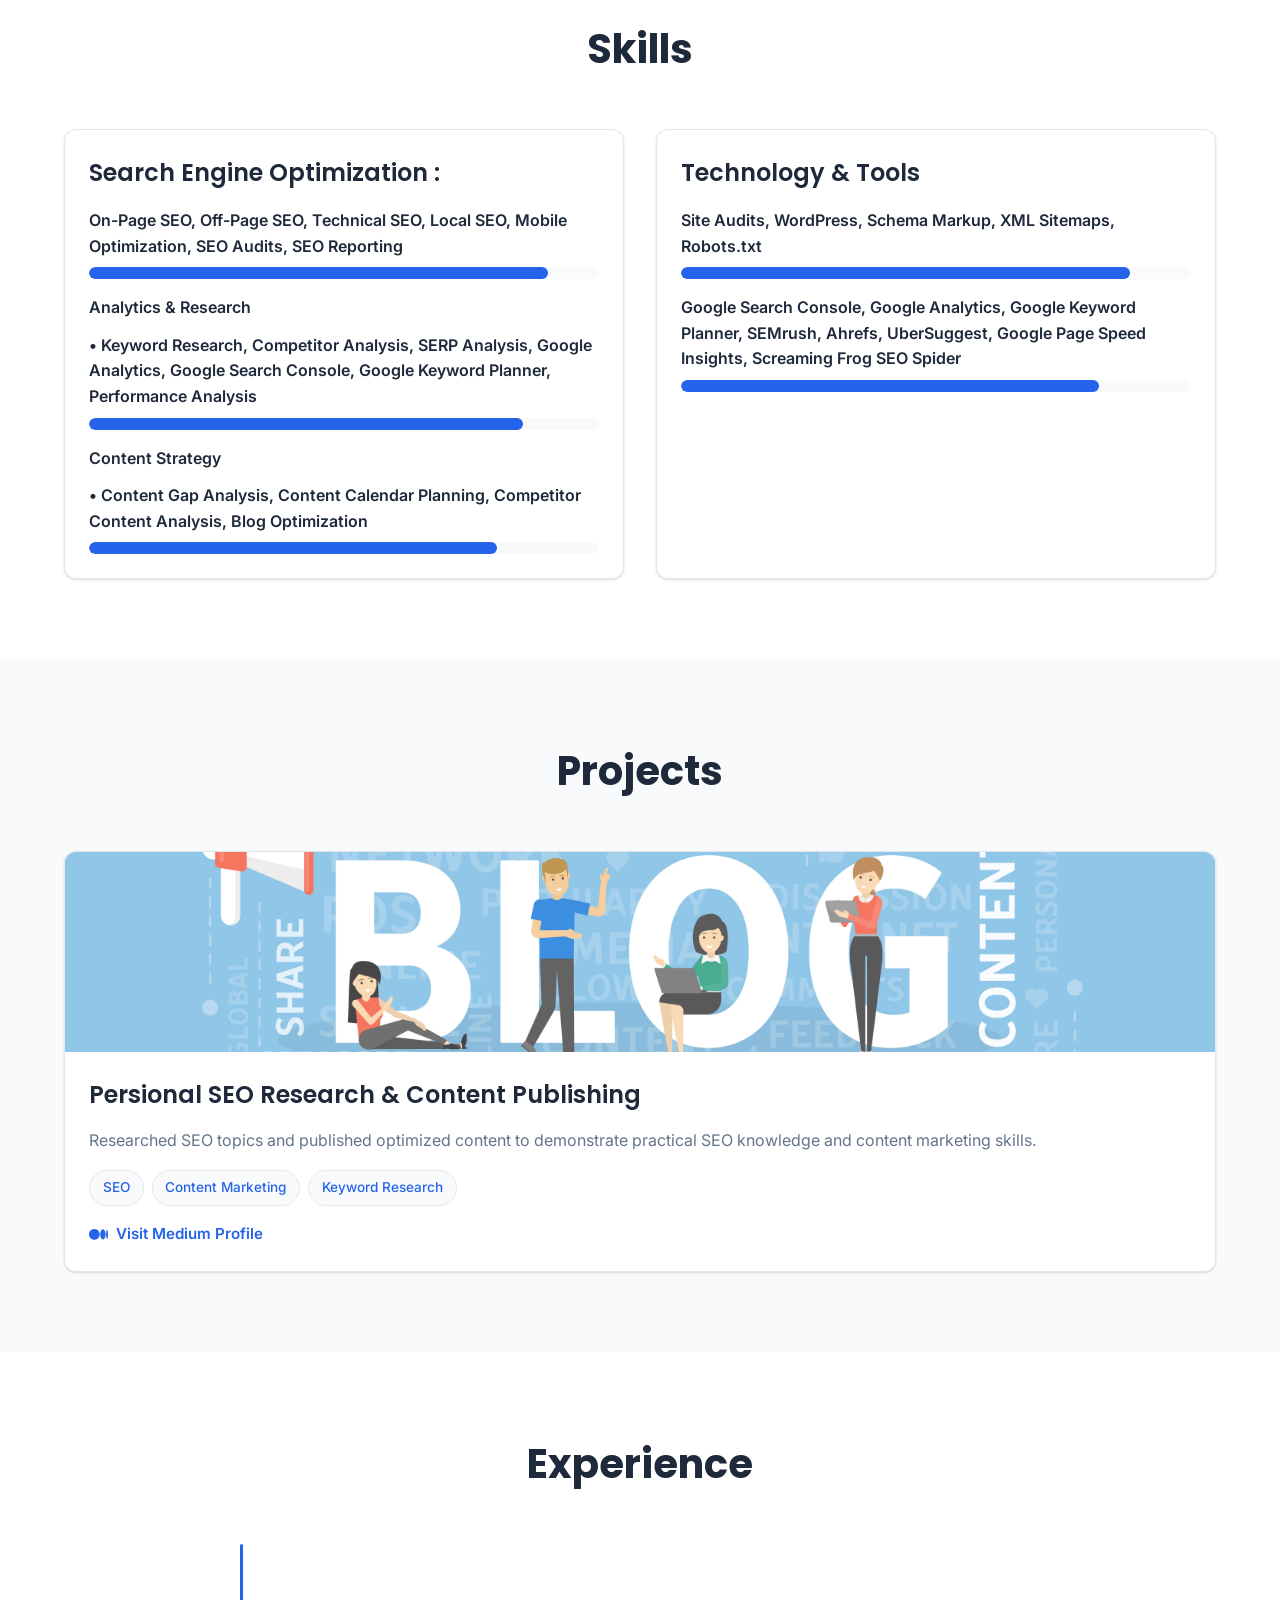
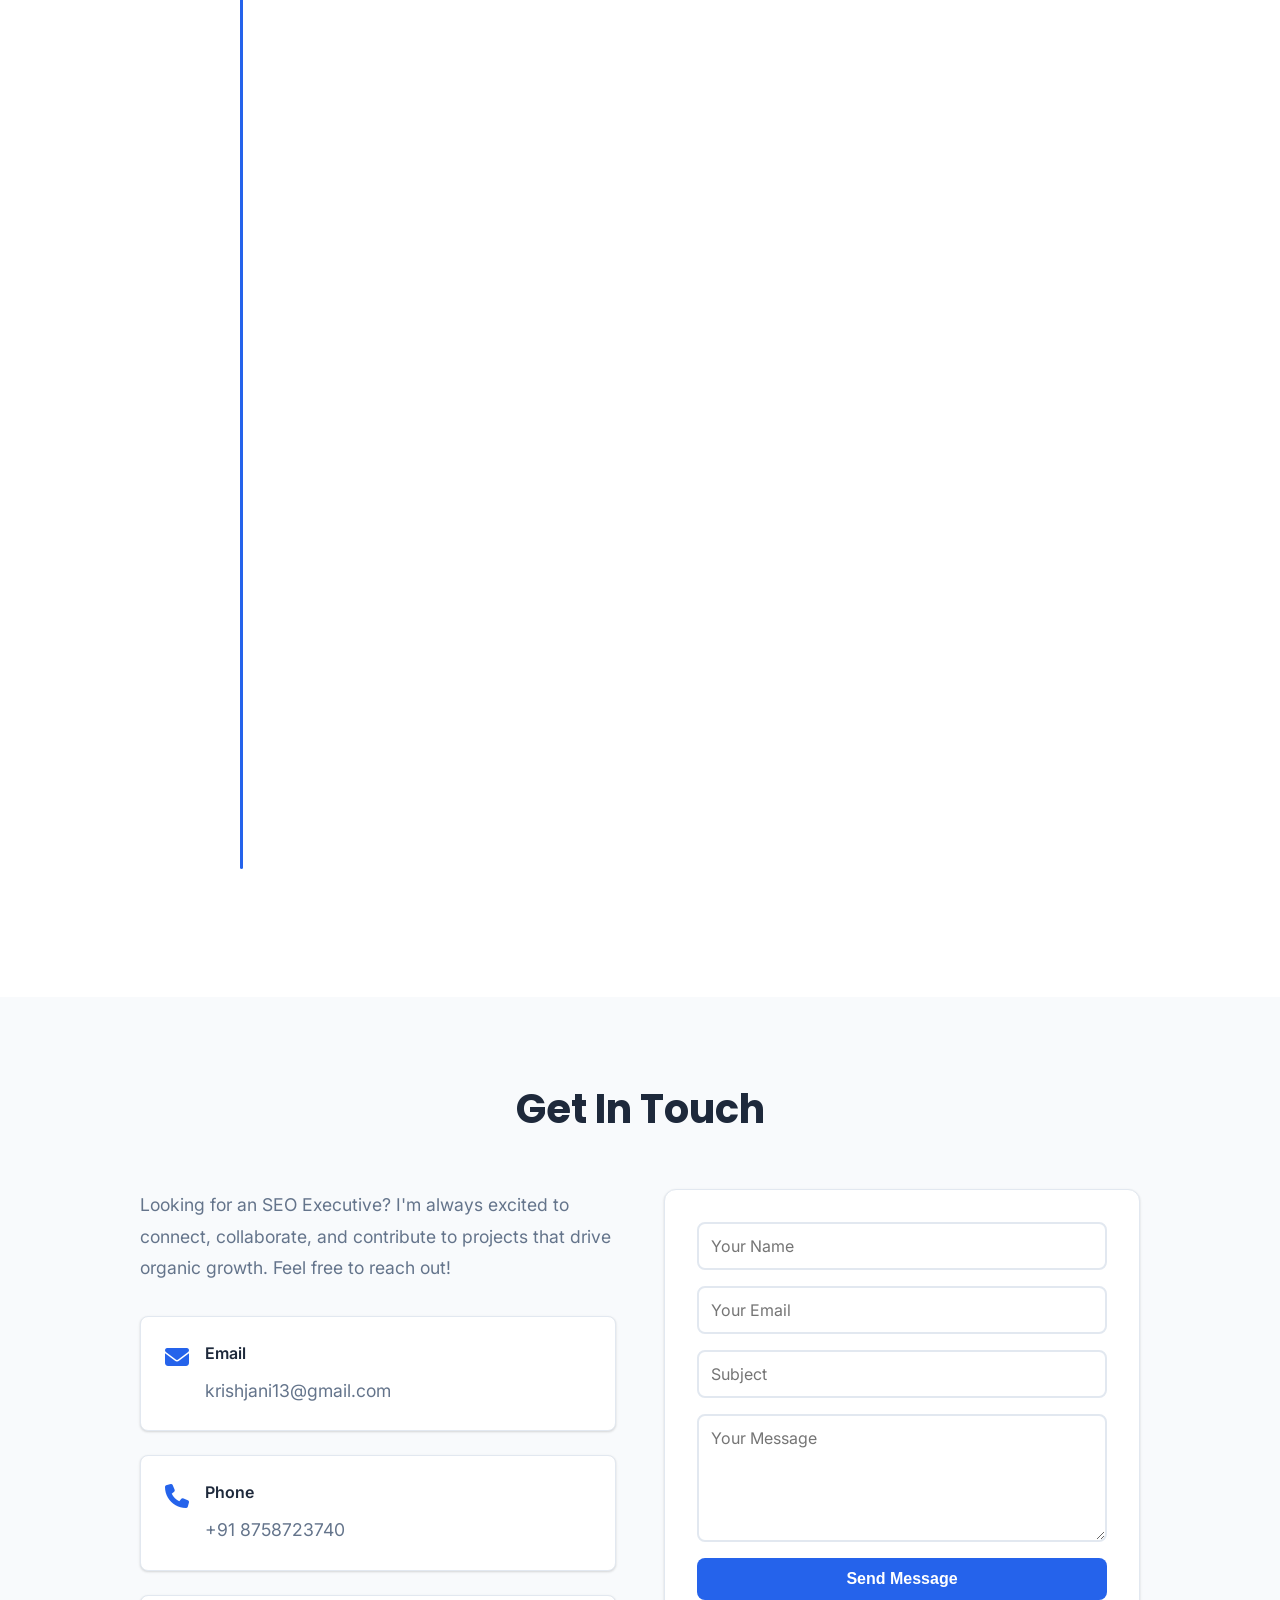
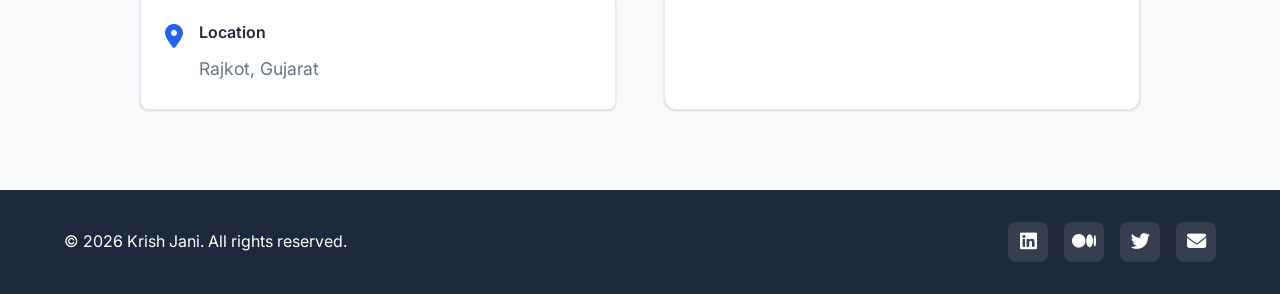
==== commit 234693ce: "Remove skill percentage and blue underline styling" ====
--- a/index.html
+++ b/index.html
@@ -7,7 +7,7 @@
     <link rel="preconnect" href="https://fonts.googleapis.com">
     <link rel="preconnect" href="https://fonts.gstatic.com" crossorigin>
     <link href="https://fonts.googleapis.com/css2?family=Inter:wght@300;400;500;600;700;800;900&family=Poppins:wght@300;400;500;600;700;800&display=swap" rel="stylesheet">
-    <link rel="stylesheet" href="styles.css">
+    <link rel="stylesheet" href="styles.css?v=2">
     <link rel="stylesheet" href="https://cdnjs.cloudflare.com/ajax/libs/font-awesome/6.4.0/css/all.min.css">
 </head>
 <body>
@@ -91,20 +91,20 @@
                     <h3>Search Engine Optimization :</h3>
                     <div class="skill-items">
                         <div class="skill-item">
-                            <span data-percent="90%">On-Page SEO, Off-Page SEO, Technical SEO, Local SEO, Mobile Optimization, SEO Audits, SEO Reporting</span>
+                            <span>On-Page SEO, Off-Page SEO, Technical SEO, Local SEO, Mobile Optimization, SEO Audits, SEO Reporting</span>
                             <div class="skill-bar">
                                 <div class="skill-progress" style="width: 90%"></div>
                             </div>
                         </div>
                         <div class="skill-item">
-                            <span data-percent="85%">Analytics & Research</span>
+                            <span>Analytics & Research</span>
                             <p class="skill-desc">• Keyword Research, Competitor Analysis, SERP Analysis, Google Analytics, Google Search Console, Google Keyword Planner, Performance Analysis</p>
                             <div class="skill-bar">
                                 <div class="skill-progress" style="width: 85%"></div>
                             </div>
                         </div>
                         <div class="skill-item">
-                            <span data-percent="80%">Content Strategy</span>
+                            <span>Content Strategy</span>
                             <p class="skill-desc">• Content Gap Analysis, Content Calendar Planning, Competitor Content Analysis, Blog Optimization</p>
                             <div class="skill-bar">
                                 <div class="skill-progress" style="width: 80%"></div>
@@ -116,13 +116,13 @@
                     <h3>Technology & Tools</h3>
                     <div class="skill-items">
                         <div class="skill-item">
-                            <span data-percent="88%">Site Audits, WordPress, Schema Markup, XML Sitemaps, Robots.txt</span>
+                            <span>Site Audits, WordPress, Schema Markup, XML Sitemaps, Robots.txt</span>
                             <div class="skill-bar">
                                 <div class="skill-progress" style="width: 88%"></div>
                             </div>
                         </div>
                         <div class="skill-item">
-                            <span data-percent="82%">Google Search Console, Google Analytics, Google Keyword Planner, SEMrush, Ahrefs, UberSuggest, Google Page Speed Insights, Screaming Frog SEO Spider</span>
+                            <span>Google Search Console, Google Analytics, Google Keyword Planner, SEMrush, Ahrefs, UberSuggest, Google Page Speed Insights, Screaming Frog SEO Spider</span>
                             <div class="skill-bar">
                                 <div class="skill-progress" style="width: 82%"></div>
                             </div>
--- a/styles.css
+++ b/styles.css
@@ -349,15 +349,8 @@
 }
 
 .section-title::after {
-    content: '';
-    position: absolute;
-    bottom: -12px;
-    left: 50%;
-    transform: translateX(-50%);
-    width: 60px;
-    height: 4px;
-    background: var(--primary-color);
-    border-radius: 2px;
+    content: none;
+    display: none;
 }
 
 /* About Section */
@@ -452,20 +445,30 @@
     gap: 0.5rem;
 }
 
-.skill-item span {
+.skill-item span,
+.skill-item p,
+.skill-item .skill-desc {
     font-weight: 600;
     color: var(--text-color);
     font-size: 1rem;
-    display: flex;
-    justify-content: space-between;
-    align-items: center;
-}
-
-.skill-item span::after {
-    content: attr(data-percent);
-    font-size: 0.875rem;
-    color: var(--text-muted);
-    font-weight: 500;
+    display: block;
+    text-decoration: none !important;
+    border: none !important;
+    border-bottom: none !important;
+    outline: none !important;
+    box-shadow: none !important;
+    position: relative;
+    background: transparent !important;
+}
+
+.skill-item span::after,
+.skill-item span::before,
+.skill-item p::after,
+.skill-item p::before,
+.skill-item .skill-desc::after,
+.skill-item .skill-desc::before {
+    content: none !important;
+    display: none !important;
 }
 
 .skill-desc {
@@ -1053,6 +1056,18 @@
     }
 }
 
+a,
+a:hover,
+a:focus,
+a:active {
+    color: inherit;
+    text-decoration: none;
+}
+
+a::after {
+    content: none !important;
+}
+
 /* Scrollbar styling */
 ::-webkit-scrollbar {
     width: 10px;
